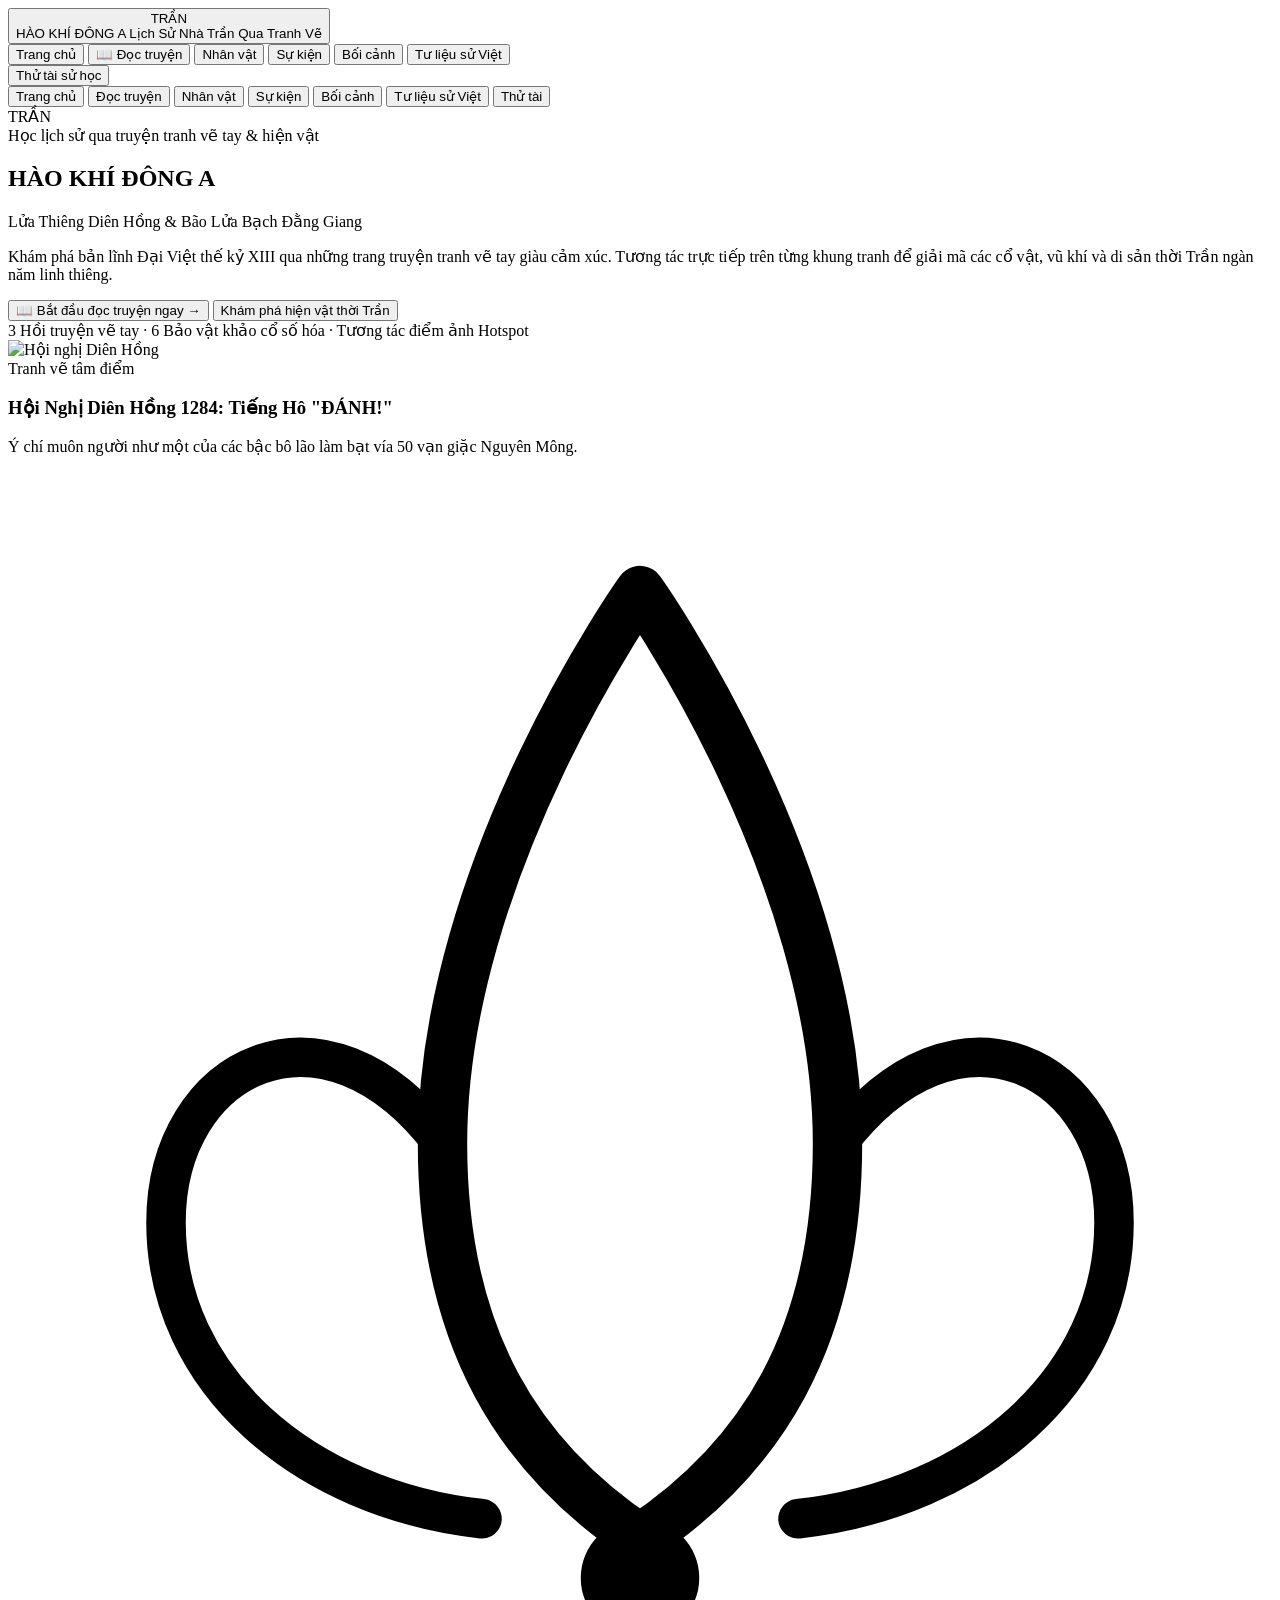
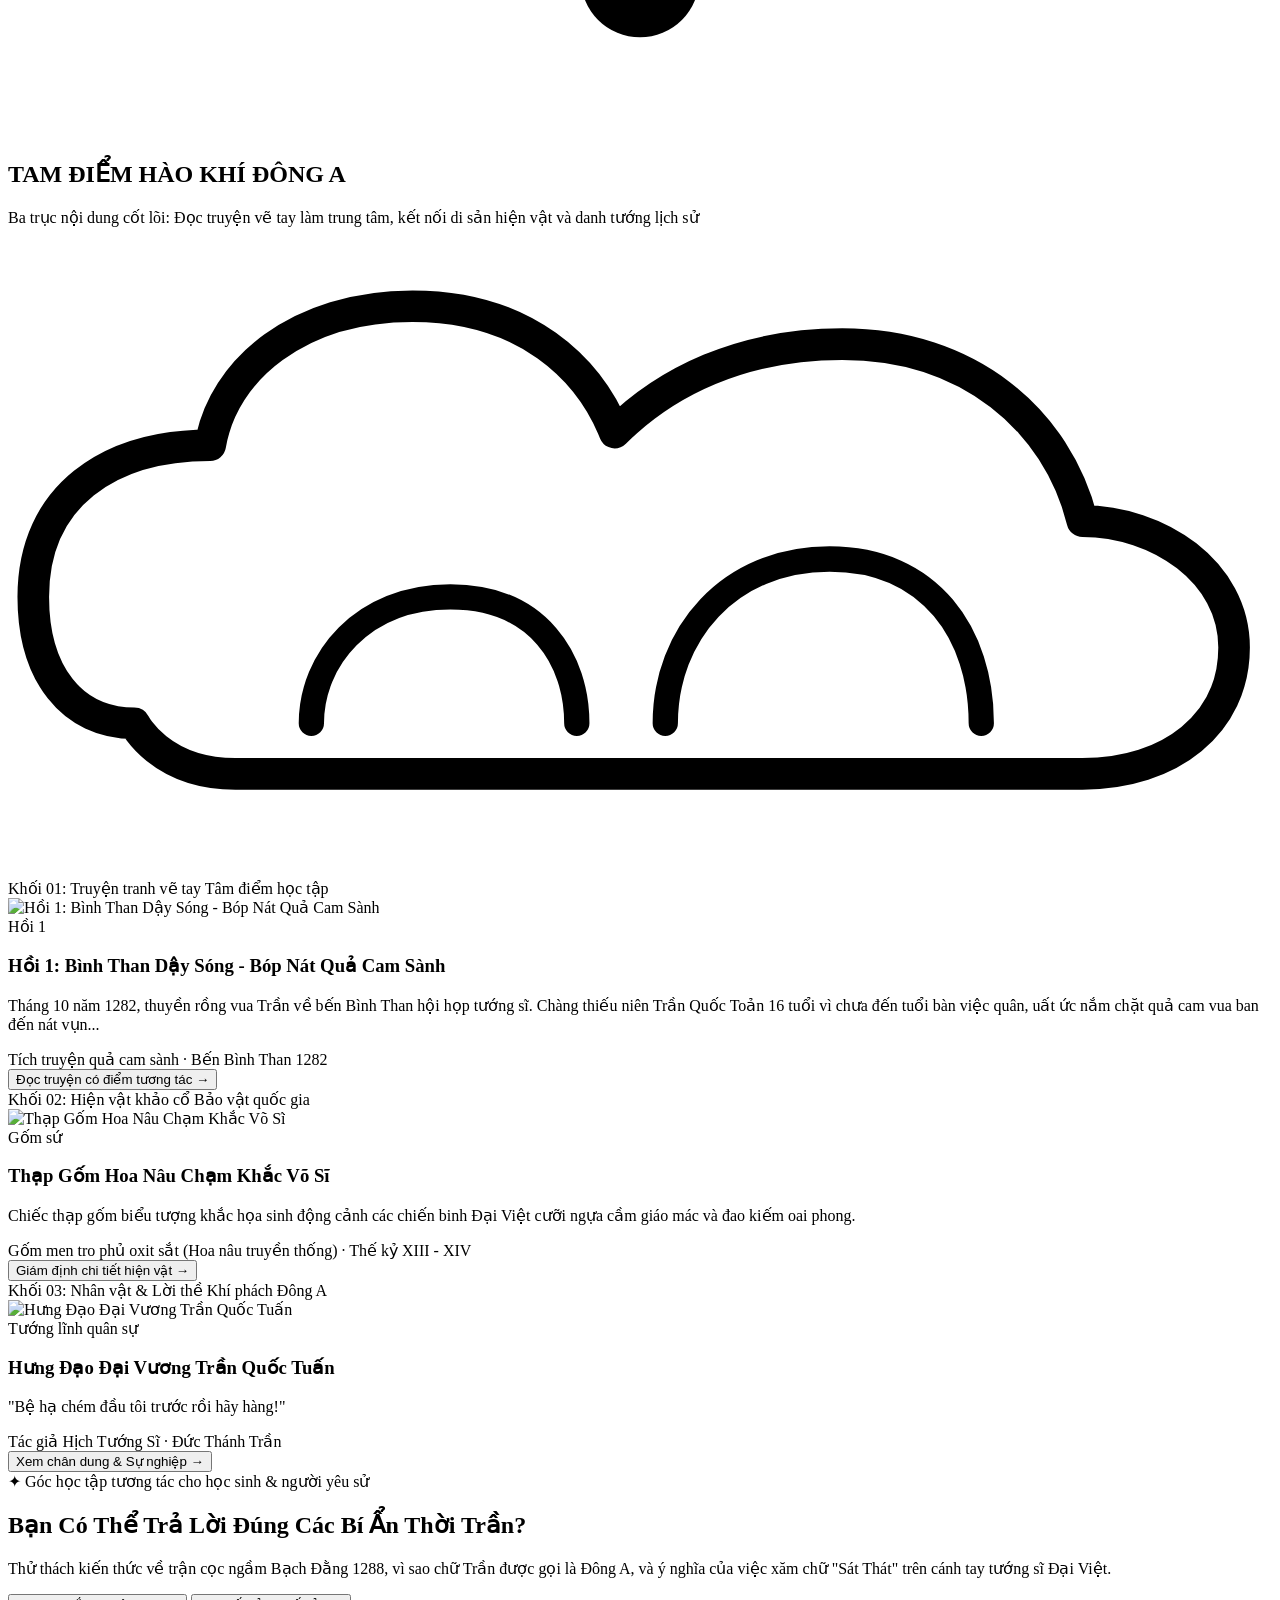
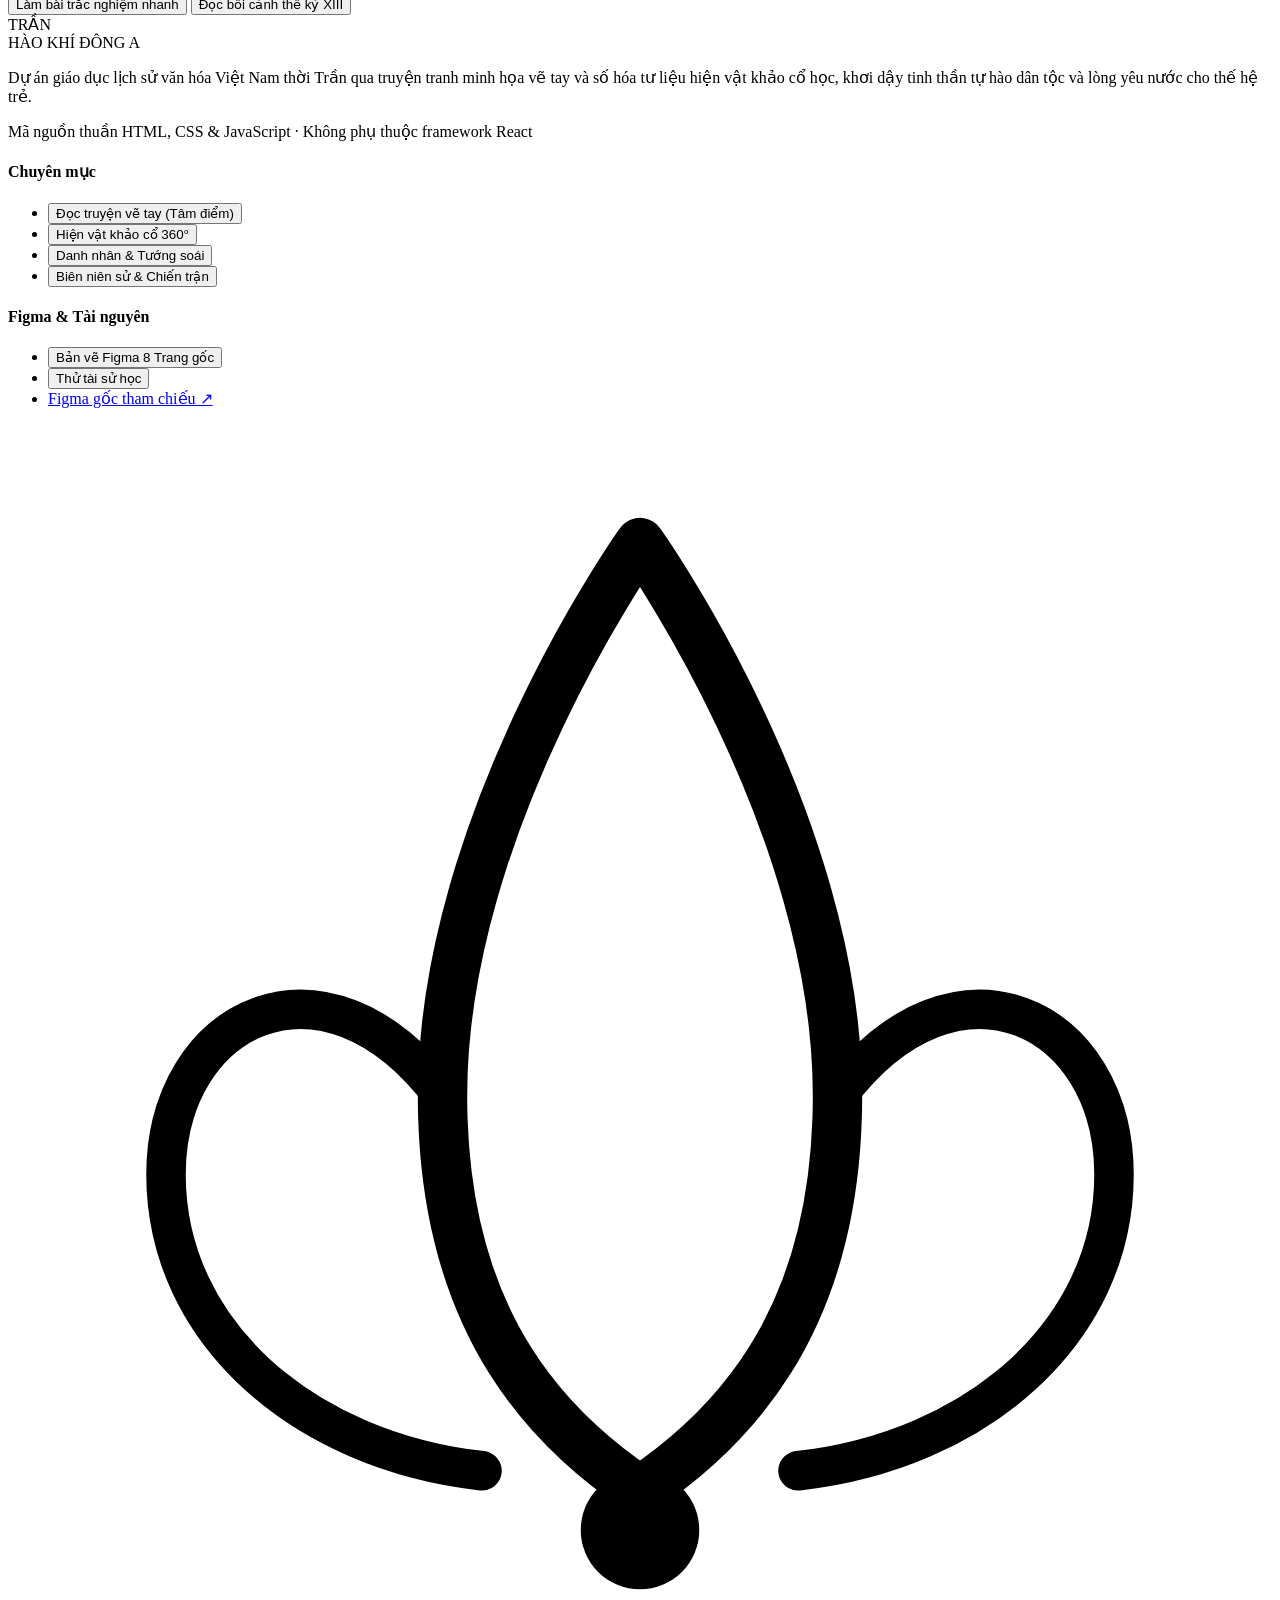
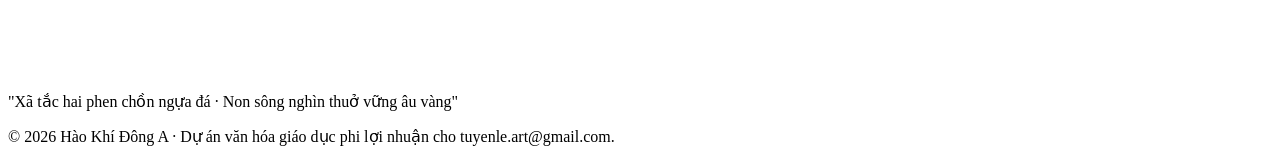
==== index.html @ c2d48709 "Add files via upload" ====
<!doctype html>
<html lang="vi">
<head>
  <meta charset="UTF-8" />
  <meta name="viewport" content="width=device-width, initial-scale=1.0" />
  <title>Trang Chủ (Master Home) - Hào Khí Đông A</title>
  <meta name="description" content="Trang gốc số 01: Trang Chủ (Master Home) - Dự án Hào Khí Đông A." />
  <link rel="preconnect" href="https://fonts.googleapis.com">
  <link rel="preconnect" href="https://fonts.gstatic.com" crossorigin>
  <link href="https://fonts.googleapis.com/css2?family=Be+Vietnam+Pro:ital,wght@0,300;0,400;0,500;0,600;0,700;0,800;0,900;1,400;1,600;1,700&family=Montserrat:ital,wght@0,600;0,700;0,800;0,900;1,700&display=swap" rel="stylesheet">
  <script src="https://cdn.jsdelivr.net/npm/@tailwindcss/browser@4"></script>
  <link rel="stylesheet" href="css/style.css">
  <script defer src="js/main.js"></script>
</head>
<body class="bg-[#FAF7F0] text-[#1C1917] antialiased">
  <div class="min-h-screen flex flex-col">
    
        <header class="sticky top-0 z-40 bg-[#FAF7F0]/95 backdrop-blur-md border-b border-[#D4A359]/30 transition-colors">
      <div class="max-w-7xl mx-auto px-4 sm:px-6 lg:px-8">
        <div class="flex items-center justify-between h-20 gap-4">
          
          <!-- Logo bên trái (không xuống hàng) -->
          <button onclick="window.navigateTo('trang-chu')" class="flex items-center gap-3 text-left group focus:outline-none cursor-pointer shrink-0">
            <div class="relative inline-flex items-center justify-center border-2 border-[#8B1E1E] bg-[#FAF7F0] text-[#8B1E1E] font-bold text-xs select-none w-8 h-8 rounded-xs shrink-0">
              <span class="font-heading font-black tracking-tighter">TRẦN</span>
              <div class="absolute inset-0.5 border border-[#8B1E1E]/40 pointer-events-none"></div>
            </div>
            <div class="flex flex-col shrink-0">
              <span class="font-heading font-black text-xl sm:text-2xl text-[#8B1E1E] tracking-tight leading-none whitespace-nowrap">
                HÀO KHÍ ĐÔNG A
              </span>
              <span class="text-[11px] font-medium text-[#785928] tracking-widest uppercase mt-1 whitespace-nowrap">
                Lịch Sử Nhà Trần Qua Tranh Vẽ
              </span>
            </div>
          </button>

          <!-- Menu điều hướng chính -->
          <nav class="hidden lg:flex items-center gap-1 xl:gap-2">
            <button
              onclick="window.navigateTo('trang-chu')"
              class="relative px-3.5 py-2 text-sm font-semibold whitespace-nowrap transition-all rounded-md cursor-pointer text-[#44403C] hover:text-[#8B1E1E]"
            >
              Trang chủ
            </button>
            <button
              onclick="window.navigateTo('doc-truyen')"
              class="relative px-3.5 py-2 text-sm font-semibold whitespace-nowrap transition-all rounded-md cursor-pointer text-[#44403C] hover:text-[#8B1E1E]"
            >
              📖 Đọc truyện
            </button>
            <button
              onclick="window.navigateTo('nhan-vat')"
              class="relative px-3.5 py-2 text-sm font-semibold whitespace-nowrap transition-all rounded-md cursor-pointer text-[#44403C] hover:text-[#8B1E1E]"
            >
              Nhân vật
            </button>
            <button
              onclick="window.navigateTo('su-kien')"
              class="relative px-3.5 py-2 text-sm font-semibold whitespace-nowrap transition-all rounded-md cursor-pointer text-[#44403C] hover:text-[#8B1E1E]"
            >
              Sự kiện
            </button>
            <button
              onclick="window.navigateTo('boi-canh')"
              class="relative px-3.5 py-2 text-sm font-semibold whitespace-nowrap transition-all rounded-md cursor-pointer text-[#44403C] hover:text-[#8B1E1E]"
            >
              Bối cảnh
            </button>
            <button
              onclick="window.navigateTo('tu-lieu')"
              class="relative px-3.5 py-2 text-sm font-semibold whitespace-nowrap transition-all rounded-md cursor-pointer text-[#44403C] hover:text-[#8B1E1E]"
            >
              Tư liệu sử Việt
            </button>
          </nav>

          <!-- Nút Đố Vui -->
          <div class="flex items-center gap-2 sm:gap-3 shrink-0">
            <button
              onclick="window.navigateTo('trac-nghiem')"
              class="inline-flex items-center px-3 py-1.5 text-xs font-semibold rounded-md border transition-colors cursor-pointer text-[#235347] border-[#235347]/40 hover:bg-[#235347]/10 whitespace-nowrap"
            >
              Thử tài sử học
            </button>
          </div>

        </div>

        <!-- Mobile Navigation bar -->
        <div class="lg:hidden flex items-center justify-between overflow-x-auto py-2.5 border-t border-[#D4A359]/20 gap-2 no-scrollbar">
          <button
            onclick="window.navigateTo('trang-chu')"
            class="text-xs font-medium px-2.5 py-1 whitespace-nowrap rounded text-[#44403C]"
          >
            Trang chủ
          </button>
          <button
            onclick="window.navigateTo('doc-truyen')"
            class="text-xs font-medium px-2.5 py-1 whitespace-nowrap rounded text-[#44403C]"
          >
            Đọc truyện
          </button>
          <button
            onclick="window.navigateTo('nhan-vat')"
            class="text-xs font-medium px-2.5 py-1 whitespace-nowrap rounded text-[#44403C]"
          >
            Nhân vật
          </button>
          <button
            onclick="window.navigateTo('su-kien')"
            class="text-xs font-medium px-2.5 py-1 whitespace-nowrap rounded text-[#44403C]"
          >
            Sự kiện
          </button>
          <button
            onclick="window.navigateTo('boi-canh')"
            class="text-xs font-medium px-2.5 py-1 whitespace-nowrap rounded text-[#44403C]"
          >
            Bối cảnh
          </button>
          <button
            onclick="window.navigateTo('tu-lieu')"
            class="text-xs font-medium px-2.5 py-1 whitespace-nowrap rounded text-[#44403C]"
          >
            Tư liệu sử Việt
          </button>
          <button
            onclick="window.navigateTo('trac-nghiem')"
            class="text-xs font-medium px-2.5 py-1 whitespace-nowrap rounded text-[#235347]"
          >
            Thử tài
          </button>
        </div>
      </div>
    </header>
  
    <main class="flex-1 max-w-7xl w-full mx-auto px-4 sm:px-6 lg:px-8 py-8">
      
    <div class="space-y-16">
      
      <!-- HERO BANNER - ĐỊNH HƯỚNG Z-PATTERN -->
      <section class="relative overflow-hidden rounded-2xl border border-[#D4A359]/40 bg-[#FAF7F0] shadow-sm">
        <div class="grid grid-cols-1 lg:grid-cols-12 items-stretch">
          
          <!-- Trái Hero: Z-pattern điểm 1 -->
          <div class="lg:col-span-7 p-6 sm:p-10 lg:p-12 flex flex-col justify-between z-10">
            <div>
              <div class="flex items-center gap-2 mb-3">
                <div class="relative inline-flex items-center justify-center border-2 border-[#8B1E1E] bg-[#FAF7F0] text-[#8B1E1E] font-bold text-xs select-none w-8 h-8 rounded-xs">
          <span class="font-heading font-black tracking-tighter">TRẦN</span>
          <div class="absolute inset-0.5 border border-[#8B1E1E]/40 pointer-events-none"></div>
        </div>
                <span class="text-xs font-bold uppercase tracking-widest text-[#8B1E1E]">
                  Học lịch sử qua truyện tranh vẽ tay & hiện vật
                </span>
              </div>

              <h1 class="font-heading font-black text-3xl sm:text-4xl lg:text-5xl text-[#1C1917] leading-tight text-balance">
                HÀO KHÍ ĐÔNG A
              </h1>
              
              <p class="mt-2 font-heading text-lg sm:text-xl text-[#785928] font-bold">
                Lửa Thiêng Diên Hồng & Bão Lửa Bạch Đằng Giang
              </p>

              <p class="mt-4 text-sm sm:text-base text-[#44403C] leading-relaxed max-w-xl">
                Khám phá bản lĩnh Đại Việt thế kỷ XIII qua những trang truyện tranh vẽ tay giàu cảm xúc. Tương tác trực tiếp trên từng khung tranh để giải mã các cổ vật, vũ khí và di sản thời Trần ngàn năm linh thiêng.
              </p>
            </div>

            <!-- Nút hành động chính -->
            <div class="mt-8 pt-6 border-t border-[#D4A359]/30 flex flex-wrap items-center gap-3">
              <button
                onclick="window.openChapter('chap-1')"
                class="inline-flex items-center gap-2 px-6 py-3 bg-[#8B1E1E] text-white font-bold text-sm rounded-lg hover:bg-[#701616] transition-all shadow-sm cursor-pointer"
              >
                <span>📖 Bắt đầu đọc truyện ngay</span> <span>→</span>
              </button>

              <button
                onclick="window.navigateTo('tu-lieu')"
                class="inline-flex items-center gap-2 px-5 py-3 bg-[#FAF7F0] border border-[#D4A359] text-[#785928] font-bold text-sm rounded-lg hover:bg-[#D4A359]/15 hover:text-[#8B1E1E] transition-all cursor-pointer"
              >
                <span>Khám phá hiện vật thời Trần</span>
              </button>
            </div>

            <div class="mt-6 flex items-center gap-3 text-xs text-[#78716C]">
              <span>3 Hồi truyện vẽ tay</span>
              <span>·</span>
              <span>6 Bảo vật khảo cổ số hóa</span>
              <span>·</span>
              <span>Tương tác điểm ảnh Hotspot</span>
            </div>
          </div>

          <!-- Phải Hero: Bức tranh minh họa vẽ tay lớn -->
          <div class="lg:col-span-5 relative bg-[#EFE3CA] min-h-[280px] lg:min-h-full flex items-center justify-center p-4 lg:p-6 overflow-hidden border-t lg:border-t-0 lg:border-l border-[#D4A359]/30">
            <div class="relative w-full h-full rounded-xl overflow-hidden shadow-md border border-[#D4A359]/40 group">
              <img 
                src="images/hero_comic_dienhong_1792135270793.jpg"
                alt="Hội nghị Diên Hồng"
                class="w-full h-full object-cover group-hover:scale-105 transition-transform duration-700"
              />
              <div class="absolute inset-0 bg-gradient-to-t from-black/80 via-black/20 to-transparent flex flex-col justify-end p-5 text-white">
                <span class="text-[11px] font-bold uppercase tracking-wider text-[#D4A359]">
                  Tranh vẽ tâm điểm
                </span>
                <h3 class="font-heading font-bold text-lg leading-tight mt-0.5">
                  Hội Nghị Diên Hồng 1284: Tiếng Hô "ĐÁNH!"
                </h3>
                <p class="text-xs text-white/90 mt-1 line-clamp-2">
                  Ý chí muôn người như một của các bậc bô lão làm bạt vía 50 vạn giặc Nguyên Mông.
                </p>
              </div>
            </div>
          </div>

        </div>
      </section>

      <!-- BỐ CỤC LƯỚI 12 CỘT PHÂN CHIA THÀNH 03 KHỐI (MỖI KHỐI 04 CỘT) -->
      <section>
        <div class="flex items-center justify-between mb-8">
          <div>
            <div class="flex items-center gap-2">
              <svg viewBox="0 0 64 64" fill="none" class="w-4 h-4 inline-block text-[#D4A359]" aria-hidden="true"><path d="M32 6C32 6 22 20 22 34C22 44 26 50 32 54C38 50 42 44 42 34C42 20 32 6 32 6Z" stroke="currentColor" stroke-width="2.5" stroke-linejoin="round"/><path d="M22 34C16 26 8 30 8 38C8 46 15 52 24 53" stroke="currentColor" stroke-width="2" stroke-linecap="round"/><path d="M42 34C48 26 56 30 56 38C56 46 49 52 40 53" stroke="currentColor" stroke-width="2" stroke-linecap="round"/><circle cx="32" cy="56" r="3" fill="currentColor"/></svg>
              <h2 class="font-heading font-black text-2xl text-[#1C1917]">
                TAM ĐIỂM HÀO KHÍ ĐÔNG A
              </h2>
            </div>
            <p class="text-xs sm:text-sm text-[#78716C] mt-1">
              Ba trục nội dung cốt lõi: Đọc truyện vẽ tay làm trung tâm, kết nối di sản hiện vật và danh tướng lịch sử
            </p>
          </div>
          <div class="hidden sm:block text-[#D4A359]">
            <svg viewBox="0 0 100 50" fill="none" class="w-16 h-8 text-[#D4A359] opacity-40 inline-block" aria-hidden="true"><path d="M10 38C5 38 2 34 2 28C2 20 8 16 16 16C17 10 23 5 32 5C41 5 46 10 48 15C52 11 58 8 66 8C76 8 83 14 85 22C91 22 97 26 97 32C97 38 92 42 85 42L18 42C12 42 10 38 10 38Z" stroke="currentColor" stroke-width="2.5" stroke-linecap="round" stroke-linejoin="round"/><path d="M24 38C24 33 28 28 35 28C42 28 45 33 45 38" stroke="currentColor" stroke-width="2" stroke-linecap="round"/><path d="M52 38C52 31 57 25 65 25C73 25 77 31 77 38" stroke="currentColor" stroke-width="2" stroke-linecap="round"/></svg>
          </div>
        </div>

        <div class="grid grid-cols-1 lg:grid-cols-12 gap-8">
          
          <!-- KHỐI 1 (04 CỘT): ĐỌC TRUYỆN TRỌNG TÂM -->
          <div class="lg:col-span-4 flex flex-col justify-between bg-[#FDFBF7] rounded-xl border border-[#D4A359]/40 p-6 shadow-xs hover:border-[#8B1E1E]/60 transition-all">
            <div>
              <div class="flex items-center justify-between pb-3 border-b border-[#D4A359]/20 mb-4">
                <span class="text-xs font-bold uppercase tracking-widest text-[#8B1E1E]">
                  Khối 01: Truyện tranh vẽ tay
                </span>
                <span class="text-[11px] text-[#785928] font-semibold">Tâm điểm học tập</span>
              </div>

              <div class="aspect-4/3 rounded-lg overflow-hidden border border-[#D4A359]/30 mb-4 relative group">
                <img src="images/hoi_1_tran_quoc_toan_goc.jpg" alt="Hồi 1: Bình Than Dậy Sóng - Bóp Nát Quả Cam Sành" class="w-full h-full object-cover group-hover:scale-105 transition-transform duration-500" />
                <div class="absolute top-2 left-2 bg-[#8B1E1E] text-white text-[10px] font-bold px-2 py-0.5 rounded">
                  Hồi 1
                </div>
              </div>

              <h3 class="font-heading font-bold text-lg text-[#1C1917] leading-snug">
                Hồi 1: Bình Than Dậy Sóng - Bóp Nát Quả Cam Sành
              </h3>
              
              <p class="text-xs sm:text-sm text-[#57534E] mt-2 line-clamp-3 leading-relaxed">
                Tháng 10 năm 1282, thuyền rồng vua Trần về bến Bình Than hội họp tướng sĩ. Chàng thiếu niên Trần Quốc Toản 16 tuổi vì chưa đến tuổi bàn việc quân, uất ức nắm chặt quả cam vua ban đến nát vụn...
              </p>

              <div class="mt-3 flex items-center gap-2 text-xs text-[#785928]">
                <span>Tích truyện quả cam sành</span>
                <span>·</span>
                <span>Bến Bình Than 1282</span>
              </div>
            </div>

            <button
              onclick="window.openChapter('chap-1')"
              class="mt-6 w-full inline-flex items-center justify-center gap-2 px-4 py-2.5 bg-[#8B1E1E] text-white text-xs font-bold rounded-md hover:bg-[#741818] transition-colors cursor-pointer"
            >
              <span>Đọc truyện có điểm tương tác</span> <span>→</span>
            </button>
          </div>

          <!-- KHỐI 2 (04 CỘT): KHO TÀNG HIỆN VẬT THỜI TRẦN -->
          <div class="lg:col-span-4 flex flex-col justify-between bg-[#FDFBF7] rounded-xl border border-[#D4A359]/40 p-6 shadow-xs hover:border-[#D4A359] transition-all">
            <div>
              <div class="flex items-center justify-between pb-3 border-b border-[#D4A359]/20 mb-4">
                <span class="text-xs font-bold uppercase tracking-widest text-[#785928]">
                  Khối 02: Hiện vật khảo cổ
                </span>
                <span class="text-[11px] text-[#235347] font-semibold">Bảo vật quốc gia</span>
              </div>

              <div class="aspect-4/3 rounded-lg overflow-hidden border border-[#D4A359]/30 mb-4 relative group">
                <img src="images/artifact_thap_gom_hoanau_1792135273950.jpg" alt="Thạp Gốm Hoa Nâu Chạm Khắc Võ Sĩ" class="w-full h-full object-cover group-hover:scale-105 transition-transform duration-500" />
                <div class="absolute top-2 left-2 bg-[#235347] text-white text-[10px] font-bold px-2 py-0.5 rounded">
                  Gốm sứ
                </div>
              </div>

              <h3 class="font-heading font-bold text-lg text-[#1C1917] leading-snug">
                Thạp Gốm Hoa Nâu Chạm Khắc Võ Sĩ
              </h3>
              
              <p class="text-xs sm:text-sm text-[#57534E] mt-2 line-clamp-3 leading-relaxed">
                Chiếc thạp gốm biểu tượng khắc họa sinh động cảnh các chiến binh Đại Việt cưỡi ngựa cầm giáo mác và đao kiếm oai phong.
              </p>

              <div class="mt-3 flex items-center gap-2 text-xs text-[#785928]">
                <span>Gốm men tro phủ oxit sắt (Hoa nâu truyền thống)</span>
                <span>·</span>
                <span>Thế kỷ XIII - XIV</span>
              </div>
            </div>

            <button
              onclick="window.openArtifact('thap-gom-hoa-nau')"
              class="mt-6 w-full inline-flex items-center justify-center gap-2 px-4 py-2.5 bg-[#D4A359] text-[#1C1917] text-xs font-bold rounded-md hover:bg-[#c29348] transition-colors cursor-pointer"
            >
              <span>Giám định chi tiết hiện vật</span> <span>→</span>
            </button>
          </div>

          <!-- KHỐI 3 (04 CỘT): DANH TƯỚNG & HÀO KHÍ SÁT THÁT -->
          <div class="lg:col-span-4 flex flex-col justify-between bg-[#FDFBF7] rounded-xl border border-[#D4A359]/40 p-6 shadow-xs hover:border-[#8B1E1E]/60 transition-all">
            <div>
              <div class="flex items-center justify-between pb-3 border-b border-[#D4A359]/20 mb-4">
                <span class="text-xs font-bold uppercase tracking-widest text-[#8B1E1E]">
                  Khối 03: Nhân vật & Lời thề
                </span>
                <span class="text-[11px] text-[#8B1E1E] font-semibold">Khí phách Đông A</span>
              </div>

              <div class="aspect-4/3 rounded-lg overflow-hidden border border-[#D4A359]/30 mb-4 relative group">
                <img src="images/hero_comic_dienhong_1792135270793.jpg" alt="Hưng Đạo Đại Vương Trần Quốc Tuấn" class="w-full h-full object-cover object-top group-hover:scale-105 transition-transform duration-500" />
                <div class="absolute top-2 left-2 bg-[#8B1E1E] text-white text-[10px] font-bold px-2 py-0.5 rounded">
                  Tướng lĩnh quân sự
                </div>
              </div>

              <h3 class="font-heading font-bold text-lg text-[#1C1917] leading-snug">
                Hưng Đạo Đại Vương Trần Quốc Tuấn
              </h3>
              
              <div class="mt-2 p-2.5 bg-[#F2EBD9] rounded border-l-2 border-[#8B1E1E]">
                <p class="text-xs font-heading italic font-bold text-[#8B1E1E]">
                  "Bệ hạ chém đầu tôi trước rồi hãy hàng!"
                </p>
              </div>

              <div class="mt-3 flex items-center gap-2 text-xs text-[#785928]">
                <span>Tác giả Hịch Tướng Sĩ</span>
                <span>·</span>
                <span>Đức Thánh Trần</span>
              </div>
            </div>

            <button
              onclick="window.openCharacter('tran-quoc-tuan')"
              class="mt-6 w-full inline-flex items-center justify-center gap-2 px-4 py-2.5 bg-[#FAF7F0] border border-[#8B1E1E] text-[#8B1E1E] text-xs font-bold rounded-md hover:bg-[#8B1E1E] hover:text-white transition-colors cursor-pointer"
            >
              <span>Xem chân dung & Sự nghiệp</span> <span>→</span>
            </button>
          </div>

        </div>
      </section>

      <!-- PHẦN HỌC TẬP TƯƠNG TÁC -->
      <section class="bg-[#EFE4D0] rounded-2xl p-6 sm:p-10 border border-[#D4A359]/50 relative overflow-hidden">
        <div class="grid grid-cols-1 lg:grid-cols-12 gap-8 items-center">
          <div class="lg:col-span-8 space-y-3">
            <span class="text-xs font-bold uppercase tracking-widest text-[#235347] flex items-center gap-2">
              ✦ Góc học tập tương tác cho học sinh & người yêu sử
            </span>
            <h2 class="font-heading font-black text-2xl sm:text-3xl text-[#1C1917]">
              Bạn Có Thể Trả Lời Đúng Các Bí Ẩn Thời Trần?
            </h2>
            <p class="text-xs sm:text-sm text-[#44403C] leading-relaxed max-w-2xl">
              Thử thách kiến thức về trận cọc ngầm Bạch Đằng 1288, vì sao chữ Trần được gọi là Đông A, và ý nghĩa của việc xăm chữ "Sát Thát" trên cánh tay tướng sĩ Đại Việt.
            </p>
          </div>

          <div class="lg:col-span-4 flex flex-col sm:flex-row lg:flex-col gap-3 justify-end">
            <button
              onclick="window.navigateTo('trac-nghiem')"
              class="px-6 py-3 bg-[#235347] text-white font-bold text-xs sm:text-sm rounded-lg hover:bg-[#1a4036] transition-colors shadow-xs flex items-center justify-center gap-2 cursor-pointer"
            >
              <span>Làm bài trắc nghiệm nhanh</span>
            </button>
            <button
              onclick="window.navigateTo('boi-canh')"
              class="px-6 py-3 bg-[#FAF7F0] text-[#1C1917] border border-[#D4A359] font-bold text-xs sm:text-sm rounded-lg hover:bg-white transition-colors flex items-center justify-center gap-2 cursor-pointer"
            >
              <span>Đọc bối cảnh thế kỷ XIII</span>
            </button>
          </div>
        </div>
      </section>

    </div>
  
    </main>
    
    <footer class="bg-[#FAF7F0] border-t border-[#D4A359]/30 pt-12 pb-8 mt-20 relative overflow-hidden">
      <div class="max-w-7xl mx-auto px-4 sm:px-6 lg:px-8">
        <div class="grid grid-cols-1 md:grid-cols-4 gap-8 pb-10 border-b border-[#D4A359]/20">
          
          <div class="md:col-span-2 space-y-3">
            <div class="flex items-center gap-2.5">
              <div class="relative inline-flex items-center justify-center border-2 border-[#8B1E1E] bg-[#FAF7F0] text-[#8B1E1E] font-bold text-xs select-none w-8 h-8 rounded-xs">
          <span class="font-heading font-black tracking-tighter">TRẦN</span>
          <div class="absolute inset-0.5 border border-[#8B1E1E]/40 pointer-events-none"></div>
        </div>
              <span class="font-heading font-black text-lg text-[#8B1E1E] whitespace-nowrap">
                HÀO KHÍ ĐÔNG A
              </span>
            </div>
            <p class="text-xs sm:text-sm text-[#57534E] leading-relaxed max-w-lg">
              Dự án giáo dục lịch sử văn hóa Việt Nam thời Trần qua truyện tranh minh họa vẽ tay và số hóa tư liệu hiện vật khảo cổ học, khơi dậy tinh thần tự hào dân tộc và lòng yêu nước cho thế hệ trẻ.
            </p>
            <div class="flex items-center gap-3 text-xs text-[#785928] pt-1">
              <span>Mã nguồn thuần HTML, CSS & JavaScript</span>
              <span>·</span>
              <span>Không phụ thuộc framework React</span>
            </div>
          </div>

          <div>
            <h4 class="text-xs font-bold uppercase tracking-wider text-[#8B1E1E] mb-3">
              Chuyên mục
            </h4>
            <ul class="space-y-2 text-xs sm:text-sm text-[#44403C]">
              <li><button onclick="window.navigateTo('doc-truyen')" class="hover:text-[#8B1E1E] cursor-pointer">Đọc truyện vẽ tay (Tâm điểm)</button></li>
              <li><button onclick="window.navigateTo('tu-lieu')" class="hover:text-[#8B1E1E] cursor-pointer">Hiện vật khảo cổ 360°</button></li>
              <li><button onclick="window.navigateTo('nhan-vat')" class="hover:text-[#8B1E1E] cursor-pointer">Danh nhân & Tướng soái</button></li>
              <li><button onclick="window.navigateTo('su-kien')" class="hover:text-[#8B1E1E] cursor-pointer">Biên niên sử & Chiến trận</button></li>
            </ul>
          </div>

          <div>
            <h4 class="text-xs font-bold uppercase tracking-wider text-[#8B1E1E] mb-3">
              Figma & Tài nguyên
            </h4>
            <ul class="space-y-2 text-xs sm:text-sm text-[#44403C]">
              <li><button onclick="window.navigateTo('figma-prototype')" class="hover:text-[#8B1E1E] font-medium cursor-pointer">Bản vẽ Figma 8 Trang gốc</button></li>
              <li><button onclick="window.navigateTo('trac-nghiem')" class="hover:text-[#235347] font-medium cursor-pointer">Thử tài sử học</button></li>
              <li><a href="https://www.figma.com/design/EHcXHoJWoi624KdRQ5grXI/H%C3%A0o-Kh%C3%AD-%C4%90%C3%B4ng-A?node-id=2082-5231" target="_blank" rel="noreferrer" class="text-xs text-[#785928] hover:underline">Figma gốc tham chiếu ↗</a></li>
            </ul>
          </div>

        </div>

        <div class="pt-6 flex flex-col sm:flex-row items-center justify-between text-xs text-[#78716C] gap-3">
          <div class="flex items-center gap-2">
            <svg viewBox="0 0 64 64" fill="none" class="w-4 h-4 inline-block text-[#D4A359]" aria-hidden="true"><path d="M32 6C32 6 22 20 22 34C22 44 26 50 32 54C38 50 42 44 42 34C42 20 32 6 32 6Z" stroke="currentColor" stroke-width="2.5" stroke-linejoin="round"/><path d="M22 34C16 26 8 30 8 38C8 46 15 52 24 53" stroke="currentColor" stroke-width="2" stroke-linecap="round"/><path d="M42 34C48 26 56 30 56 38C56 46 49 52 40 53" stroke="currentColor" stroke-width="2" stroke-linecap="round"/><circle cx="32" cy="56" r="3" fill="currentColor"/></svg>
            <span>"Xã tắc hai phen chồn ngựa đá · Non sông nghìn thuở vững âu vàng"</span>
          </div>
          <p>© 2026 Hào Khí Đông A · Dự án văn hóa giáo dục phi lợi nhuận cho tuyenle.art@gmail.com.</p>
        </div>
      </div>
    </footer>
  
  </div>
</body>
</html>
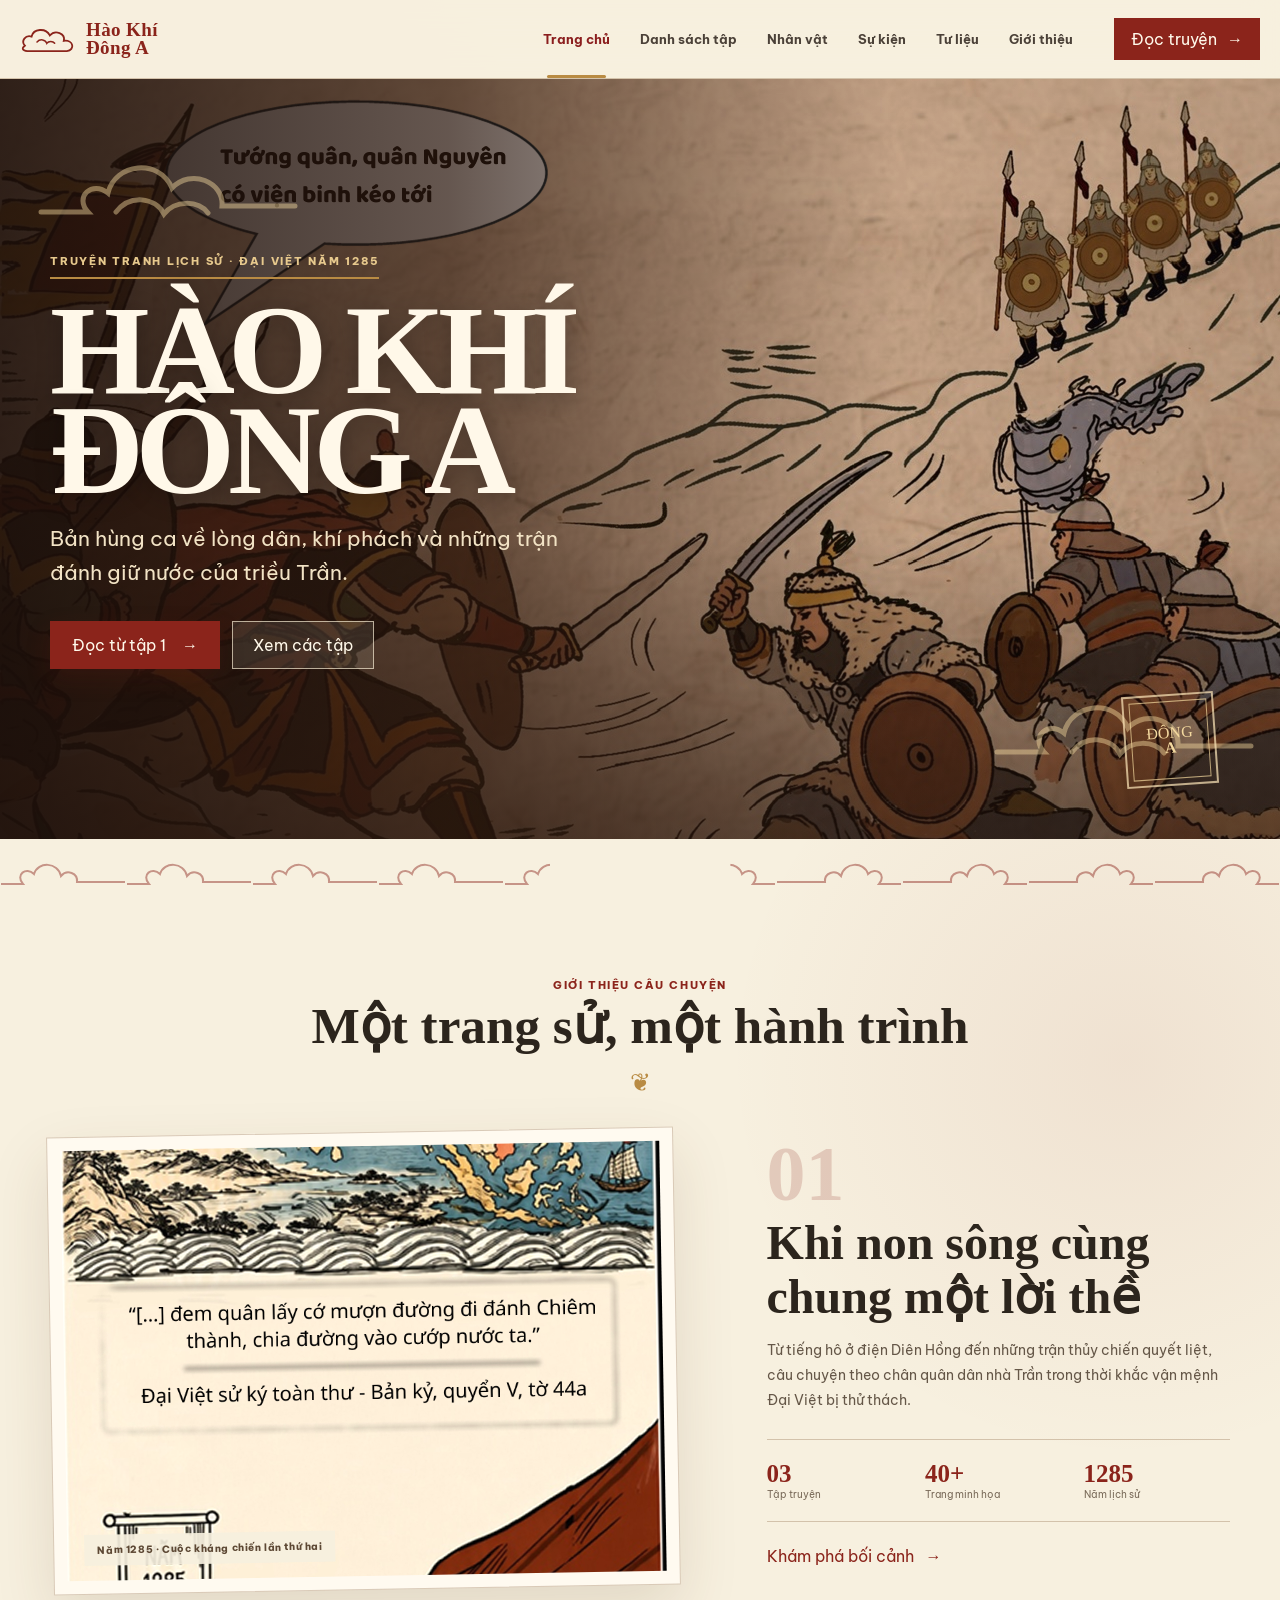
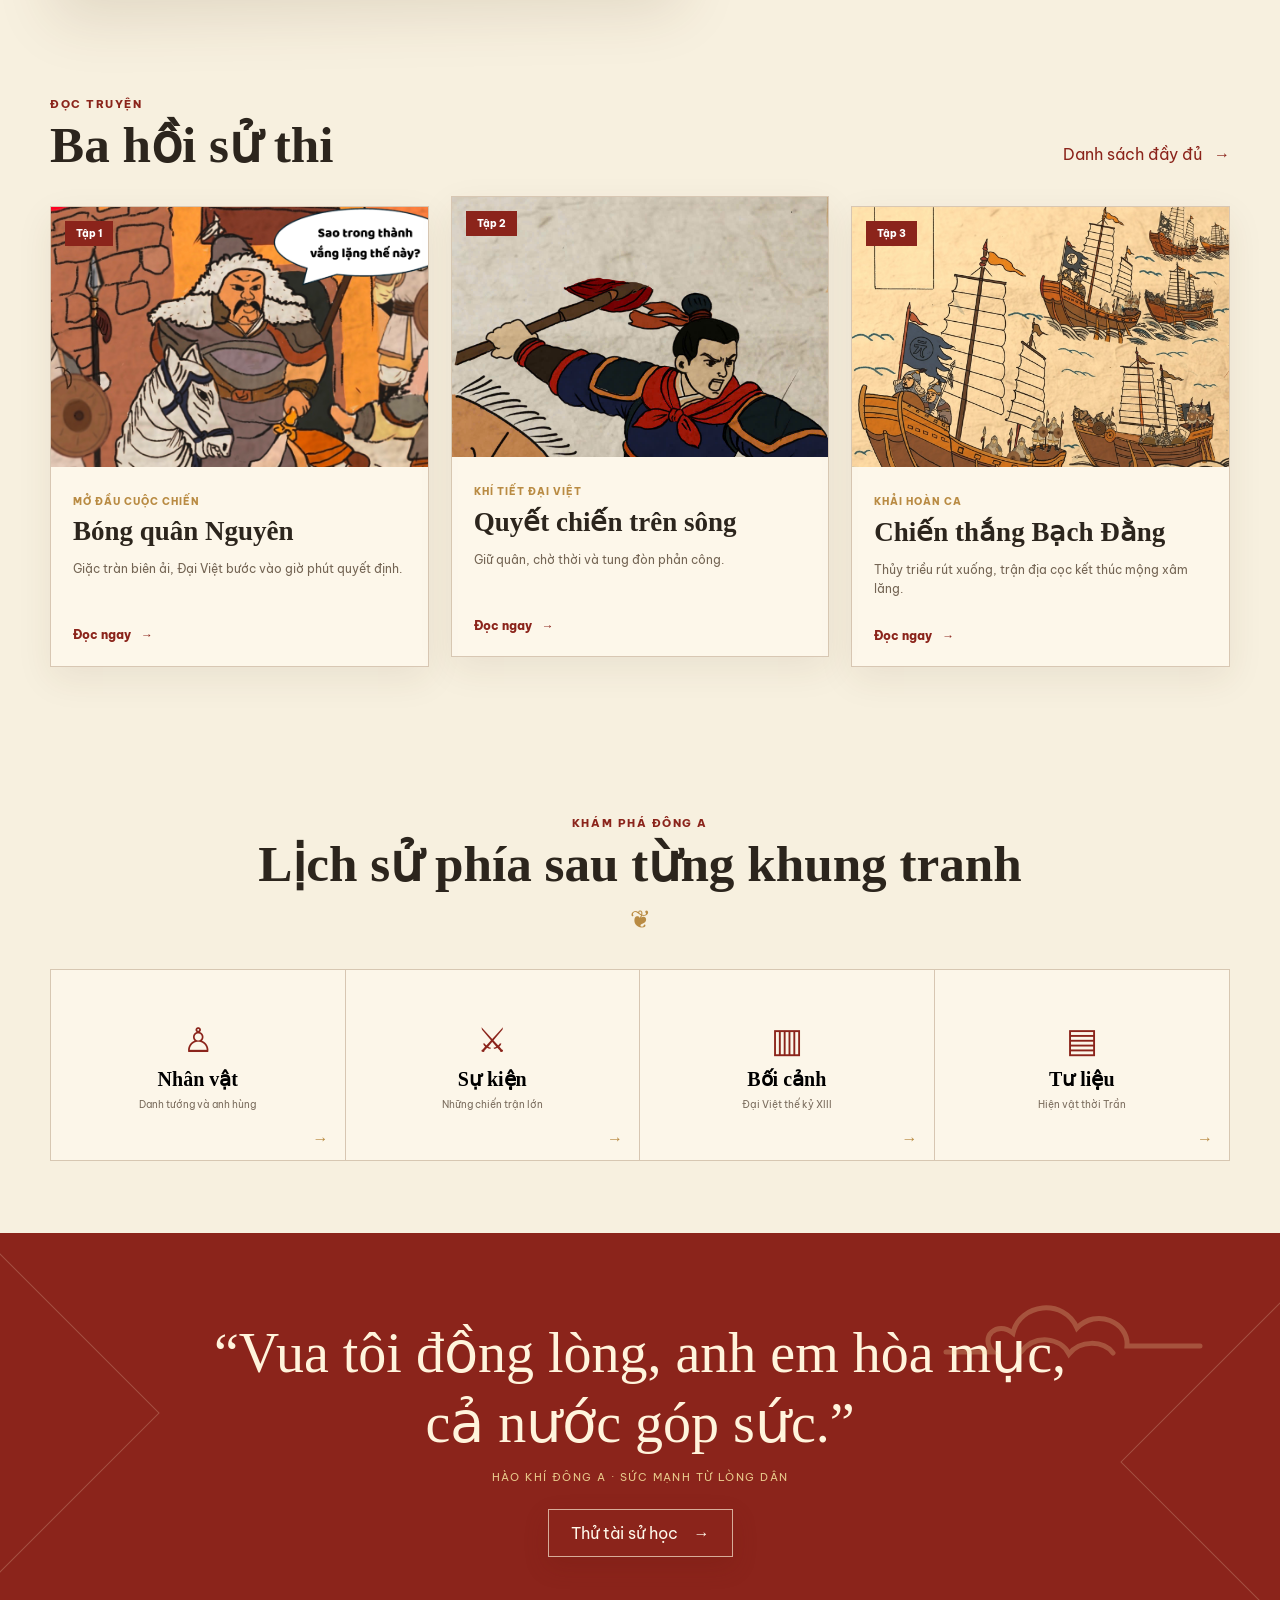
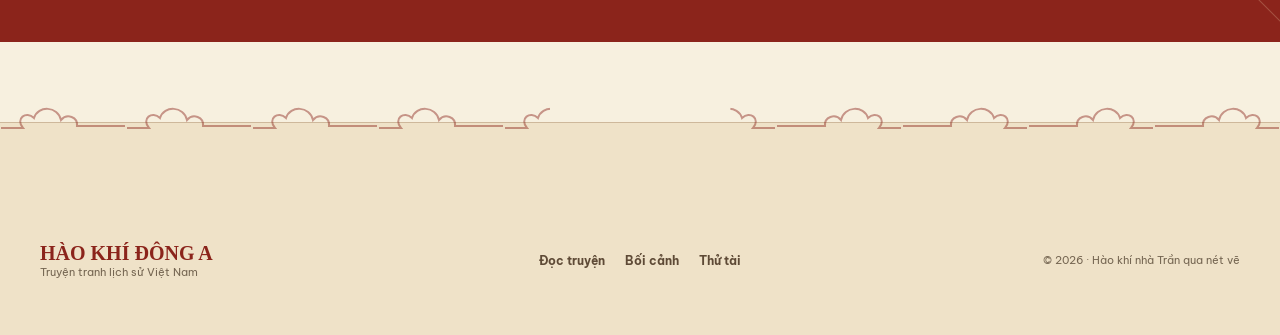
==== commit 9f99010b: "ok" ====
--- a/index.html
+++ b/index.html
@@ -1,466 +1,102 @@
 <!doctype html>
 <html lang="vi">
 <head>
-  <meta charset="UTF-8" />
-  <meta name="viewport" content="width=device-width, initial-scale=1.0" />
-  <title>Trang Chủ (Master Home) - Hào Khí Đông A</title>
-  <meta name="description" content="Trang gốc số 01: Trang Chủ (Master Home) - Dự án Hào Khí Đông A." />
+  <meta charset="UTF-8">
+  <meta name="viewport" content="width=device-width, initial-scale=1.0">
+  <title>Hào Khí Đông A · Truyện tranh lịch sử Việt Nam</title>
+  <meta name="description" content="Theo dấu quân dân nhà Trần trong cuộc kháng chiến chống Nguyên Mông qua truyện tranh lịch sử Hào Khí Đông A.">
   <link rel="preconnect" href="https://fonts.googleapis.com">
   <link rel="preconnect" href="https://fonts.gstatic.com" crossorigin>
-  <link href="https://fonts.googleapis.com/css2?family=Be+Vietnam+Pro:ital,wght@0,300;0,400;0,500;0,600;0,700;0,800;0,900;1,400;1,600;1,700&family=Montserrat:ital,wght@0,600;0,700;0,800;0,900;1,700&display=swap" rel="stylesheet">
-  <script src="https://cdn.jsdelivr.net/npm/@tailwindcss/browser@4"></script>
+  <link href="https://fonts.googleapis.com/css2?family=Be+Vietnam+Pro:wght@400;500;600;700;800;900&family=Montserrat:wght@600;700;800;900&display=swap" rel="stylesheet">
   <link rel="stylesheet" href="css/style.css">
   <script defer src="js/main.js"></script>
 </head>
-<body class="bg-[#FAF7F0] text-[#1C1917] antialiased">
+<body class="site-v2 home-v2">
   <div class="min-h-screen flex flex-col">
-    
-        <header class="sticky top-0 z-40 bg-[#FAF7F0]/95 backdrop-blur-md border-b border-[#D4A359]/30 transition-colors">
-      <div class="max-w-7xl mx-auto px-4 sm:px-6 lg:px-8">
-        <div class="flex items-center justify-between h-20 gap-4">
-          
-          <!-- Logo bên trái (không xuống hàng) -->
-          <button onclick="window.navigateTo('trang-chu')" class="flex items-center gap-3 text-left group focus:outline-none cursor-pointer shrink-0">
-            <div class="relative inline-flex items-center justify-center border-2 border-[#8B1E1E] bg-[#FAF7F0] text-[#8B1E1E] font-bold text-xs select-none w-8 h-8 rounded-xs shrink-0">
-              <span class="font-heading font-black tracking-tighter">TRẦN</span>
-              <div class="absolute inset-0.5 border border-[#8B1E1E]/40 pointer-events-none"></div>
-            </div>
-            <div class="flex flex-col shrink-0">
-              <span class="font-heading font-black text-xl sm:text-2xl text-[#8B1E1E] tracking-tight leading-none whitespace-nowrap">
-                HÀO KHÍ ĐÔNG A
-              </span>
-              <span class="text-[11px] font-medium text-[#785928] tracking-widest uppercase mt-1 whitespace-nowrap">
-                Lịch Sử Nhà Trần Qua Tranh Vẽ
-              </span>
-            </div>
-          </button>
-
-          <!-- Menu điều hướng chính -->
-          <nav class="hidden lg:flex items-center gap-1 xl:gap-2">
-            <button
-              onclick="window.navigateTo('trang-chu')"
-              class="relative px-3.5 py-2 text-sm font-semibold whitespace-nowrap transition-all rounded-md cursor-pointer text-[#44403C] hover:text-[#8B1E1E]"
-            >
-              Trang chủ
-            </button>
-            <button
-              onclick="window.navigateTo('doc-truyen')"
-              class="relative px-3.5 py-2 text-sm font-semibold whitespace-nowrap transition-all rounded-md cursor-pointer text-[#44403C] hover:text-[#8B1E1E]"
-            >
-              📖 Đọc truyện
-            </button>
-            <button
-              onclick="window.navigateTo('nhan-vat')"
-              class="relative px-3.5 py-2 text-sm font-semibold whitespace-nowrap transition-all rounded-md cursor-pointer text-[#44403C] hover:text-[#8B1E1E]"
-            >
-              Nhân vật
-            </button>
-            <button
-              onclick="window.navigateTo('su-kien')"
-              class="relative px-3.5 py-2 text-sm font-semibold whitespace-nowrap transition-all rounded-md cursor-pointer text-[#44403C] hover:text-[#8B1E1E]"
-            >
-              Sự kiện
-            </button>
-            <button
-              onclick="window.navigateTo('boi-canh')"
-              class="relative px-3.5 py-2 text-sm font-semibold whitespace-nowrap transition-all rounded-md cursor-pointer text-[#44403C] hover:text-[#8B1E1E]"
-            >
-              Bối cảnh
-            </button>
-            <button
-              onclick="window.navigateTo('tu-lieu')"
-              class="relative px-3.5 py-2 text-sm font-semibold whitespace-nowrap transition-all rounded-md cursor-pointer text-[#44403C] hover:text-[#8B1E1E]"
-            >
-              Tư liệu sử Việt
-            </button>
-          </nav>
-
-          <!-- Nút Đố Vui -->
-          <div class="flex items-center gap-2 sm:gap-3 shrink-0">
-            <button
-              onclick="window.navigateTo('trac-nghiem')"
-              class="inline-flex items-center px-3 py-1.5 text-xs font-semibold rounded-md border transition-colors cursor-pointer text-[#235347] border-[#235347]/40 hover:bg-[#235347]/10 whitespace-nowrap"
-            >
-              Thử tài sử học
-            </button>
+    <header></header>
+    <main class="home-main">
+      <section class="home-hero" aria-labelledby="home-title">
+        <img class="home-hero__art" src="images/tap-2/01.jpg" alt="Quân dân Đại Việt trong cuộc kháng chiến chống quân Nguyên">
+        <div class="home-hero__veil"></div>
+        <div class="history-cloud history-cloud--one" aria-hidden="true"></div>
+        <div class="history-cloud history-cloud--two" aria-hidden="true"></div>
+        <div class="home-hero__content">
+          <span class="home-kicker">Truyện tranh lịch sử · Đại Việt năm 1285</span>
+          <h1 id="home-title">HÀO KHÍ<br>ĐÔNG A</h1>
+          <p>Bản hùng ca về lòng dân, khí phách và những trận đánh giữ nước của triều Trần.</p>
+          <div class="home-hero__actions">
+            <button class="ink-button" onclick="window.location.href='HaoKhiDongA_Trang_02_page-reader.html?chap=chap-1'">Đọc từ tập 1 <span>→</span></button>
+            <button class="paper-button" onclick="window.navigateTo('danh-sach-tap')">Xem các tập</button>
           </div>
-
         </div>
-
-        <!-- Mobile Navigation bar -->
-        <div class="lg:hidden flex items-center justify-between overflow-x-auto py-2.5 border-t border-[#D4A359]/20 gap-2 no-scrollbar">
-          <button
-            onclick="window.navigateTo('trang-chu')"
-            class="text-xs font-medium px-2.5 py-1 whitespace-nowrap rounded text-[#44403C]"
-          >
-            Trang chủ
-          </button>
-          <button
-            onclick="window.navigateTo('doc-truyen')"
-            class="text-xs font-medium px-2.5 py-1 whitespace-nowrap rounded text-[#44403C]"
-          >
-            Đọc truyện
-          </button>
-          <button
-            onclick="window.navigateTo('nhan-vat')"
-            class="text-xs font-medium px-2.5 py-1 whitespace-nowrap rounded text-[#44403C]"
-          >
-            Nhân vật
-          </button>
-          <button
-            onclick="window.navigateTo('su-kien')"
-            class="text-xs font-medium px-2.5 py-1 whitespace-nowrap rounded text-[#44403C]"
-          >
-            Sự kiện
-          </button>
-          <button
-            onclick="window.navigateTo('boi-canh')"
-            class="text-xs font-medium px-2.5 py-1 whitespace-nowrap rounded text-[#44403C]"
-          >
-            Bối cảnh
-          </button>
-          <button
-            onclick="window.navigateTo('tu-lieu')"
-            class="text-xs font-medium px-2.5 py-1 whitespace-nowrap rounded text-[#44403C]"
-          >
-            Tư liệu sử Việt
-          </button>
-          <button
-            onclick="window.navigateTo('trac-nghiem')"
-            class="text-xs font-medium px-2.5 py-1 whitespace-nowrap rounded text-[#235347]"
-          >
-            Thử tài
-          </button>
-        </div>
-      </div>
-    </header>
-  
-    <main class="flex-1 max-w-7xl w-full mx-auto px-4 sm:px-6 lg:px-8 py-8">
-      
-    <div class="space-y-16">
-      
-      <!-- HERO BANNER - ĐỊNH HƯỚNG Z-PATTERN -->
-      <section class="relative overflow-hidden rounded-2xl border border-[#D4A359]/40 bg-[#FAF7F0] shadow-sm">
-        <div class="grid grid-cols-1 lg:grid-cols-12 items-stretch">
-          
-          <!-- Trái Hero: Z-pattern điểm 1 -->
-          <div class="lg:col-span-7 p-6 sm:p-10 lg:p-12 flex flex-col justify-between z-10">
-            <div>
-              <div class="flex items-center gap-2 mb-3">
-                <div class="relative inline-flex items-center justify-center border-2 border-[#8B1E1E] bg-[#FAF7F0] text-[#8B1E1E] font-bold text-xs select-none w-8 h-8 rounded-xs">
-          <span class="font-heading font-black tracking-tighter">TRẦN</span>
-          <div class="absolute inset-0.5 border border-[#8B1E1E]/40 pointer-events-none"></div>
-        </div>
-                <span class="text-xs font-bold uppercase tracking-widest text-[#8B1E1E]">
-                  Học lịch sử qua truyện tranh vẽ tay & hiện vật
-                </span>
-              </div>
-
-              <h1 class="font-heading font-black text-3xl sm:text-4xl lg:text-5xl text-[#1C1917] leading-tight text-balance">
-                HÀO KHÍ ĐÔNG A
-              </h1>
-              
-              <p class="mt-2 font-heading text-lg sm:text-xl text-[#785928] font-bold">
-                Lửa Thiêng Diên Hồng & Bão Lửa Bạch Đằng Giang
-              </p>
-
-              <p class="mt-4 text-sm sm:text-base text-[#44403C] leading-relaxed max-w-xl">
-                Khám phá bản lĩnh Đại Việt thế kỷ XIII qua những trang truyện tranh vẽ tay giàu cảm xúc. Tương tác trực tiếp trên từng khung tranh để giải mã các cổ vật, vũ khí và di sản thời Trần ngàn năm linh thiêng.
-              </p>
-            </div>
-
-            <!-- Nút hành động chính -->
-            <div class="mt-8 pt-6 border-t border-[#D4A359]/30 flex flex-wrap items-center gap-3">
-              <button
-                onclick="window.openChapter('chap-1')"
-                class="inline-flex items-center gap-2 px-6 py-3 bg-[#8B1E1E] text-white font-bold text-sm rounded-lg hover:bg-[#701616] transition-all shadow-sm cursor-pointer"
-              >
-                <span>📖 Bắt đầu đọc truyện ngay</span> <span>→</span>
-              </button>
-
-              <button
-                onclick="window.navigateTo('tu-lieu')"
-                class="inline-flex items-center gap-2 px-5 py-3 bg-[#FAF7F0] border border-[#D4A359] text-[#785928] font-bold text-sm rounded-lg hover:bg-[#D4A359]/15 hover:text-[#8B1E1E] transition-all cursor-pointer"
-              >
-                <span>Khám phá hiện vật thời Trần</span>
-              </button>
-            </div>
-
-            <div class="mt-6 flex items-center gap-3 text-xs text-[#78716C]">
-              <span>3 Hồi truyện vẽ tay</span>
-              <span>·</span>
-              <span>6 Bảo vật khảo cổ số hóa</span>
-              <span>·</span>
-              <span>Tương tác điểm ảnh Hotspot</span>
-            </div>
-          </div>
-
-          <!-- Phải Hero: Bức tranh minh họa vẽ tay lớn -->
-          <div class="lg:col-span-5 relative bg-[#EFE3CA] min-h-[280px] lg:min-h-full flex items-center justify-center p-4 lg:p-6 overflow-hidden border-t lg:border-t-0 lg:border-l border-[#D4A359]/30">
-            <div class="relative w-full h-full rounded-xl overflow-hidden shadow-md border border-[#D4A359]/40 group">
-              <img 
-                src="images/hero_comic_dienhong_1792135270793.jpg"
-                alt="Hội nghị Diên Hồng"
-                class="w-full h-full object-cover group-hover:scale-105 transition-transform duration-700"
-              />
-              <div class="absolute inset-0 bg-gradient-to-t from-black/80 via-black/20 to-transparent flex flex-col justify-end p-5 text-white">
-                <span class="text-[11px] font-bold uppercase tracking-wider text-[#D4A359]">
-                  Tranh vẽ tâm điểm
-                </span>
-                <h3 class="font-heading font-bold text-lg leading-tight mt-0.5">
-                  Hội Nghị Diên Hồng 1284: Tiếng Hô "ĐÁNH!"
-                </h3>
-                <p class="text-xs text-white/90 mt-1 line-clamp-2">
-                  Ý chí muôn người như một của các bậc bô lão làm bạt vía 50 vạn giặc Nguyên Mông.
-                </p>
-              </div>
-            </div>
-          </div>
-
-        </div>
+        <div class="home-hero__seal" aria-hidden="true"><span>ĐÔNG</span><b>A</b></div>
       </section>
 
-      <!-- BỐ CỤC LƯỚI 12 CỘT PHÂN CHIA THÀNH 03 KHỐI (MỖI KHỐI 04 CỘT) -->
-      <section>
-        <div class="flex items-center justify-between mb-8">
-          <div>
-            <div class="flex items-center gap-2">
-              <svg viewBox="0 0 64 64" fill="none" class="w-4 h-4 inline-block text-[#D4A359]" aria-hidden="true"><path d="M32 6C32 6 22 20 22 34C22 44 26 50 32 54C38 50 42 44 42 34C42 20 32 6 32 6Z" stroke="currentColor" stroke-width="2.5" stroke-linejoin="round"/><path d="M22 34C16 26 8 30 8 38C8 46 15 52 24 53" stroke="currentColor" stroke-width="2" stroke-linecap="round"/><path d="M42 34C48 26 56 30 56 38C56 46 49 52 40 53" stroke="currentColor" stroke-width="2" stroke-linecap="round"/><circle cx="32" cy="56" r="3" fill="currentColor"/></svg>
-              <h2 class="font-heading font-black text-2xl text-[#1C1917]">
-                TAM ĐIỂM HÀO KHÍ ĐÔNG A
-              </h2>
+      <div class="cloud-divider" aria-hidden="true"></div>
+
+      <section class="home-story site-section">
+        <div class="section-heading section-heading--ornament">
+          <span>Giới thiệu câu chuyện</span>
+          <h2>Một trang sử, một hành trình</h2>
+        </div>
+        <div class="home-story__grid">
+          <figure class="home-story__art">
+            <img src="images/tap-1/comic_page_tranquoctoan_1.jpg" alt="Bản đồ đường tiến quân Nguyên Mông và quân dân Đại Việt">
+            <figcaption>Năm 1285 · Cuộc kháng chiến lần thứ hai</figcaption>
+          </figure>
+          <div class="home-story__copy">
+            <span class="chapter-number">01</span>
+            <h3>Khi non sông cùng chung một lời thề</h3>
+            <p>Từ tiếng hô ở điện Diên Hồng đến những trận thủy chiến quyết liệt, câu chuyện theo chân quân dân nhà Trần trong thời khắc vận mệnh Đại Việt bị thử thách.</p>
+            <div class="story-facts">
+              <div><b>03</b><span>Tập truyện</span></div>
+              <div><b>40+</b><span>Trang minh họa</span></div>
+              <div><b>1285</b><span>Năm lịch sử</span></div>
             </div>
-            <p class="text-xs sm:text-sm text-[#78716C] mt-1">
-              Ba trục nội dung cốt lõi: Đọc truyện vẽ tay làm trung tâm, kết nối di sản hiện vật và danh tướng lịch sử
-            </p>
-          </div>
-          <div class="hidden sm:block text-[#D4A359]">
-            <svg viewBox="0 0 100 50" fill="none" class="w-16 h-8 text-[#D4A359] opacity-40 inline-block" aria-hidden="true"><path d="M10 38C5 38 2 34 2 28C2 20 8 16 16 16C17 10 23 5 32 5C41 5 46 10 48 15C52 11 58 8 66 8C76 8 83 14 85 22C91 22 97 26 97 32C97 38 92 42 85 42L18 42C12 42 10 38 10 38Z" stroke="currentColor" stroke-width="2.5" stroke-linecap="round" stroke-linejoin="round"/><path d="M24 38C24 33 28 28 35 28C42 28 45 33 45 38" stroke="currentColor" stroke-width="2" stroke-linecap="round"/><path d="M52 38C52 31 57 25 65 25C73 25 77 31 77 38" stroke="currentColor" stroke-width="2" stroke-linecap="round"/></svg>
-          </div>
-        </div>
-
-        <div class="grid grid-cols-1 lg:grid-cols-12 gap-8">
-          
-          <!-- KHỐI 1 (04 CỘT): ĐỌC TRUYỆN TRỌNG TÂM -->
-          <div class="lg:col-span-4 flex flex-col justify-between bg-[#FDFBF7] rounded-xl border border-[#D4A359]/40 p-6 shadow-xs hover:border-[#8B1E1E]/60 transition-all">
-            <div>
-              <div class="flex items-center justify-between pb-3 border-b border-[#D4A359]/20 mb-4">
-                <span class="text-xs font-bold uppercase tracking-widest text-[#8B1E1E]">
-                  Khối 01: Truyện tranh vẽ tay
-                </span>
-                <span class="text-[11px] text-[#785928] font-semibold">Tâm điểm học tập</span>
-              </div>
-
-              <div class="aspect-4/3 rounded-lg overflow-hidden border border-[#D4A359]/30 mb-4 relative group">
-                <img src="images/hoi_1_tran_quoc_toan_goc.jpg" alt="Hồi 1: Bình Than Dậy Sóng - Bóp Nát Quả Cam Sành" class="w-full h-full object-cover group-hover:scale-105 transition-transform duration-500" />
-                <div class="absolute top-2 left-2 bg-[#8B1E1E] text-white text-[10px] font-bold px-2 py-0.5 rounded">
-                  Hồi 1
-                </div>
-              </div>
-
-              <h3 class="font-heading font-bold text-lg text-[#1C1917] leading-snug">
-                Hồi 1: Bình Than Dậy Sóng - Bóp Nát Quả Cam Sành
-              </h3>
-              
-              <p class="text-xs sm:text-sm text-[#57534E] mt-2 line-clamp-3 leading-relaxed">
-                Tháng 10 năm 1282, thuyền rồng vua Trần về bến Bình Than hội họp tướng sĩ. Chàng thiếu niên Trần Quốc Toản 16 tuổi vì chưa đến tuổi bàn việc quân, uất ức nắm chặt quả cam vua ban đến nát vụn...
-              </p>
-
-              <div class="mt-3 flex items-center gap-2 text-xs text-[#785928]">
-                <span>Tích truyện quả cam sành</span>
-                <span>·</span>
-                <span>Bến Bình Than 1282</span>
-              </div>
-            </div>
-
-            <button
-              onclick="window.openChapter('chap-1')"
-              class="mt-6 w-full inline-flex items-center justify-center gap-2 px-4 py-2.5 bg-[#8B1E1E] text-white text-xs font-bold rounded-md hover:bg-[#741818] transition-colors cursor-pointer"
-            >
-              <span>Đọc truyện có điểm tương tác</span> <span>→</span>
-            </button>
-          </div>
-
-          <!-- KHỐI 2 (04 CỘT): KHO TÀNG HIỆN VẬT THỜI TRẦN -->
-          <div class="lg:col-span-4 flex flex-col justify-between bg-[#FDFBF7] rounded-xl border border-[#D4A359]/40 p-6 shadow-xs hover:border-[#D4A359] transition-all">
-            <div>
-              <div class="flex items-center justify-between pb-3 border-b border-[#D4A359]/20 mb-4">
-                <span class="text-xs font-bold uppercase tracking-widest text-[#785928]">
-                  Khối 02: Hiện vật khảo cổ
-                </span>
-                <span class="text-[11px] text-[#235347] font-semibold">Bảo vật quốc gia</span>
-              </div>
-
-              <div class="aspect-4/3 rounded-lg overflow-hidden border border-[#D4A359]/30 mb-4 relative group">
-                <img src="images/artifact_thap_gom_hoanau_1792135273950.jpg" alt="Thạp Gốm Hoa Nâu Chạm Khắc Võ Sĩ" class="w-full h-full object-cover group-hover:scale-105 transition-transform duration-500" />
-                <div class="absolute top-2 left-2 bg-[#235347] text-white text-[10px] font-bold px-2 py-0.5 rounded">
-                  Gốm sứ
-                </div>
-              </div>
-
-              <h3 class="font-heading font-bold text-lg text-[#1C1917] leading-snug">
-                Thạp Gốm Hoa Nâu Chạm Khắc Võ Sĩ
-              </h3>
-              
-              <p class="text-xs sm:text-sm text-[#57534E] mt-2 line-clamp-3 leading-relaxed">
-                Chiếc thạp gốm biểu tượng khắc họa sinh động cảnh các chiến binh Đại Việt cưỡi ngựa cầm giáo mác và đao kiếm oai phong.
-              </p>
-
-              <div class="mt-3 flex items-center gap-2 text-xs text-[#785928]">
-                <span>Gốm men tro phủ oxit sắt (Hoa nâu truyền thống)</span>
-                <span>·</span>
-                <span>Thế kỷ XIII - XIV</span>
-              </div>
-            </div>
-
-            <button
-              onclick="window.openArtifact('thap-gom-hoa-nau')"
-              class="mt-6 w-full inline-flex items-center justify-center gap-2 px-4 py-2.5 bg-[#D4A359] text-[#1C1917] text-xs font-bold rounded-md hover:bg-[#c29348] transition-colors cursor-pointer"
-            >
-              <span>Giám định chi tiết hiện vật</span> <span>→</span>
-            </button>
-          </div>
-
-          <!-- KHỐI 3 (04 CỘT): DANH TƯỚNG & HÀO KHÍ SÁT THÁT -->
-          <div class="lg:col-span-4 flex flex-col justify-between bg-[#FDFBF7] rounded-xl border border-[#D4A359]/40 p-6 shadow-xs hover:border-[#8B1E1E]/60 transition-all">
-            <div>
-              <div class="flex items-center justify-between pb-3 border-b border-[#D4A359]/20 mb-4">
-                <span class="text-xs font-bold uppercase tracking-widest text-[#8B1E1E]">
-                  Khối 03: Nhân vật & Lời thề
-                </span>
-                <span class="text-[11px] text-[#8B1E1E] font-semibold">Khí phách Đông A</span>
-              </div>
-
-              <div class="aspect-4/3 rounded-lg overflow-hidden border border-[#D4A359]/30 mb-4 relative group">
-                <img src="images/hero_comic_dienhong_1792135270793.jpg" alt="Hưng Đạo Đại Vương Trần Quốc Tuấn" class="w-full h-full object-cover object-top group-hover:scale-105 transition-transform duration-500" />
-                <div class="absolute top-2 left-2 bg-[#8B1E1E] text-white text-[10px] font-bold px-2 py-0.5 rounded">
-                  Tướng lĩnh quân sự
-                </div>
-              </div>
-
-              <h3 class="font-heading font-bold text-lg text-[#1C1917] leading-snug">
-                Hưng Đạo Đại Vương Trần Quốc Tuấn
-              </h3>
-              
-              <div class="mt-2 p-2.5 bg-[#F2EBD9] rounded border-l-2 border-[#8B1E1E]">
-                <p class="text-xs font-heading italic font-bold text-[#8B1E1E]">
-                  "Bệ hạ chém đầu tôi trước rồi hãy hàng!"
-                </p>
-              </div>
-
-              <div class="mt-3 flex items-center gap-2 text-xs text-[#785928]">
-                <span>Tác giả Hịch Tướng Sĩ</span>
-                <span>·</span>
-                <span>Đức Thánh Trần</span>
-              </div>
-            </div>
-
-            <button
-              onclick="window.openCharacter('tran-quoc-tuan')"
-              class="mt-6 w-full inline-flex items-center justify-center gap-2 px-4 py-2.5 bg-[#FAF7F0] border border-[#8B1E1E] text-[#8B1E1E] text-xs font-bold rounded-md hover:bg-[#8B1E1E] hover:text-white transition-colors cursor-pointer"
-            >
-              <span>Xem chân dung & Sự nghiệp</span> <span>→</span>
-            </button>
-          </div>
-
-        </div>
-      </section>
-
-      <!-- PHẦN HỌC TẬP TƯƠNG TÁC -->
-      <section class="bg-[#EFE4D0] rounded-2xl p-6 sm:p-10 border border-[#D4A359]/50 relative overflow-hidden">
-        <div class="grid grid-cols-1 lg:grid-cols-12 gap-8 items-center">
-          <div class="lg:col-span-8 space-y-3">
-            <span class="text-xs font-bold uppercase tracking-widest text-[#235347] flex items-center gap-2">
-              ✦ Góc học tập tương tác cho học sinh & người yêu sử
-            </span>
-            <h2 class="font-heading font-black text-2xl sm:text-3xl text-[#1C1917]">
-              Bạn Có Thể Trả Lời Đúng Các Bí Ẩn Thời Trần?
-            </h2>
-            <p class="text-xs sm:text-sm text-[#44403C] leading-relaxed max-w-2xl">
-              Thử thách kiến thức về trận cọc ngầm Bạch Đằng 1288, vì sao chữ Trần được gọi là Đông A, và ý nghĩa của việc xăm chữ "Sát Thát" trên cánh tay tướng sĩ Đại Việt.
-            </p>
-          </div>
-
-          <div class="lg:col-span-4 flex flex-col sm:flex-row lg:flex-col gap-3 justify-end">
-            <button
-              onclick="window.navigateTo('trac-nghiem')"
-              class="px-6 py-3 bg-[#235347] text-white font-bold text-xs sm:text-sm rounded-lg hover:bg-[#1a4036] transition-colors shadow-xs flex items-center justify-center gap-2 cursor-pointer"
-            >
-              <span>Làm bài trắc nghiệm nhanh</span>
-            </button>
-            <button
-              onclick="window.navigateTo('boi-canh')"
-              class="px-6 py-3 bg-[#FAF7F0] text-[#1C1917] border border-[#D4A359] font-bold text-xs sm:text-sm rounded-lg hover:bg-white transition-colors flex items-center justify-center gap-2 cursor-pointer"
-            >
-              <span>Đọc bối cảnh thế kỷ XIII</span>
-            </button>
+            <button class="text-link" onclick="window.navigateTo('gioi-thieu')">Khám phá bối cảnh <span>→</span></button>
           </div>
         </div>
       </section>
 
-    </div>
-  
+      <section class="home-episodes site-section" id="episodes">
+        <div class="section-heading section-heading--split">
+          <div><span>Đọc truyện</span><h2>Ba hồi sử thi</h2></div>
+          <button class="text-link" onclick="window.navigateTo('danh-sach-tap')">Danh sách đầy đủ <span>→</span></button>
+        </div>
+        <div class="episode-grid">
+          <article class="episode-card">
+            <div class="episode-card__image"><img src="images/tap-1/comic_page_tranquoctoan_17.jpg" alt="Bóng quân Nguyên trước thành"><span>Tập 1</span></div>
+            <div class="episode-card__body"><small>Mở đầu cuộc chiến</small><h3>Bóng quân Nguyên</h3><p>Giặc tràn biên ải, Đại Việt bước vào giờ phút quyết định.</p><a href="HaoKhiDongA_Trang_02_page-reader.html?chap=chap-1">Đọc ngay <span>→</span></a></div>
+          </article>
+          <article class="episode-card episode-card--featured">
+            <div class="episode-card__image"><img src="images/tap-2/12.jpg" alt="Quân Trần phản công"><span>Tập 2</span></div>
+            <div class="episode-card__body"><small>Khí tiết Đại Việt</small><h3>Quyết chiến trên sông</h3><p>Giữ quân, chờ thời và tung đòn phản công.</p><a href="HaoKhiDongA_Trang_02_page-reader.html?chap=chap-2">Đọc ngay <span>→</span></a></div>
+          </article>
+          <article class="episode-card">
+            <div class="episode-card__image"><img src="images/tap-3/01.jpg" alt="Thủy quân trên sông Bạch Đằng"><span>Tập 3</span></div>
+            <div class="episode-card__body"><small>Khải hoàn ca</small><h3>Chiến thắng Bạch Đằng</h3><p>Thủy triều rút xuống, trận địa cọc kết thúc mộng xâm lăng.</p><a href="HaoKhiDongA_Trang_02_page-reader.html?chap=chap-3">Đọc ngay <span>→</span></a></div>
+          </article>
+        </div>
+      </section>
+
+      <section class="home-explore site-section">
+        <div class="section-heading section-heading--ornament"><span>Khám phá Đông A</span><h2>Lịch sử phía sau từng khung tranh</h2></div>
+        <div class="explore-grid">
+          <button onclick="window.navigateTo('nhan-vat')"><span class="explore-icon">♙</span><b>Nhân vật</b><small>Danh tướng và anh hùng</small><i>→</i></button>
+          <button onclick="window.navigateTo('su-kien')"><span class="explore-icon">⚔</span><b>Sự kiện</b><small>Những chiến trận lớn</small><i>→</i></button>
+          <button onclick="window.navigateTo('boi-canh')"><span class="explore-icon">▥</span><b>Bối cảnh</b><small>Đại Việt thế kỷ XIII</small><i>→</i></button>
+          <button onclick="window.navigateTo('tu-lieu')"><span class="explore-icon">▤</span><b>Tư liệu</b><small>Hiện vật thời Trần</small><i>→</i></button>
+        </div>
+      </section>
+
+      <section class="home-quote">
+        <div class="history-cloud history-cloud--three" aria-hidden="true"></div>
+        <p>“Vua tôi đồng lòng, anh em hòa mục, cả nước góp sức.”</p>
+        <span>Hào khí Đông A · Sức mạnh từ lòng dân</span>
+        <button class="ink-button" onclick="window.navigateTo('trac-nghiem')">Thử tài sử học <b>→</b></button>
+      </section>
     </main>
-    
-    <footer class="bg-[#FAF7F0] border-t border-[#D4A359]/30 pt-12 pb-8 mt-20 relative overflow-hidden">
-      <div class="max-w-7xl mx-auto px-4 sm:px-6 lg:px-8">
-        <div class="grid grid-cols-1 md:grid-cols-4 gap-8 pb-10 border-b border-[#D4A359]/20">
-          
-          <div class="md:col-span-2 space-y-3">
-            <div class="flex items-center gap-2.5">
-              <div class="relative inline-flex items-center justify-center border-2 border-[#8B1E1E] bg-[#FAF7F0] text-[#8B1E1E] font-bold text-xs select-none w-8 h-8 rounded-xs">
-          <span class="font-heading font-black tracking-tighter">TRẦN</span>
-          <div class="absolute inset-0.5 border border-[#8B1E1E]/40 pointer-events-none"></div>
-        </div>
-              <span class="font-heading font-black text-lg text-[#8B1E1E] whitespace-nowrap">
-                HÀO KHÍ ĐÔNG A
-              </span>
-            </div>
-            <p class="text-xs sm:text-sm text-[#57534E] leading-relaxed max-w-lg">
-              Dự án giáo dục lịch sử văn hóa Việt Nam thời Trần qua truyện tranh minh họa vẽ tay và số hóa tư liệu hiện vật khảo cổ học, khơi dậy tinh thần tự hào dân tộc và lòng yêu nước cho thế hệ trẻ.
-            </p>
-            <div class="flex items-center gap-3 text-xs text-[#785928] pt-1">
-              <span>Mã nguồn thuần HTML, CSS & JavaScript</span>
-              <span>·</span>
-              <span>Không phụ thuộc framework React</span>
-            </div>
-          </div>
-
-          <div>
-            <h4 class="text-xs font-bold uppercase tracking-wider text-[#8B1E1E] mb-3">
-              Chuyên mục
-            </h4>
-            <ul class="space-y-2 text-xs sm:text-sm text-[#44403C]">
-              <li><button onclick="window.navigateTo('doc-truyen')" class="hover:text-[#8B1E1E] cursor-pointer">Đọc truyện vẽ tay (Tâm điểm)</button></li>
-              <li><button onclick="window.navigateTo('tu-lieu')" class="hover:text-[#8B1E1E] cursor-pointer">Hiện vật khảo cổ 360°</button></li>
-              <li><button onclick="window.navigateTo('nhan-vat')" class="hover:text-[#8B1E1E] cursor-pointer">Danh nhân & Tướng soái</button></li>
-              <li><button onclick="window.navigateTo('su-kien')" class="hover:text-[#8B1E1E] cursor-pointer">Biên niên sử & Chiến trận</button></li>
-            </ul>
-          </div>
-
-          <div>
-            <h4 class="text-xs font-bold uppercase tracking-wider text-[#8B1E1E] mb-3">
-              Figma & Tài nguyên
-            </h4>
-            <ul class="space-y-2 text-xs sm:text-sm text-[#44403C]">
-              <li><button onclick="window.navigateTo('figma-prototype')" class="hover:text-[#8B1E1E] font-medium cursor-pointer">Bản vẽ Figma 8 Trang gốc</button></li>
-              <li><button onclick="window.navigateTo('trac-nghiem')" class="hover:text-[#235347] font-medium cursor-pointer">Thử tài sử học</button></li>
-              <li><a href="https://www.figma.com/design/EHcXHoJWoi624KdRQ5grXI/H%C3%A0o-Kh%C3%AD-%C4%90%C3%B4ng-A?node-id=2082-5231" target="_blank" rel="noreferrer" class="text-xs text-[#785928] hover:underline">Figma gốc tham chiếu ↗</a></li>
-            </ul>
-          </div>
-
-        </div>
-
-        <div class="pt-6 flex flex-col sm:flex-row items-center justify-between text-xs text-[#78716C] gap-3">
-          <div class="flex items-center gap-2">
-            <svg viewBox="0 0 64 64" fill="none" class="w-4 h-4 inline-block text-[#D4A359]" aria-hidden="true"><path d="M32 6C32 6 22 20 22 34C22 44 26 50 32 54C38 50 42 44 42 34C42 20 32 6 32 6Z" stroke="currentColor" stroke-width="2.5" stroke-linejoin="round"/><path d="M22 34C16 26 8 30 8 38C8 46 15 52 24 53" stroke="currentColor" stroke-width="2" stroke-linecap="round"/><path d="M42 34C48 26 56 30 56 38C56 46 49 52 40 53" stroke="currentColor" stroke-width="2" stroke-linecap="round"/><circle cx="32" cy="56" r="3" fill="currentColor"/></svg>
-            <span>"Xã tắc hai phen chồn ngựa đá · Non sông nghìn thuở vững âu vàng"</span>
-          </div>
-          <p>© 2026 Hào Khí Đông A · Dự án văn hóa giáo dục phi lợi nhuận cho tuyenle.art@gmail.com.</p>
-        </div>
-      </div>
-    </footer>
-  
+    <footer></footer>
   </div>
 </body>
-</html>+</html>
--- a/css/style.css
+++ b/css/style.css
@@ -0,0 +1,1533 @@
+/* ==========================================================================
+   HÀO KHÍ ĐÔNG A - CSS DÙNG CHUNG (SHARED STYLESHEET)
+   Dự án giáo dục lịch sử văn hóa Việt Nam thời Trần qua truyện tranh & hiện vật
+   ========================================================================== */
+
+/* Google Fonts Import */
+@import url('https://fonts.googleapis.com/css2?family=Be+Vietnam+Pro:ital,wght@0,300;0,400;0,500;0,600;0,700;0,800;0,900;1,400;1,600;1,700&family=Montserrat:ital,wght@0,600;0,700;0,800;0,900;1,700&display=swap');
+
+:root {
+  --color-bg-paper: #FAF7F0;
+  --color-bg-paper-alt: #F2EBD9;
+  --color-bg-card: #FAF7F0;
+  --color-primary: #8B1E1E; /* Đỏ chu sa / huyết dụ triều đình */
+  --color-primary-dark: #701616;
+  --color-secondary: #D4A359; /* Vàng hoàng gia / đồng thau */
+  --color-secondary-dark: #785928;
+  --color-accent-green: #235347; /* Xanh ngọc men gốm / diên hồng */
+  --color-text-main: #1C1917;
+  --color-text-muted: #57534E;
+  --color-text-subtle: #78716C;
+}
+
+/* Base Body Styles */
+body {
+  font-family: 'Be Vietnam Pro', -apple-system, BlinkMacSystemFont, 'Segoe UI', Roboto, Helvetica, Arial, sans-serif;
+  background-color: var(--color-bg-paper);
+  color: var(--color-text-main);
+  margin: 0;
+  padding: 0;
+  min-height: 100vh;
+  text-rendering: optimizeLegibility;
+  -webkit-font-smoothing: antialiased;
+  -moz-osx-font-smoothing: grayscale;
+}
+
+/* Typography */
+.font-heading {
+  font-family: 'Montserrat', 'Be Vietnam Pro', sans-serif;
+  font-weight: 800;
+}
+
+/* Animations */
+@keyframes sonPing {
+  0% {
+    transform: scale(0.95);
+    opacity: 0.85;
+  }
+  70%, 100% {
+    transform: scale(2.2);
+    opacity: 0;
+  }
+}
+
+.animate-son-ping {
+  animation: sonPing 1.8s cubic-bezier(0, 0, 0.2, 1) infinite;
+}
+
+@keyframes fadeIn {
+  from {
+    opacity: 0;
+    transform: translateY(6px);
+  }
+  to {
+    opacity: 1;
+    transform: translateY(0);
+  }
+}
+
+.animate-fade-in {
+  animation: fadeIn 0.25s ease-out forwards;
+}
+
+/* Scrollbar Utility */
+.no-scrollbar::-webkit-scrollbar {
+  display: none;
+}
+.no-scrollbar {
+  -ms-overflow-style: none;
+  scrollbar-width: none;
+}
+
+/* Interactive Elements & Transitions */
+button, a {
+  transition: all 0.2s ease-in-out;
+}
+
+/* Image Presentation Styles */
+img {
+  max-width: 100%;
+  display: block;
+}
+
+/* Modal Backdrops */
+.modal-backdrop {
+  background-color: rgba(28, 25, 23, 0.75);
+  backdrop-filter: blur(4px);
+}
+
+/* Card Hover Enhancements */
+.card-hover-effect {
+  transition: transform 0.25s ease, box-shadow 0.25s ease, border-color 0.25s ease;
+}
+.card-hover-effect:hover {
+  transform: translateY(-2px);
+  box-shadow: 0 10px 25px -5px rgba(139, 30, 30, 0.1), 0 8px 10px -6px rgba(139, 30, 30, 0.1);
+}
+
+/* Active Navigation Indicator */
+.nav-active-link {
+  color: #8B1E1E !important;
+  font-weight: 700 !important;
+  position: relative;
+}
+.nav-active-link::after {
+  content: '';
+  position: absolute;
+  bottom: 0;
+  left: 15%;
+  right: 15%;
+  height: 2px;
+  background-color: #8B1E1E;
+  border-radius: 9999px;
+}
+
+/* ==========================================================================
+   MYSTERY BOX UNBOXING EFFECTS (HIỆU ỨNG HỘP QUÀ BÍ MẬT 3D)
+   ========================================================================== */
+
+/* 3D Scene Perspective */
+.unboxing-scene {
+  perspective: 1200px;
+}
+
+/* Mystery Chest / Box */
+.mystery-box-wrapper {
+  position: relative;
+  transition: transform 0.4s cubic-bezier(0.175, 0.885, 0.32, 1.275), box-shadow 0.4s ease;
+  cursor: pointer;
+}
+
+.mystery-box-wrapper:hover {
+  transform: translateY(-6px) scale(1.02);
+  box-shadow: 0 25px 50px -12px rgba(212, 163, 89, 0.4), 0 0 30px rgba(139, 30, 30, 0.3);
+}
+
+/* Shake Animation */
+@keyframes boxRumble {
+  0%, 100% { transform: translate(0, 0) rotate(0deg); }
+  10%, 30%, 50%, 70%, 90% { transform: translate(-6px, -2px) rotate(-3deg) scale(1.05); }
+  20%, 40%, 60%, 80% { transform: translate(6px, 2px) rotate(3deg) scale(1.05); }
+}
+
+.box-rumble {
+  animation: boxRumble 0.75s ease-in-out;
+}
+
+/* 3D Chest Lid */
+.chest-lid {
+  transform-origin: top center;
+  transition: transform 0.9s cubic-bezier(0.34, 1.56, 0.64, 1);
+  transform-style: preserve-3d;
+}
+
+.chest-lid.open {
+  transform: rotateX(-125deg) translateY(-25px);
+  filter: brightness(1.2);
+}
+
+/* Rotating Sunburst God-Rays */
+@keyframes spinRays {
+  from { transform: rotate(0deg); }
+  to { transform: rotate(360deg); }
+}
+
+.rotating-rays {
+  animation: spinRays 22s linear infinite;
+  background: repeating-conic-gradient(
+    from 0deg,
+    rgba(212, 163, 89, 0.3) 0deg 15deg,
+    transparent 15deg 30deg
+  );
+}
+
+/* Golden Halo Pulsing */
+@keyframes haloPulse {
+  0%, 100% { transform: scale(0.92); opacity: 0.6; }
+  50% { transform: scale(1.1); opacity: 0.95; }
+}
+
+.halo-pulse {
+  animation: haloPulse 3s ease-in-out infinite;
+}
+
+/* Floating Levitation */
+@keyframes relicLevitate {
+  0%, 100% { transform: translateY(0) scale(1); }
+  50% { transform: translateY(-12px) scale(1.02); }
+}
+
+.relic-levitate {
+  animation: relicLevitate 3.5s ease-in-out infinite;
+}
+
+/* Pop Out Emerge Animation */
+@keyframes popEmerge {
+  0% {
+    opacity: 0;
+    transform: translateY(90px) scale(0.35) rotate(-6deg);
+    filter: blur(12px);
+  }
+  65% {
+    opacity: 1;
+    transform: translateY(-20px) scale(1.06) rotate(2deg);
+    filter: blur(0);
+  }
+  100% {
+    opacity: 1;
+    transform: translateY(0) scale(1) rotate(0deg);
+  }
+}
+
+.pop-emerge {
+  animation: popEmerge 0.95s cubic-bezier(0.19, 1, 0.22, 1) forwards;
+}
+
+/* Glow Shadow for Artifact */
+.relic-glow {
+  box-shadow: 0 0 50px rgba(212, 163, 89, 0.65), 0 0 100px rgba(139, 30, 30, 0.35);
+}
+
+/* Sparkle & Confetti particles */
+.confetti-particle {
+  position: absolute;
+  pointer-events: none;
+  animation: confettiFall 1.8s cubic-bezier(0.25, 0.46, 0.45, 0.94) forwards;
+}
+
+@keyframes confettiFall {
+  0% {
+    opacity: 1;
+    transform: translate(0, 0) scale(1) rotate(0deg);
+  }
+  100% {
+    opacity: 0;
+    transform: translate(var(--tx), var(--ty)) scale(0.2) rotate(var(--rot));
+  }
+}
+
+/* Shimmer ribbon */
+@keyframes ribbonShimmer {
+  0% { background-position: -200% 0; }
+  100% { background-position: 200% 0; }
+}
+
+.ribbon-shimmer {
+  background: linear-gradient(90deg, #D4A359 0%, #FFF3D6 50%, #D4A359 100%);
+  background-size: 200% 100%;
+  animation: ribbonShimmer 2.5s infinite linear;
+}
+
+/* ==========================================================================
+   REALISTIC FLIPBOOK & CORNER PEEL STYLES (TRANG 02 - COMIC READER)
+   ========================================================================== */
+
+/* Book perspective container */
+.book-stage {
+  perspective: 2500px;
+  transform-style: preserve-3d;
+}
+
+/* Realistic Book Spine & Cover */
+.book-binder {
+  box-shadow: 
+    0 25px 50px -12px rgba(0, 0, 0, 0.45),
+    0 0 0 1px rgba(212, 163, 89, 0.5),
+    inset 0 0 40px rgba(0, 0, 0, 0.12);
+  background: #FAF7F0;
+  border-radius: 12px;
+  position: relative;
+}
+
+/* Book Central Spine Shadow */
+.book-spine-shadow {
+  background: linear-gradient(
+    90deg, 
+    rgba(0,0,0,0) 0%, 
+    rgba(0,0,0,0.08) 46%, 
+    rgba(0,0,0,0.22) 50%, 
+    rgba(0,0,0,0.08) 54%, 
+    rgba(0,0,0,0) 100%
+  );
+}
+
+/* Corner Turn Peels */
+.corner-curl {
+  position: absolute;
+  width: 56px;
+  height: 56px;
+  z-index: 35;
+  cursor: pointer;
+  overflow: hidden;
+  transition: all 0.25s ease-out;
+}
+
+/* Bottom Right Corner */
+.corner-curl-br {
+  bottom: 0;
+  right: 0;
+}
+.corner-curl-br::before {
+  content: '';
+  position: absolute;
+  bottom: 0;
+  right: 0;
+  width: 0;
+  height: 0;
+  border-style: solid;
+  border-width: 0 0 0 0;
+  border-color: transparent transparent #D4A359 transparent;
+  transition: all 0.25s cubic-bezier(0.25, 1, 0.5, 1);
+  box-shadow: -4px -4px 12px rgba(0, 0, 0, 0.35);
+}
+.corner-curl-br:hover::before {
+  border-width: 0 0 48px 48px;
+  border-color: transparent transparent #EFE3CA transparent;
+}
+.corner-curl-br:hover {
+  filter: drop-shadow(-3px -3px 6px rgba(139, 30, 30, 0.4));
+}
+
+/* Top Right Corner */
+.corner-curl-tr {
+  top: 0;
+  right: 0;
+}
+.corner-curl-tr::before {
+  content: '';
+  position: absolute;
+  top: 0;
+  right: 0;
+  width: 0;
+  height: 0;
+  border-style: solid;
+  border-width: 0 0 0 0;
+  border-color: transparent transparent transparent transparent;
+  transition: all 0.25s cubic-bezier(0.25, 1, 0.5, 1);
+  box-shadow: -4px 4px 12px rgba(0, 0, 0, 0.35);
+}
+.corner-curl-tr:hover::before {
+  border-width: 48px 0 0 48px;
+  border-color: transparent transparent transparent #EFE3CA;
+}
+.corner-curl-tr:hover {
+  filter: drop-shadow(-3px 3px 6px rgba(139, 30, 30, 0.4));
+}
+
+/* Bottom Left Corner */
+.corner-curl-bl {
+  bottom: 0;
+  left: 0;
+}
+.corner-curl-bl::before {
+  content: '';
+  position: absolute;
+  bottom: 0;
+  left: 0;
+  width: 0;
+  height: 0;
+  border-style: solid;
+  border-width: 0 0 0 0;
+  border-color: transparent transparent transparent transparent;
+  transition: all 0.25s cubic-bezier(0.25, 1, 0.5, 1);
+  box-shadow: 4px -4px 12px rgba(0, 0, 0, 0.35);
+}
+.corner-curl-bl:hover::before {
+  border-width: 0 48px 48px 0;
+  border-color: transparent #EFE3CA transparent transparent;
+}
+.corner-curl-bl:hover {
+  filter: drop-shadow(3px -3px 6px rgba(139, 30, 30, 0.4));
+}
+
+/* Top Left Corner */
+.corner-curl-tl {
+  top: 0;
+  left: 0;
+}
+.corner-curl-tl::before {
+  content: '';
+  position: absolute;
+  top: 0;
+  left: 0;
+  width: 0;
+  height: 0;
+  border-style: solid;
+  border-width: 0 0 0 0;
+  border-color: transparent transparent transparent transparent;
+  transition: all 0.25s cubic-bezier(0.25, 1, 0.5, 1);
+  box-shadow: 4px 4px 12px rgba(0, 0, 0, 0.35);
+}
+.corner-curl-tl:hover::before {
+  border-width: 48px 48px 0 0;
+  border-color: #EFE3CA transparent transparent transparent;
+}
+.corner-curl-tl:hover {
+  filter: drop-shadow(3px 3px 6px rgba(139, 30, 30, 0.4));
+}
+
+/* Flip animations */
+@keyframes pageFlipNext {
+  0% {
+    transform: perspective(1800px) rotateY(0deg);
+    box-shadow: 0 10px 25px rgba(0,0,0,0.1);
+  }
+  50% {
+    transform: perspective(1800px) rotateY(-35deg) scale(0.97);
+    box-shadow: -25px 15px 40px rgba(0,0,0,0.4);
+  }
+  100% {
+    transform: perspective(1800px) rotateY(0deg);
+    box-shadow: 0 10px 25px rgba(0,0,0,0.1);
+  }
+}
+
+@keyframes pageFlipPrev {
+  0% {
+    transform: perspective(1800px) rotateY(0deg);
+    box-shadow: 0 10px 25px rgba(0,0,0,0.1);
+  }
+  50% {
+    transform: perspective(1800px) rotateY(35deg) scale(0.97);
+    box-shadow: 25px 15px 40px rgba(0,0,0,0.4);
+  }
+  100% {
+    transform: perspective(1800px) rotateY(0deg);
+    box-shadow: 0 10px 25px rgba(0,0,0,0.1);
+  }
+}
+
+.anim-flip-next {
+  animation: pageFlipNext 0.65s cubic-bezier(0.25, 1, 0.5, 1);
+}
+
+.anim-flip-prev {
+  animation: pageFlipPrev 0.65s cubic-bezier(0.25, 1, 0.5, 1);
+}
+
+/* Fullscreen Mode Styling */
+.fullscreen-reader-active {
+  position: fixed !important;
+  inset: 0 !important;
+  width: 100vw !important;
+  height: 100vh !important;
+  max-width: none !important;
+  max-height: none !important;
+  z-index: 99999 !important;
+  background: radial-gradient(circle at center, #1E1A17 0%, #0A0908 100%) !important;
+  padding: 16px 24px !important;
+  display: flex !important;
+  flex-direction: column !important;
+  justify-content: space-between !important;
+  overflow-y: auto !important;
+}
+
+.fullscreen-reader-active #chapter-main-title {
+  color: #FAF7F0 !important;
+}
+
+.fullscreen-reader-active #chapter-sub-title {
+  color: #D4A359 !important;
+}
+
+.fullscreen-reader-active .grid {
+  display: flex !important;
+  flex-direction: column !important;
+  align-items: center !important;
+  justify-content: center !important;
+  flex: 1 !important;
+  width: 100% !important;
+  max-width: 1200px !important;
+  margin: 0 auto !important;
+}
+
+.fullscreen-reader-active .lg\:col-span-8 {
+  width: 100% !important;
+  max-width: 1080px !important;
+}
+
+.fullscreen-reader-active .lg\:col-span-4 {
+  display: none !important; /* Hide sidebar in fullscreen to dedicate 100% focus to book */
+}
+
+.fullscreen-reader-active .book-binder {
+  max-height: calc(100vh - 210px) !important;
+  display: flex !important;
+  align-items: center !important;
+  justify-content: center !important;
+  background-color: #181513 !important;
+  box-shadow: 0 0 60px rgba(0, 0, 0, 0.8), 0 0 30px rgba(212, 163, 89, 0.25) !important;
+}
+
+.fullscreen-reader-active #comic-page-img {
+  max-height: calc(100vh - 220px) !important;
+  object-fit: contain !important;
+}
+
+/* ==========================================================================
+   KOREAN WEBTOON / MANHWA CONTINUOUS SCROLL READER (TRANG 02)
+   ========================================================================== */
+
+/* Smooth scrolling for webtoon reading */
+html {
+  scroll-behavior: smooth;
+}
+
+/* Webtoon Dark Theme / Cinema Mode */
+.webtoon-dark-mode {
+  background-color: #12100E !important;
+  color: #FAF7F0 !important;
+}
+
+.webtoon-dark-mode header {
+  background-color: rgba(18, 16, 14, 0.95) !important;
+  border-color: rgba(212, 163, 89, 0.2) !important;
+}
+
+.webtoon-dark-mode footer {
+  background-color: #12100E !important;
+  border-color: rgba(212, 163, 89, 0.2) !important;
+}
+
+.webtoon-dark-mode .webtoon-page-card {
+  background-color: #1A1715 !important;
+  border-color: rgba(212, 163, 89, 0.3) !important;
+  box-shadow: 0 10px 30px rgba(0, 0, 0, 0.6) !important;
+}
+
+.webtoon-dark-mode .webtoon-dialogue-box {
+  background-color: #231E1B !important;
+  border-color: rgba(212, 163, 89, 0.4) !important;
+  color: #FAF7F0 !important;
+}
+
+.webtoon-dark-mode .webtoon-dialogue-quote {
+  color: #FFC069 !important;
+}
+
+.webtoon-dark-mode .webtoon-sidebar-card {
+  background-color: #1A1715 !important;
+  border-color: rgba(212, 163, 89, 0.3) !important;
+  color: #FAF7F0 !important;
+}
+
+.webtoon-dark-mode #chapter-main-title {
+  color: #FAF7F0 !important;
+}
+
+.webtoon-dark-mode #chapter-sub-title {
+  color: #A8A29E !important;
+}
+
+.webtoon-dark-mode .text-\[\#1C1917\] {
+  color: #FAF7F0 !important;
+}
+
+.webtoon-dark-mode .text-\[\#44403C\] {
+  color: #D6D3D1 !important;
+}
+
+.webtoon-dark-mode .text-\[\#57534E\] {
+  color: #A8A29E !important;
+}
+
+.webtoon-dark-mode .bg-\[\#FAF7F0\] {
+  background-color: #1A1715 !important;
+}
+
+.webtoon-dark-mode .bg-white {
+  background-color: #24201D !important;
+}
+
+.webtoon-dark-mode .bg-white\/60 {
+  background-color: rgba(36, 32, 29, 0.7) !important;
+}
+
+.webtoon-dark-mode .bg-\[\#EFE3CA\] {
+  background-color: #2D2723 !important;
+}
+
+/* Webtoon Page Art Frame */
+.webtoon-page-frame {
+  position: relative;
+  overflow: hidden;
+  box-shadow: 0 12px 35px -8px rgba(0, 0, 0, 0.35);
+  transition: transform 0.3s ease, box-shadow 0.3s ease;
+}
+
+.webtoon-page-frame img {
+  width: 100%;
+  height: auto;
+  display: block;
+}
+
+/* Webtoon Speech Bubble with Tail */
+.webtoon-bubble {
+  position: relative;
+  background: #FFFFFF;
+  border: 2px solid rgba(212, 163, 89, 0.6);
+  border-radius: 16px;
+  box-shadow: 0 4px 14px rgba(0, 0, 0, 0.08);
+}
+
+/* Scroll progress indicator */
+.webtoon-progress-track {
+  height: 4px;
+  background: rgba(212, 163, 89, 0.25);
+  width: 100%;
+  position: fixed;
+  top: 0;
+  left: 0;
+  z-index: 100;
+}
+
+.webtoon-progress-fill {
+  height: 100%;
+  background: linear-gradient(90deg, #8B1E1E 0%, #D4A359 100%);
+  transition: width 0.15s ease-out;
+}
+
+/* Sticky Header HUD when scrolling */
+.webtoon-sticky-hud {
+  position: sticky;
+  top: 80px;
+  z-index: 30;
+  backdrop-filter: blur(10px);
+  -webkit-backdrop-filter: blur(10px);
+  transition: all 0.25s ease-in-out;
+}
+
+/* Comic-first reader layout */
+.reader-intro {
+  padding-top: 8px;
+}
+
+.reader-chapter-grid {
+  display: grid;
+  grid-template-columns: repeat(3, minmax(0, 1fr));
+  gap: 14px;
+  max-width: 1000px;
+  margin: 0 auto;
+}
+
+.reader-chapter-card {
+  position: relative;
+  display: grid;
+  grid-template-columns: 92px minmax(0, 1fr);
+  min-height: 118px;
+  overflow: hidden;
+  border: 1px solid rgba(212, 163, 89, 0.55);
+  border-radius: 14px;
+  background: #fff;
+  color: #1C1917;
+  text-align: left;
+  cursor: pointer;
+  box-shadow: 0 7px 20px rgba(39, 28, 18, 0.08);
+  transition: transform 0.2s ease, border-color 0.2s ease, box-shadow 0.2s ease;
+}
+
+.reader-chapter-card:hover {
+  transform: translateY(-2px);
+  border-color: #8B1E1E;
+  box-shadow: 0 12px 28px rgba(39, 28, 18, 0.14);
+}
+
+.reader-chapter-card > img {
+  width: 92px;
+  height: 100%;
+  min-height: 118px;
+  object-fit: cover;
+  object-position: top;
+}
+
+.reader-chapter-card__body {
+  display: flex;
+  min-width: 0;
+  flex-direction: column;
+  justify-content: center;
+  gap: 3px;
+  padding: 14px;
+}
+
+.reader-chapter-card__eyebrow {
+  color: #8B1E1E;
+  font-size: 10px;
+  font-weight: 800;
+  letter-spacing: 0.08em;
+  text-transform: uppercase;
+}
+
+.reader-chapter-card__body strong {
+  font-family: 'Montserrat', sans-serif;
+  font-size: 14px;
+  line-height: 1.25;
+}
+
+.reader-chapter-card__body > span:last-child {
+  color: #78716C;
+  font-size: 11px;
+  line-height: 1.35;
+}
+
+.reader-chapter-card.chapter-card-active {
+  border-color: #8B1E1E;
+  box-shadow: 0 0 0 2px #8B1E1E, 0 12px 30px rgba(139, 30, 30, 0.16);
+}
+
+.reader-chapter-card.chapter-card-active::after {
+  content: 'ĐANG ĐỌC';
+  position: absolute;
+  top: 8px;
+  right: 8px;
+  padding: 3px 6px;
+  border-radius: 999px;
+  background: #8B1E1E;
+  color: #fff;
+  font-size: 8px;
+  font-weight: 800;
+  letter-spacing: 0.06em;
+}
+
+.reader-toolbar {
+  max-width: 800px;
+  min-height: 58px;
+  margin: 0 auto;
+  padding: 8px 10px;
+  display: flex;
+  align-items: center;
+  justify-content: space-between;
+  gap: 10px;
+  border: 1px solid rgba(212, 163, 89, 0.6);
+  border-radius: 14px;
+  background: rgba(250, 247, 240, 0.96);
+  box-shadow: 0 10px 30px rgba(39, 28, 18, 0.13);
+}
+
+.reader-toolbar button {
+  white-space: nowrap;
+}
+
+.reader-toolbar__status {
+  display: flex;
+  min-width: 120px;
+  flex-direction: column;
+  align-items: center;
+  color: #8B1E1E;
+  font-size: 12px;
+}
+
+.reader-toolbar__status span {
+  color: #78716C;
+  font-size: 10px;
+}
+
+.reader-toolbar__actions {
+  display: flex;
+  align-items: center;
+  gap: 6px;
+}
+
+.reader-toolbar__nav,
+.reader-toolbar__icon {
+  display: inline-flex;
+  min-height: 38px;
+  align-items: center;
+  justify-content: center;
+  gap: 6px;
+  padding: 8px 12px;
+  border: 1px solid rgba(212, 163, 89, 0.75);
+  border-radius: 9px;
+  background: #fff;
+  color: #785928;
+  font-size: 11px;
+  font-weight: 700;
+  cursor: pointer;
+}
+
+.reader-toolbar__nav--next {
+  border-color: #8B1E1E;
+  background: #8B1E1E;
+  color: #fff;
+}
+
+.reader-stage {
+  width: 100%;
+  max-width: 800px;
+  margin: 0 auto;
+}
+
+.reader-stage__hint {
+  display: flex;
+  align-items: center;
+  justify-content: center;
+  gap: 8px;
+  padding: 2px 0 14px;
+  color: #785928;
+  font-size: 11px;
+  font-weight: 700;
+  letter-spacing: 0.08em;
+  text-transform: uppercase;
+}
+
+.reader-stage__hint span {
+  display: inline-flex;
+  width: 24px;
+  height: 24px;
+  align-items: center;
+  justify-content: center;
+  border: 1px solid rgba(212, 163, 89, 0.7);
+  border-radius: 999px;
+}
+
+.reader-chapter-end {
+  display: flex;
+  align-items: center;
+  gap: 14px;
+  margin-top: 36px;
+  padding: 20px;
+  border: 1px solid rgba(212, 163, 89, 0.65);
+  border-radius: 14px;
+  background: #EFE3CA;
+}
+
+.reader-chapter-end__mark {
+  display: inline-flex;
+  width: 38px;
+  height: 38px;
+  flex: 0 0 auto;
+  align-items: center;
+  justify-content: center;
+  border-radius: 50%;
+  background: #8B1E1E;
+  color: #fff;
+  font-weight: 900;
+}
+
+.reader-chapter-end__eyebrow {
+  color: #8B1E1E;
+  font-size: 10px;
+  font-weight: 800;
+  letter-spacing: 0.1em;
+  text-transform: uppercase;
+}
+
+.reader-chapter-end h3 {
+  margin-top: 2px;
+  font-family: 'Montserrat', sans-serif;
+  font-size: 14px;
+  font-weight: 800;
+}
+
+.reader-chapter-end__actions {
+  display: flex;
+  align-items: center;
+  gap: 8px;
+  margin-left: auto;
+}
+
+.reader-chapter-end__next,
+.reader-chapter-end__top {
+  padding: 9px 12px;
+  border-radius: 8px;
+  font-size: 11px;
+  font-weight: 800;
+  cursor: pointer;
+}
+
+.reader-chapter-end__next {
+  display: inline-flex;
+  align-items: center;
+  gap: 8px;
+  border: 1px solid #8B1E1E;
+  background: #8B1E1E;
+  color: #fff;
+}
+
+.reader-chapter-end__top {
+  color: #785928;
+}
+
+/* Floating Action Pill */
+.webtoon-floating-actions {
+  position: fixed;
+  bottom: 24px;
+  right: 24px;
+  z-index: 40;
+  display: flex;
+  flex-direction: column;
+  gap: 8px;
+}
+
+/* Reading width transitions */
+.webtoon-width-standard {
+  max-width: 800px;
+  margin-left: auto;
+  margin-right: auto;
+}
+
+.webtoon-width-wide {
+  max-width: 800px;
+  margin-left: auto;
+  margin-right: auto;
+}
+
+/* Keep the artwork edge-to-edge in a continuous vertical strip. */
+.webtoon-chapter-strip {
+  width: 100%;
+  margin-inline: auto;
+  background: #fff;
+  box-shadow: 0 18px 55px rgba(39, 28, 18, 0.14);
+}
+
+.webtoon-strip-section {
+  position: relative;
+  width: 100%;
+  margin: 0;
+  overflow: visible;
+  border: 0;
+  border-radius: 0;
+  background: #fff;
+  box-shadow: none;
+}
+
+.webtoon-page-frame {
+  overflow: visible;
+  background: #fff;
+  box-shadow: none;
+  line-height: 0;
+}
+
+.webtoon-page-frame .webtoon-strip-image {
+  display: block;
+  width: 100%;
+  height: auto;
+  margin: 0;
+  object-fit: contain;
+  transform: none !important;
+}
+
+.webtoon-strip-section .webtoon-dialogue-box {
+  margin: 0;
+  padding: clamp(28px, 5vw, 52px) clamp(18px, 5vw, 42px);
+  border: 0;
+  background: #fff;
+}
+
+.webtoon-strip-section + .webtoon-strip-section {
+  margin-top: 300px !important;
+}
+
+.webtoon-dark-mode .webtoon-chapter-strip,
+.webtoon-dark-mode .webtoon-strip-section,
+.webtoon-dark-mode .webtoon-page-frame {
+  background: #181513 !important;
+}
+
+.webtoon-dark-mode .webtoon-strip-section {
+  border: 0 !important;
+  border-radius: 0 !important;
+  box-shadow: none !important;
+}
+
+.webtoon-dark-mode .reader-chapter-card,
+.webtoon-dark-mode .reader-toolbar {
+  background: #1A1715;
+  border-color: rgba(212, 163, 89, 0.45);
+  color: #FAF7F0;
+}
+
+.webtoon-dark-mode .reader-toolbar__nav,
+.webtoon-dark-mode .reader-toolbar__icon {
+  background: #24201D;
+  color: #D4A359;
+}
+
+.webtoon-dark-mode .reader-toolbar__nav--next {
+  background: #8B1E1E;
+  color: #fff;
+}
+
+.webtoon-dark-mode .reader-chapter-end {
+  background: #231E1B;
+  color: #FAF7F0;
+}
+
+@media (max-width: 640px) {
+  .reader-intro {
+    padding-inline: 8px;
+  }
+
+  .reader-chapter-grid {
+    grid-template-columns: 1fr;
+    gap: 9px;
+  }
+
+  .reader-chapter-card {
+    grid-template-columns: 76px minmax(0, 1fr);
+    min-height: 86px;
+  }
+
+  .reader-chapter-card > img {
+    width: 76px;
+    min-height: 86px;
+  }
+
+  .reader-chapter-card__body {
+    padding: 10px 12px;
+  }
+
+  .reader-toolbar {
+    top: 72px;
+    display: grid;
+    grid-template-columns: auto 1fr auto;
+    padding: 7px;
+  }
+
+  .reader-toolbar__actions {
+    gap: 4px;
+  }
+
+  .reader-toolbar__nav,
+  .reader-toolbar__icon {
+    min-height: 36px;
+    padding: 7px 9px;
+  }
+
+  .reader-toolbar__nav > span {
+    display: none;
+  }
+
+  .reader-toolbar__icon {
+    width: 36px;
+    padding-inline: 0;
+  }
+
+  .reader-chapter-end {
+    align-items: flex-start;
+    flex-wrap: wrap;
+    padding: 16px;
+  }
+
+  .reader-chapter-end__actions {
+    width: 100%;
+    margin-left: 0;
+  }
+
+  .webtoon-width-standard,
+  .webtoon-width-wide {
+    width: calc(100% + 2rem);
+    max-width: none;
+    margin-left: -1rem;
+    margin-right: -1rem;
+  }
+
+  .webtoon-chapter-strip {
+    box-shadow: none;
+  }
+
+  .webtoon-strip-section .webtoon-dialogue-box {
+    padding: 28px 20px 34px;
+  }
+}
+
+/* Active page indicator in directory */
+.page-dir-active {
+  border-left: 3px solid #8B1E1E !important;
+  background-color: rgba(139, 30, 30, 0.08) !important;
+  font-weight: 700 !important;
+}
+
+.webtoon-dark-mode .page-dir-active {
+  background-color: rgba(212, 163, 89, 0.15) !important;
+  border-left-color: #D4A359 !important;
+}
+
+@charset "UTF-8";
+
+/* ========================================================================== 
+   SITE V2 · HISTORICAL COMIC EXPERIENCE
+   ========================================================================== */
+*, *::before, *::after { box-sizing: border-box; }
+
+.site-v2 {
+  --paper: #f7f0df;
+  --paper-deep: #eadbbf;
+  --ink: #2c251d;
+  --vermillion: #8b241b;
+  --vermillion-dark: #671711;
+  --gold: #b98b43;
+  --line: rgba(119, 76, 37, 0.28);
+  background:
+    radial-gradient(circle at 15% 8%, rgba(196, 144, 70, .13), transparent 24rem),
+    radial-gradient(circle at 88% 30%, rgba(139, 36, 27, .07), transparent 25rem),
+    var(--paper);
+  color: var(--ink);
+  overflow-x: hidden;
+}
+
+.site-v2 button, .site-v2 a { font: inherit; }
+.site-v2 button { border: 0; }
+.site-v2 a { color: inherit; text-decoration: none; }
+
+.site-header {
+  position: sticky;
+  top: 0;
+  z-index: 80;
+  border-bottom: 1px solid var(--line);
+  background: rgba(247, 240, 223, .94);
+  backdrop-filter: blur(16px);
+}
+
+.site-header__inner {
+  width: min(1240px, calc(100% - 40px));
+  height: 78px;
+  margin: 0 auto;
+  display: flex;
+  align-items: center;
+  gap: 28px;
+}
+
+.site-brand {
+  display: inline-flex;
+  align-items: center;
+  gap: 10px;
+  padding: 0;
+  background: transparent;
+  color: var(--vermillion);
+  cursor: pointer;
+}
+
+.site-brand__cloud { width: 56px; height: 34px; }
+.site-brand > span { display: flex; flex-direction: column; align-items: flex-start; line-height: .95; }
+.site-brand b, .site-brand strong { font-family: Georgia, 'Times New Roman', serif; font-size: 19px; letter-spacing: .02em; }
+
+.site-nav { display: flex; align-items: stretch; gap: 4px; margin-left: auto; height: 100%; }
+.site-nav button {
+  position: relative;
+  padding: 0 13px;
+  background: transparent;
+  color: #4b4138;
+  font-size: 13px;
+  font-weight: 650;
+  cursor: pointer;
+}
+.site-nav button::after {
+  content: '';
+  position: absolute;
+  left: 18%; right: 18%; bottom: 0;
+  height: 3px;
+  background: var(--gold);
+  transform: scaleX(0);
+  transition: transform .2s ease;
+}
+.site-nav button:hover, .site-nav button.is-active { color: var(--vermillion); }
+.site-nav button.is-active::after, .site-nav button:hover::after { transform: scaleX(1); }
+
+.site-read-cta {
+  display: inline-flex;
+  align-items: center;
+  gap: 10px;
+  padding: 10px 16px;
+  border: 1px solid var(--vermillion) !important;
+  background: var(--vermillion);
+  color: #fff9eb;
+  font-size: 12px;
+  font-weight: 800;
+  cursor: pointer;
+}
+.site-read-cta:hover { background: var(--vermillion-dark); transform: translateY(-1px); }
+.site-menu-toggle { display: none; width: 38px; padding: 7px; background: transparent; cursor: pointer; }
+.site-menu-toggle span { display: block; height: 2px; margin: 5px 0; background: var(--ink); }
+
+.site-footer {
+  position: relative;
+  margin-top: 80px;
+  border-top: 1px solid var(--line);
+  background: #efe2c8;
+}
+.site-footer__clouds { position: absolute; top: -40px; left: 0; right: 0; }
+.site-footer__inner {
+  width: min(1200px, calc(100% - 40px));
+  min-height: 150px;
+  margin: 0 auto;
+  display: grid;
+  grid-template-columns: 1fr auto 1fr;
+  align-items: center;
+  gap: 30px;
+}
+.site-footer__inner > div { display: flex; flex-direction: column; }
+.site-footer__inner strong { font-family: Georgia, serif; color: var(--vermillion); font-size: 20px; }
+.site-footer__inner span, .site-footer__inner p { color: #756652; font-size: 11px; }
+.site-footer nav { display: flex; gap: 8px; }
+.site-footer nav button { background: transparent; color: #5e4a36; font-size: 12px; font-weight: 700; cursor: pointer; }
+.site-footer__inner p { text-align: right; }
+
+.site-mobile-nav { display: none; }
+
+.cloud-divider {
+  position: relative;
+  height: 62px;
+  overflow: hidden;
+  color: rgba(139, 36, 27, .58);
+}
+.cloud-divider::before, .cloud-divider::after {
+  content: '';
+  position: absolute;
+  top: 24px;
+  width: 43%;
+  height: 28px;
+  background-repeat: repeat-x;
+  background-size: 126px 28px;
+  background-image: url("data:image/svg+xml,%3Csvg width='126' height='28' viewBox='0 0 126 28' xmlns='http://www.w3.org/2000/svg'%3E%3Cpath d='M1 21h22c-8-9 3-18 11-10 4-13 24-12 27 2 6-7 17-3 16 6h48' fill='none' stroke='%238b241b' stroke-width='2'/%3E%3C/svg%3E");
+  opacity: .45;
+}
+.cloud-divider::before { left: 0; }
+.cloud-divider::after { right: 0; transform: scaleX(-1); }
+
+.history-cloud {
+  position: absolute;
+  width: 260px;
+  height: 76px;
+  opacity: .45;
+  pointer-events: none;
+  background: center / contain no-repeat url("data:image/svg+xml,%3Csvg width='260' height='76' viewBox='0 0 260 76' xmlns='http://www.w3.org/2000/svg'%3E%3Cpath d='M3 57h47C36 42 54 25 70 38 77 8 121 3 134 33c19-20 52-6 50 18h73M78 57c14-18 39-15 48 2 11-14 34-14 44-1' fill='none' stroke='%23f4d99f' stroke-width='5' stroke-linecap='round'/%3E%3C/svg%3E");
+  animation: cloudDrift 9s ease-in-out infinite alternate;
+}
+@keyframes cloudDrift { from { transform: translateX(-8px); } to { transform: translateX(14px); } }
+.history-cloud--one { top: 10%; left: 3%; }
+.history-cloud--two { right: 2%; bottom: 9%; animation-delay: -4s; }
+.history-cloud--three { top: 15%; right: 6%; opacity: .26; }
+
+.site-section { width: min(1180px, calc(100% - 40px)); margin: 0 auto; padding: 72px 0; }
+.section-heading { margin-bottom: 34px; }
+.section-heading > span, .section-heading > div > span {
+  color: var(--vermillion);
+  font-size: 11px;
+  font-weight: 800;
+  letter-spacing: .14em;
+  text-transform: uppercase;
+}
+.section-heading h2 {
+  margin: 6px 0 0;
+  font-family: Georgia, 'Times New Roman', serif;
+  font-size: clamp(31px, 4vw, 52px);
+  font-weight: 700;
+  line-height: 1.05;
+}
+.section-heading--ornament { text-align: center; }
+.section-heading--ornament::after { content: '❦'; display: block; margin-top: 13px; color: var(--gold); font-size: 25px; }
+.section-heading--split { display: flex; align-items: flex-end; justify-content: space-between; gap: 20px; }
+
+.ink-button, .paper-button, .text-link { cursor: pointer; }
+.ink-button {
+  display: inline-flex; align-items: center; justify-content: center; gap: 16px;
+  min-height: 48px; padding: 0 22px;
+  background: var(--vermillion); color: #fff9eb;
+  font-size: 13px; font-weight: 800;
+  box-shadow: 0 9px 24px rgba(103, 23, 17, .2);
+}
+.ink-button:hover { background: var(--vermillion-dark); transform: translateY(-2px); }
+.paper-button { min-height: 48px; padding: 0 20px; border: 1px solid rgba(255, 244, 219, .65) !important; background: rgba(255, 250, 236, .1); color: #fff8e9; font-size: 13px; font-weight: 800; }
+.text-link { padding: 8px 0; background: transparent; color: var(--vermillion); font-size: 12px; font-weight: 800; }
+.text-link span, .text-link b { margin-left: 8px; }
+
+.home-main { overflow: hidden; }
+.home-hero {
+  position: relative;
+  min-height: min(760px, calc(100vh - 78px));
+  display: flex;
+  align-items: center;
+  isolation: isolate;
+  background: #362217;
+}
+.home-hero__art { position: absolute; inset: 0; z-index: -3; width: 100%; height: 100%; object-fit: cover; object-position: center 48%; filter: saturate(.9) contrast(1.03); }
+.home-hero__veil { position: absolute; inset: 0; z-index: -2; background: linear-gradient(90deg, rgba(28, 15, 10, .91) 0%, rgba(44, 24, 14, .73) 35%, rgba(32, 18, 12, .18) 70%, rgba(25, 14, 10, .2) 100%), linear-gradient(0deg, rgba(36, 21, 13, .58), transparent 40%); }
+.home-hero__content { width: min(1180px, calc(100% - 40px)); margin: 0 auto; color: #fff8e9; }
+.home-kicker { display: inline-flex; padding-bottom: 9px; border-bottom: 2px solid var(--gold); color: #e7c98d; font-size: 11px; font-weight: 800; letter-spacing: .16em; text-transform: uppercase; }
+.home-hero h1 { max-width: 680px; margin: 22px 0 18px; font-family: Georgia, 'Times New Roman', serif; font-size: clamp(68px, 10vw, 142px); line-height: .78; letter-spacing: -.055em; text-shadow: 0 5px 25px rgba(0,0,0,.28); }
+.home-hero__content > p { max-width: 530px; color: #f2e3c5; font-size: clamp(16px, 2vw, 21px); line-height: 1.65; }
+.home-hero__actions { display: flex; gap: 12px; margin-top: 30px; }
+.home-hero__seal { position: absolute; right: 5%; bottom: 7%; width: 92px; height: 92px; display: grid; place-content: center; border: 2px solid rgba(255, 232, 187, .7); color: #f4d99f; transform: rotate(-4deg); }
+.home-hero__seal::after { content: ''; position: absolute; inset: 5px; border: 1px solid currentColor; opacity: .7; }
+.home-hero__seal span, .home-hero__seal b { display: block; text-align: center; font-family: Georgia, serif; line-height: .95; }
+
+.home-story__grid { display: grid; grid-template-columns: minmax(0, 1.15fr) minmax(360px, .85fr); gap: clamp(34px, 7vw, 90px); align-items: center; }
+.home-story__art { position: relative; margin: 0; padding: 13px; border: 1px solid var(--line); background: #fffaf0; box-shadow: 0 24px 60px rgba(83, 52, 25, .13); transform: rotate(-1deg); }
+.home-story__art img { width: 100%; height: 430px; object-fit: cover; object-position: center 18%; filter: sepia(.08); }
+.home-story__art figcaption { position: absolute; left: 30px; bottom: 28px; padding: 9px 13px; background: rgba(247,240,223,.92); color: #5d4834; font-size: 10px; font-weight: 800; letter-spacing: .06em; }
+.chapter-number { display: block; color: rgba(139,36,27,.18); font-family: Georgia, serif; font-size: 78px; font-weight: 700; line-height: .7; }
+.home-story__copy h3 { margin: 14px 0; font-family: Georgia, serif; font-size: clamp(30px, 4vw, 48px); line-height: 1.12; }
+.home-story__copy > p { color: #655748; font-size: 14px; line-height: 1.8; }
+.story-facts { display: grid; grid-template-columns: repeat(3, 1fr); gap: 12px; margin: 26px 0 16px; padding: 20px 0; border-block: 1px solid var(--line); }
+.story-facts div { display: flex; flex-direction: column; }
+.story-facts b { color: var(--vermillion); font-family: Georgia, serif; font-size: 25px; }
+.story-facts span { color: #7a6b5a; font-size: 10px; }
+
+.home-episodes { padding-top: 30px; }
+.episode-grid { display: grid; grid-template-columns: repeat(3, minmax(0,1fr)); gap: 22px; }
+.episode-card { border: 1px solid var(--line); background: rgba(255,250,239,.72); box-shadow: 0 12px 34px rgba(77,49,25,.08); }
+.episode-card:hover { transform: translateY(-6px); box-shadow: 0 22px 42px rgba(77,49,25,.16); }
+.episode-card--featured { transform: translateY(-10px); }
+.episode-card--featured:hover { transform: translateY(-16px); }
+.episode-card__image { position: relative; height: 260px; overflow: hidden; }
+.episode-card__image img { width: 100%; height: 100%; object-fit: cover; }
+.episode-card__image span { position: absolute; top: 14px; left: 14px; padding: 6px 11px; background: var(--vermillion); color: #fff; font-size: 10px; font-weight: 800; }
+.episode-card__body { padding: 22px; }
+.episode-card__body small { color: var(--gold); font-size: 10px; font-weight: 800; letter-spacing: .1em; text-transform: uppercase; }
+.episode-card__body h3 { margin: 7px 0; font-family: Georgia, serif; font-size: 27px; }
+.episode-card__body p { min-height: 44px; color: #746554; font-size: 12px; line-height: 1.6; }
+.episode-card__body a { display: inline-flex; gap: 10px; margin-top: 12px; color: var(--vermillion); font-size: 12px; font-weight: 800; }
+
+.explore-grid { display: grid; grid-template-columns: repeat(4, 1fr); border: 1px solid var(--line); background: rgba(255,250,239,.65); }
+.explore-grid button { position: relative; display: flex; min-height: 190px; flex-direction: column; align-items: center; justify-content: center; gap: 7px; border-right: 1px solid var(--line); background: transparent; cursor: pointer; }
+.explore-grid button:last-child { border-right: 0; }
+.explore-grid button:hover { background: #efe0c2; }
+.explore-icon { color: var(--vermillion); font-family: Georgia, serif; font-size: 34px; }
+.explore-grid b { font-family: Georgia, serif; font-size: 20px; }
+.explore-grid small { color: #7b6d5e; font-size: 10px; }
+.explore-grid i { position: absolute; right: 16px; bottom: 12px; color: var(--gold); font-style: normal; }
+
+.home-quote { position: relative; min-height: 360px; padding: 85px 20px; display: flex; flex-direction: column; align-items: center; justify-content: center; overflow: hidden; background: var(--vermillion); color: #fff4dc; text-align: center; }
+.home-quote::before, .home-quote::after { content: ''; position: absolute; width: 240px; height: 240px; border: 1px solid rgba(255,237,202,.22); transform: rotate(45deg); }
+.home-quote::before { left: -130px; top: 60px; }.home-quote::after { right: -130px; bottom: 60px; }
+.home-quote p { max-width: 900px; margin: 0 0 12px; font-family: Georgia, serif; font-size: clamp(30px, 5vw, 56px); line-height: 1.25; }
+.home-quote > span { margin-bottom: 25px; color: #e8c98b; font-size: 11px; letter-spacing: .13em; text-transform: uppercase; }
+.home-quote .ink-button { border: 1px solid rgba(255,245,221,.65); background: transparent; }
+
+.story-main, .episodes-main { min-height: 70vh; }
+.story-cover { width: min(1180px, calc(100% - 40px)); min-height: 600px; margin: 44px auto 0; display: grid; grid-template-columns: 1.15fr .85fr; border: 1px solid var(--line); background: rgba(255,250,239,.72); }
+.story-cover > img { width: 100%; height: 100%; min-height: 600px; object-fit: cover; }
+.story-cover__panel { position: relative; display: flex; flex-direction: column; align-items: flex-start; justify-content: center; padding: clamp(35px, 6vw, 80px); }
+.story-cover__panel > span { color: var(--vermillion); font-size: 11px; font-weight: 800; letter-spacing: .15em; text-transform: uppercase; }
+.story-cover__panel h1 { margin: 12px 0; font-family: Georgia, serif; font-size: clamp(53px, 7vw, 92px); line-height: .84; }
+.story-cover__panel p { color: #6f604f; font-size: 15px; line-height: 1.7; }
+.story-intro__grid { display: grid; grid-template-columns: repeat(3,1fr); gap: 22px; }
+.story-intro__grid > div { padding: 30px; border-top: 3px solid var(--vermillion); background: rgba(255,250,239,.62); }
+.story-dropcap { color: rgba(139,36,27,.2); font-family: Georgia, serif; font-size: 54px; font-weight: 700; }
+.story-intro__grid h3 { margin: 5px 0; font-family: Georgia, serif; font-size: 25px; }
+.story-intro__grid p { color: #6f604f; font-size: 13px; line-height: 1.75; }
+.story-feature { display: grid; grid-template-columns: 1.15fr .85fr; gap: 45px; align-items: center; }
+.story-feature img { width: 100%; height: 390px; object-fit: cover; border: 10px solid #fff7e8; box-shadow: 0 20px 48px rgba(78,49,25,.14); }
+.story-feature > div > span { color: var(--vermillion); font-size: 11px; font-weight: 800; text-transform: uppercase; }
+.story-feature h2 { margin: 8px 0; font-family: Georgia, serif; font-size: 42px; }
+.story-feature p { color: #6c5d4e; line-height: 1.75; }
+
+.episodes-hero { position: relative; min-height: 310px; display: flex; flex-direction: column; align-items: center; justify-content: center; overflow: hidden; background: #efe1c6; text-align: center; }
+.episodes-hero::before { content: ''; position: absolute; inset: 0; opacity: .1; background: center/cover url('../images/tap-3/01.jpg'); }
+.episodes-hero > span { z-index: 1; color: var(--vermillion); font-size: 11px; font-weight: 800; letter-spacing: .15em; text-transform: uppercase; }
+.episodes-hero h1 { z-index: 1; margin: 8px 0; font-family: Georgia, serif; font-size: clamp(48px, 7vw, 88px); }
+.episodes-hero p { z-index: 1; margin: 0; color: #6c5d4e; }
+.episodes-list { display: grid; gap: 22px; }
+.episode-row { position: relative; display: grid; grid-template-columns: 70px 240px 1fr 46px; align-items: center; gap: 24px; padding: 16px; border: 1px solid var(--line); background: rgba(255,250,239,.78); box-shadow: 0 9px 25px rgba(83,52,25,.06); }
+.episode-row:hover { border-color: var(--vermillion); transform: translateX(5px); box-shadow: 0 16px 34px rgba(83,52,25,.12); }
+.episode-row__number { color: rgba(139,36,27,.28); font-family: Georgia, serif; font-size: 45px; text-align: center; }
+.episode-row img { width: 240px; height: 150px; object-fit: cover; }
+.episode-row span { color: var(--vermillion); font-size: 10px; font-weight: 800; letter-spacing: .1em; text-transform: uppercase; }
+.episode-row h2 { margin: 4px 0; font-family: Georgia, serif; font-size: 31px; }
+.episode-row p { margin: 0; color: #6c5d4e; font-size: 12px; line-height: 1.6; }
+.episode-row small { display: inline-block; margin-top: 10px; color: #97836b; font-size: 10px; }
+.episode-row > b { color: var(--vermillion); font-size: 28px; }
+
+/* Chapter library: các bìa chương lớn theo ngôn ngữ truyện tranh. */
+.episodes-page-v2 .episodes-hero {
+  min-height: 460px;
+  padding: 70px max(7vw, 30px);
+  align-items: flex-start;
+  background: #321712;
+  color: #fff4dc;
+  text-align: left;
+}
+.episodes-page-v2 .episodes-hero::before {
+  z-index: 0;
+  opacity: .55;
+  background-image: linear-gradient(90deg, rgba(42,18,13,.98) 4%, rgba(42,18,13,.76) 46%, rgba(42,18,13,.14) 82%), url('../images/tap-2/01.jpg');
+  background-position: center 44%;
+}
+.episodes-page-v2 .episodes-hero > span { color: #f0ca85; }
+.episodes-page-v2 .episodes-hero h1 {
+  max-width: 760px;
+  margin: 16px 0 18px;
+  color: #fff4dc;
+  font-size: clamp(64px, 9vw, 120px);
+  line-height: .88;
+  letter-spacing: -.045em;
+}
+.episodes-page-v2 .episodes-hero p { max-width: 560px; color: #eadbc4; font-size: 16px; line-height: 1.75; }
+.episodes-hero__count {
+  position: absolute;
+  z-index: 2;
+  right: 6vw;
+  bottom: 40px;
+  width: 118px;
+  height: 118px;
+  display: grid;
+  place-content: center;
+  border: 1px solid rgba(244,215,158,.66);
+  color: #f4d79e;
+  text-align: center;
+  transform: rotate(3deg);
+}
+.episodes-hero__count::after { content: ''; position: absolute; inset: 6px; border: 1px solid currentColor; opacity: .55; }
+.episodes-hero__count b { display: block; font-size: 42px; line-height: .95; }
+.episodes-hero__count small { font-size: 9px; letter-spacing: .08em; text-transform: uppercase; }
+
+.chapter-library { display: grid; gap: 78px; }
+.chapter-showcase {
+  position: relative;
+  display: grid;
+  grid-template-columns: minmax(0, 1.55fr) minmax(300px, .75fr);
+  min-height: 620px;
+  overflow: hidden;
+  border: 1px solid var(--line);
+  background: rgba(255,250,239,.9);
+  box-shadow: 0 26px 65px rgba(66,38,19,.14);
+}
+.chapter-showcase::after {
+  content: '';
+  position: absolute;
+  right: -38px;
+  bottom: -44px;
+  width: 180px;
+  height: 90px;
+  opacity: .11;
+  pointer-events: none;
+  background: center / contain no-repeat url("data:image/svg+xml,%3Csvg xmlns='http://www.w3.org/2000/svg' viewBox='0 0 240 100'%3E%3Cpath d='M8 76c16-26 44-26 60-8 6-30 46-39 67-12 18-22 56-11 57 16 28-8 43 7 41 22H22C8 94 2 85 8 76Z' fill='none' stroke='%238b241b' stroke-width='5'/%3E%3C/svg%3E");
+}
+.chapter-showcase__visual { position: relative; min-height: 620px; overflow: hidden; background: #382019; }
+.chapter-showcase__visual::after { content: ''; position: absolute; inset: 0; background: linear-gradient(180deg, transparent 48%, rgba(27,14,9,.82)); }
+.chapter-showcase__cover { width: 100%; height: 100%; min-height: 620px; object-fit: cover; transition: transform .65s ease; }
+.chapter-showcase:hover .chapter-showcase__cover { transform: scale(1.035); }
+.chapter-showcase__stamp {
+  position: absolute;
+  z-index: 2;
+  top: 28px;
+  left: 28px;
+  padding: 10px 18px;
+  background: var(--vermillion);
+  color: #fff8e9;
+  font-size: 12px;
+  font-weight: 900;
+  letter-spacing: .08em;
+  text-transform: uppercase;
+  box-shadow: 5px 5px 0 rgba(244,211,148,.72);
+}
+.chapter-showcase__previews { position: absolute; z-index: 2; left: 26px; bottom: 24px; display: flex; gap: 10px; }
+.chapter-showcase__previews img { width: 104px; height: 76px; object-fit: cover; border: 3px solid rgba(255,244,220,.92); box-shadow: 0 7px 18px rgba(0,0,0,.28); }
+.chapter-showcase__copy { position: relative; display: flex; flex-direction: column; align-items: flex-start; justify-content: center; padding: clamp(38px, 5vw, 72px); }
+.chapter-showcase__number { position: absolute; top: 26px; right: 34px; color: rgba(139,36,27,.13); font-size: 112px; font-weight: 900; line-height: 1; }
+.chapter-showcase__eyebrow { position: relative; color: var(--vermillion); font-size: 10px; font-weight: 900; letter-spacing: .12em; text-transform: uppercase; }
+.chapter-showcase__copy h2 { position: relative; margin: 14px 0 18px; font-size: clamp(45px, 5vw, 68px); line-height: .98; letter-spacing: -.04em; }
+.chapter-showcase__copy p { position: relative; margin: 0; color: #665747; font-size: 13px; line-height: 1.8; }
+.chapter-showcase__tags { display: flex; flex-wrap: wrap; gap: 7px; margin-top: 23px; }
+.chapter-showcase__tags span { padding: 6px 9px; border: 1px solid #d7c2a0; color: #806b50; font-size: 9px; font-weight: 700; }
+.chapter-read-button { display: inline-flex; min-height: 48px; align-items: center; gap: 28px; margin-top: 28px; padding: 0 19px; background: var(--vermillion); color: #fff8e9 !important; font-size: 12px; font-weight: 900; }
+.chapter-read-button:hover { background: var(--vermillion-dark); transform: translateY(-2px); }
+.chapter-showcase--reverse { grid-template-columns: minmax(300px, .75fr) minmax(0, 1.55fr); }
+.chapter-showcase--reverse .chapter-showcase__visual { order: 2; }
+.chapter-showcase--reverse .chapter-showcase__copy { order: 1; }
+.chapter-showcase--reverse .chapter-showcase__stamp { right: 28px; left: auto; }
+.chapter-showcase--reverse .chapter-showcase__previews { right: 26px; left: auto; }
+.chapter-showcase--reverse .chapter-showcase__number { right: 34px; }
+
+/* Vân mây nền xuyên suốt các trang nội dung, giữ độ tương phản để đọc lâu. */
+.site-v2:not(.home-v2) main { position: relative; isolation: isolate; overflow: hidden; }
+.site-v2:not(.home-v2) main::before,
+.site-v2:not(.home-v2) main::after {
+  content: '';
+  position: absolute;
+  z-index: -1;
+  width: 290px;
+  height: 110px;
+  opacity: .075;
+  pointer-events: none;
+  background: center / contain no-repeat url("data:image/svg+xml,%3Csvg xmlns='http://www.w3.org/2000/svg' viewBox='0 0 300 110'%3E%3Cg fill='none' stroke='%238b241b' stroke-width='5' stroke-linecap='round'%3E%3Cpath d='M8 83c11-22 31-27 48-17 5-25 41-36 61-14 17-31 67-23 73 10 31-12 55 5 54 27H34c-18 0-28-2-26-6Z'/%3E%3Cpath d='M77 81c13-19 38-18 49 2 13-20 43-19 54 1'/%3E%3C/g%3E%3C/svg%3E");
+  animation: cloudDrift 13s ease-in-out infinite alternate;
+}
+.site-v2:not(.home-v2) main::before { top: 120px; right: -70px; }
+.site-v2:not(.home-v2) main::after { bottom: 140px; left: -85px; animation-delay: -6s; transform: scaleX(-1); }
+
+@media (max-width: 980px) {
+  .site-header__inner { position: relative; }
+  .site-nav { position: fixed; top: 68px; left: 14px; right: 14px; height: auto; padding: 10px; display: none; flex-direction: column; border: 1px solid var(--line); background: #f7f0df; box-shadow: 0 18px 50px rgba(66,40,20,.18); }
+  .site-menu-open .site-nav { display: flex; }
+  .site-nav button { min-height: 42px; text-align: left; }
+  .site-read-cta { position: fixed; top: 15px; right: 60px; z-index: 91; margin-left: 0; }
+  .site-menu-toggle { position: fixed; top: 15px; right: 14px; z-index: 91; display: block; }
+  .home-story__grid, .story-cover, .story-feature { grid-template-columns: 1fr; }
+  .story-cover > img { min-height: 440px; }
+  .episode-grid { grid-template-columns: 1fr 1fr; }
+  .episode-card--featured { transform: none; }
+  .episode-card--featured:hover { transform: translateY(-6px); }
+  .explore-grid { grid-template-columns: 1fr 1fr; }
+  .explore-grid button:nth-child(2) { border-right: 0; }
+  .explore-grid button:nth-child(-n+2) { border-bottom: 1px solid var(--line); }
+  .episode-row { grid-template-columns: 54px 190px 1fr 32px; gap: 16px; }
+  .episode-row img { width: 190px; }
+}
+
+@media (max-width: 680px) {
+  .site-v2 { padding-bottom: 68px; }
+  .site-header__inner { width: calc(100% - 24px); height: 68px; gap: 8px; }
+  .site-brand__cloud { width: 46px; }.site-brand b, .site-brand strong { font-size: 16px; }
+  .site-read-cta span { display: none; }.site-read-cta { width: 38px; height: 38px; justify-content: center; padding: 0; }
+  .site-footer__inner { grid-template-columns: 1fr; padding: 55px 0 28px; text-align: center; }
+  .site-footer nav { justify-content: center; }.site-footer__inner p { text-align: center; }
+  .site-mobile-nav { position: fixed; left: 0; right: 0; bottom: 0; z-index: 100; height: 66px; padding: 6px 8px; display: grid; grid-template-columns: repeat(5,minmax(0,1fr)); border-top: 1px solid var(--line); background: rgba(247,240,223,.97); backdrop-filter: blur(14px); }
+  .site-mobile-nav button { min-width: 0; padding-inline: 2px; display: flex; flex-direction: column; align-items: center; justify-content: center; gap: 2px; background: transparent; color: #71614f; font-size: 9px; font-weight: 700; cursor: pointer; }
+  .site-mobile-nav button span { color: var(--vermillion); font-size: 17px; }.site-mobile-nav__read { border-radius: 30px; background: var(--vermillion) !important; color: #fff4dc !important; transform: translateY(-13px); box-shadow: 0 7px 18px rgba(103,23,17,.25); }.site-mobile-nav__read span { color: #fff4dc !important; }
+  .site-section { width: calc(100% - 28px); padding: 50px 0; }
+  .section-heading h2 { font-size: 34px; }.section-heading--split { align-items: flex-start; }
+  .home-hero { min-height: 650px; align-items: flex-end; padding-bottom: 70px; }
+  .home-hero__art { object-position: 63% center; }.home-hero__veil { background: linear-gradient(0deg, rgba(28,15,10,.94), rgba(28,15,10,.32) 80%); }
+  .home-hero h1 { font-size: 69px; }.home-hero__content > p { max-width: 340px; font-size: 14px; }.home-hero__seal { display: none; }
+  .home-hero__actions { flex-wrap: wrap; }.ink-button, .paper-button { min-height: 44px; }
+  .home-story__grid { grid-template-columns: 1fr; }.home-story__art img { height: 330px; }.home-story__copy h3 { font-size: 34px; }
+  .story-facts { gap: 5px; }.story-facts b { font-size: 21px; }
+  .episode-grid { grid-template-columns: 1fr; }.episode-card__image { height: 230px; }
+  .explore-grid button { min-height: 150px; }.home-quote { min-height: 340px; }.home-quote p { font-size: 34px; }
+  .story-cover { width: calc(100% - 28px); margin-top: 18px; }.story-cover > img { min-height: 340px; }.story-cover__panel h1 { font-size: 58px; }
+  .story-intro__grid { grid-template-columns: 1fr; }.story-feature img { height: 300px; }.story-feature h2 { font-size: 34px; }
+  .episodes-hero { min-height: 250px; }.episodes-list { padding-top: 28px; }
+  .episode-row { grid-template-columns: 1fr 34px; padding: 12px; }.episode-row__number { position: absolute; top: 18px; right: 18px; z-index: 1; color: rgba(255,255,255,.7); text-shadow: 0 1px 4px #000; }.episode-row img { grid-column: 1 / -1; width: 100%; height: 190px; }.episode-row > div:nth-of-type(2) { grid-column: 1; }.episode-row > b { grid-column: 2; grid-row: 2; }
+}
+
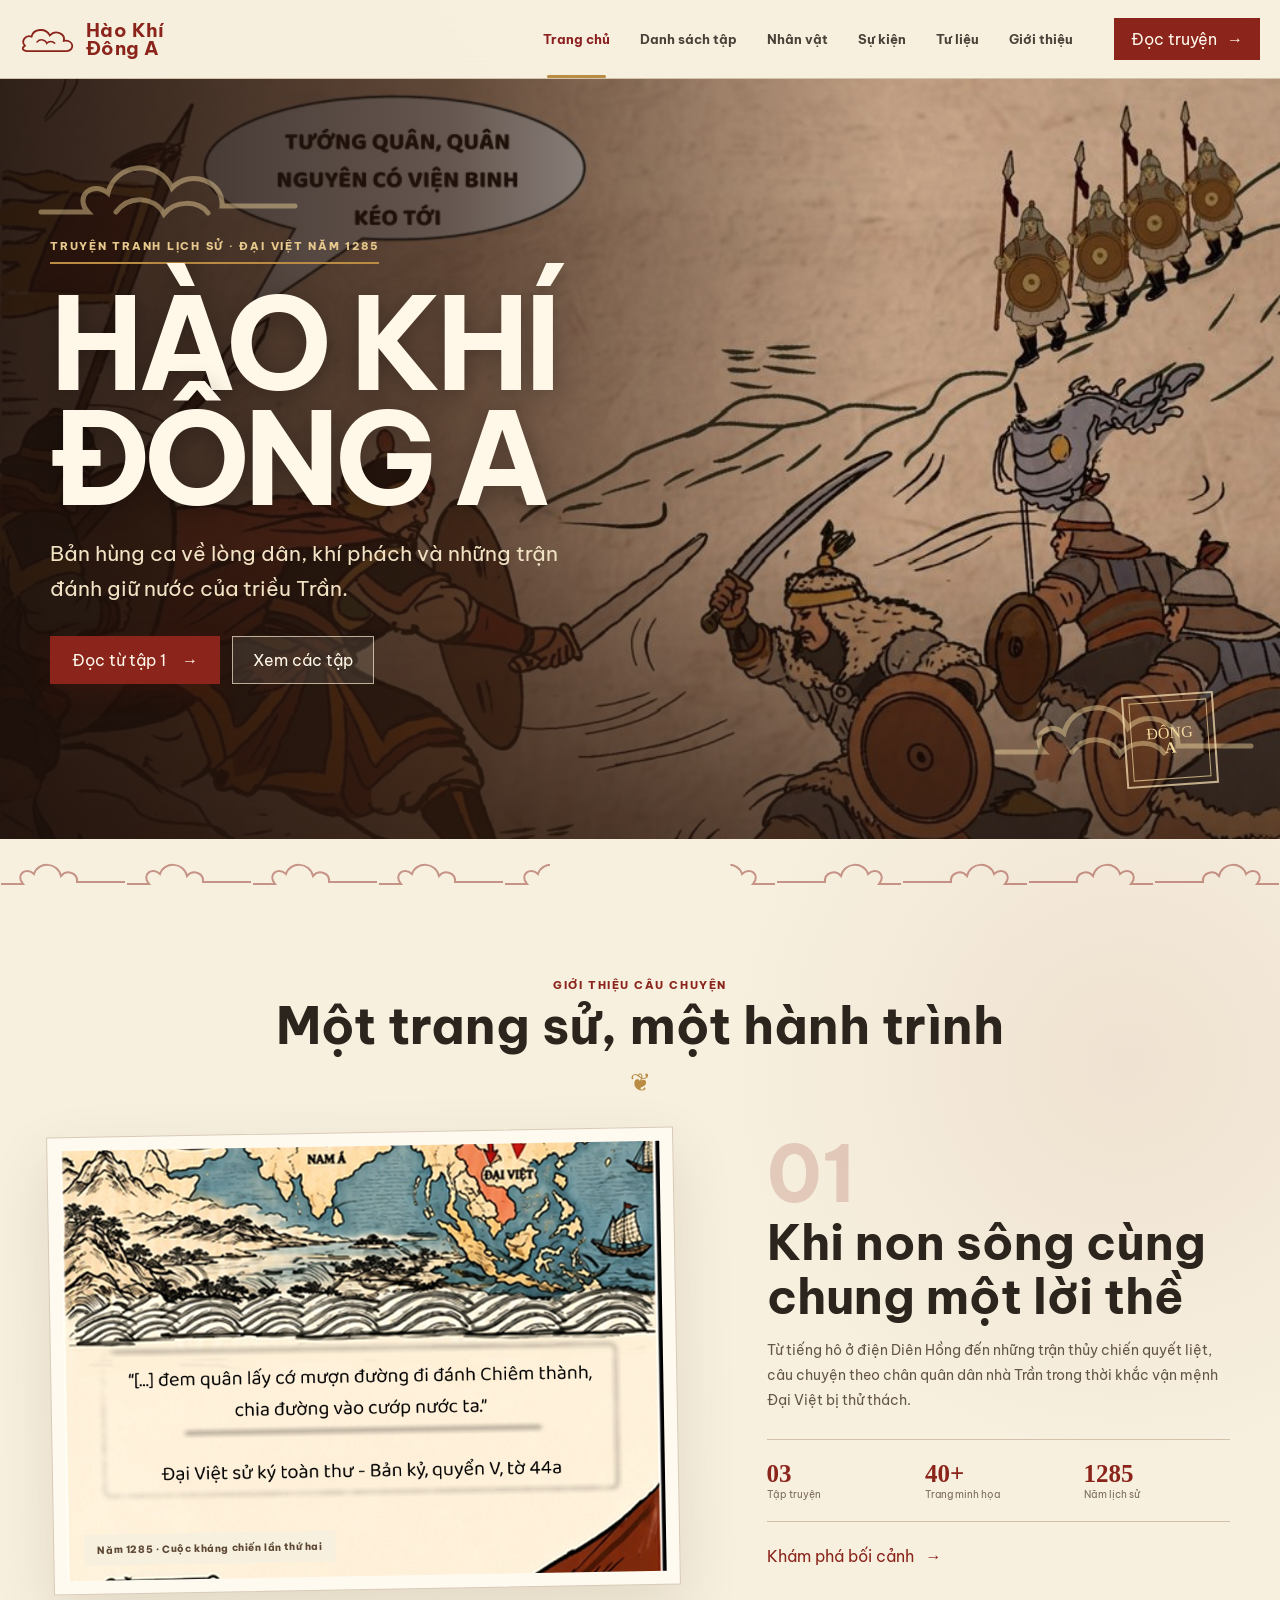
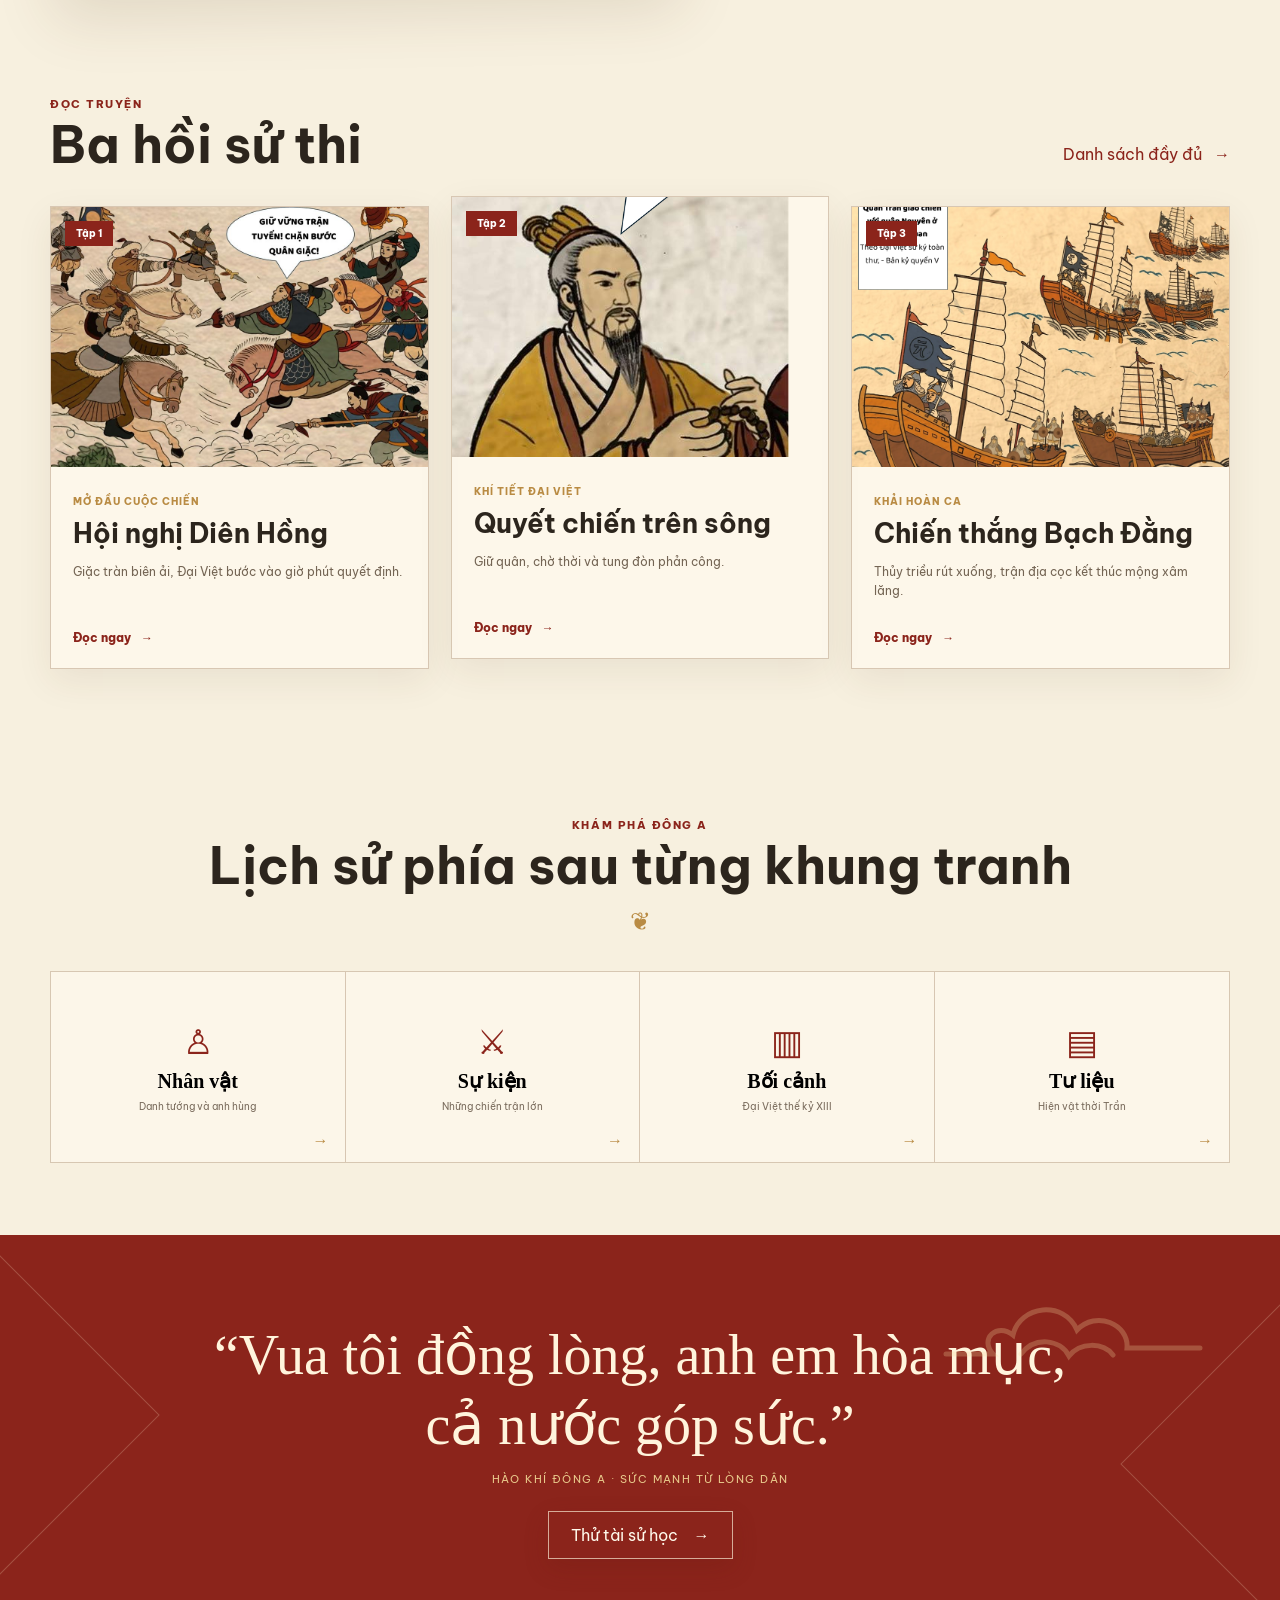
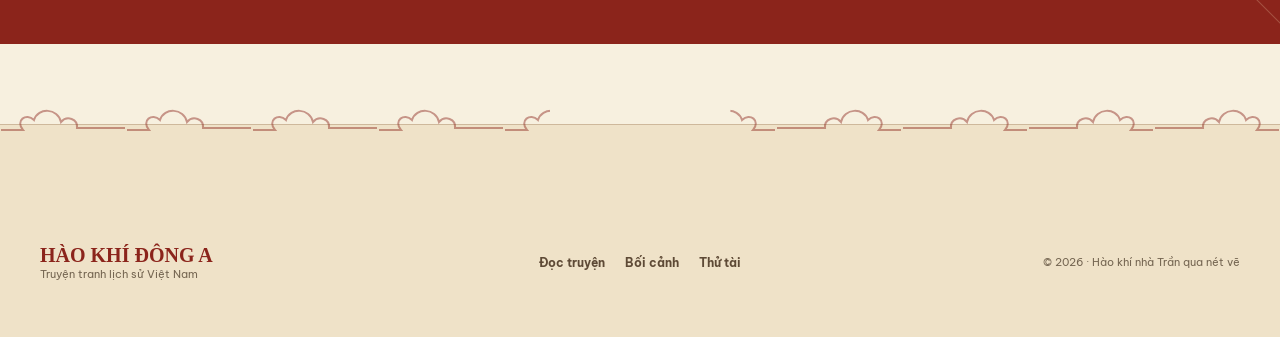
==== commit 4c10fba0: "big fix" ====
--- a/index.html
+++ b/index.html
@@ -65,15 +65,15 @@
         </div>
         <div class="episode-grid">
           <article class="episode-card">
-            <div class="episode-card__image"><img src="images/tap-1/comic_page_tranquoctoan_17.jpg" alt="Bóng quân Nguyên trước thành"><span>Tập 1</span></div>
-            <div class="episode-card__body"><small>Mở đầu cuộc chiến</small><h3>Bóng quân Nguyên</h3><p>Giặc tràn biên ải, Đại Việt bước vào giờ phút quyết định.</p><a href="HaoKhiDongA_Trang_02_page-reader.html?chap=chap-1">Đọc ngay <span>→</span></a></div>
+            <div class="episode-card__image"><img src="images/tap-1/comic_page_tranquoctoan_15.jpg" alt="Quân dân Đại Việt giữ vững trận tuyến"><span>Tập 1</span></div>
+            <div class="episode-card__body"><small>Mở đầu cuộc chiến</small><h3>Hội nghị Diên Hồng</h3><p>Giặc tràn biên ải, Đại Việt bước vào giờ phút quyết định.</p><a href="HaoKhiDongA_Trang_02_page-reader.html?chap=chap-1">Đọc ngay <span>→</span></a></div>
           </article>
           <article class="episode-card episode-card--featured">
-            <div class="episode-card__image"><img src="images/tap-2/12.jpg" alt="Quân Trần phản công"><span>Tập 2</span></div>
+            <div class="episode-card__image"><img src="images/tap-2/12.png" alt="Quân Trần phản công"><span>Tập 2</span></div>
             <div class="episode-card__body"><small>Khí tiết Đại Việt</small><h3>Quyết chiến trên sông</h3><p>Giữ quân, chờ thời và tung đòn phản công.</p><a href="HaoKhiDongA_Trang_02_page-reader.html?chap=chap-2">Đọc ngay <span>→</span></a></div>
           </article>
           <article class="episode-card">
-            <div class="episode-card__image"><img src="images/tap-3/01.jpg" alt="Thủy quân trên sông Bạch Đằng"><span>Tập 3</span></div>
+            <div class="episode-card__image"><img src="images/tap-3/01.png" alt="Thủy quân trên sông Bạch Đằng"><span>Tập 3</span></div>
             <div class="episode-card__body"><small>Khải hoàn ca</small><h3>Chiến thắng Bạch Đằng</h3><p>Thủy triều rút xuống, trận địa cọc kết thúc mộng xâm lăng.</p><a href="HaoKhiDongA_Trang_02_page-reader.html?chap=chap-3">Đọc ngay <span>→</span></a></div>
           </article>
         </div>
--- a/css/style.css
+++ b/css/style.css
@@ -1,4 +1,6 @@
-/* ==========================================================================
+@charset "UTF-8";
+
+/* ========================================================================== 
    HÀO KHÍ ĐÔNG A - CSS DÙNG CHUNG (SHARED STYLESHEET)
    Dự án giáo dục lịch sử văn hóa Việt Nam thời Trần qua truyện tranh & hiện vật
    ========================================================================== */
@@ -954,7 +956,7 @@
 }
 
 .webtoon-strip-section + .webtoon-strip-section {
-  margin-top: 300px !important;
+  margin-top: 100px !important;
 }
 
 .webtoon-dark-mode .webtoon-chapter-strip,
@@ -1081,8 +1083,6 @@
   background-color: rgba(212, 163, 89, 0.15) !important;
   border-left-color: #D4A359 !important;
 }
-
-@charset "UTF-8";
 
 /* ========================================================================== 
    SITE V2 · HISTORICAL COMIC EXPERIENCE
@@ -1353,7 +1353,7 @@
 .story-feature p { color: #6c5d4e; line-height: 1.75; }
 
 .episodes-hero { position: relative; min-height: 310px; display: flex; flex-direction: column; align-items: center; justify-content: center; overflow: hidden; background: #efe1c6; text-align: center; }
-.episodes-hero::before { content: ''; position: absolute; inset: 0; opacity: .1; background: center/cover url('../images/tap-3/01.jpg'); }
+.episodes-hero::before { content: ''; position: absolute; inset: 0; opacity: .1; background: center/cover url('../images/tap-3/01.png'); }
 .episodes-hero > span { z-index: 1; color: var(--vermillion); font-size: 11px; font-weight: 800; letter-spacing: .15em; text-transform: uppercase; }
 .episodes-hero h1 { z-index: 1; margin: 8px 0; font-family: Georgia, serif; font-size: clamp(48px, 7vw, 88px); }
 .episodes-hero p { z-index: 1; margin: 0; color: #6c5d4e; }
@@ -1503,6 +1503,13 @@
   .explore-grid button:nth-child(-n+2) { border-bottom: 1px solid var(--line); }
   .episode-row { grid-template-columns: 54px 190px 1fr 32px; gap: 16px; }
   .episode-row img { width: 190px; }
+  .chapter-showcase,
+  .chapter-showcase--reverse { grid-template-columns: 1fr; }
+  .chapter-showcase__visual,
+  .chapter-showcase__cover { min-height: 520px; }
+  .chapter-showcase--reverse .chapter-showcase__visual,
+  .chapter-showcase--reverse .chapter-showcase__copy { order: initial; }
+  .chapter-showcase__copy { min-height: 420px; }
 }
 
 @media (max-width: 680px) {
@@ -1529,5 +1536,45 @@
   .story-intro__grid { grid-template-columns: 1fr; }.story-feature img { height: 300px; }.story-feature h2 { font-size: 34px; }
   .episodes-hero { min-height: 250px; }.episodes-list { padding-top: 28px; }
   .episode-row { grid-template-columns: 1fr 34px; padding: 12px; }.episode-row__number { position: absolute; top: 18px; right: 18px; z-index: 1; color: rgba(255,255,255,.7); text-shadow: 0 1px 4px #000; }.episode-row img { grid-column: 1 / -1; width: 100%; height: 190px; }.episode-row > div:nth-of-type(2) { grid-column: 1; }.episode-row > b { grid-column: 2; grid-row: 2; }
-}
-
+  .episodes-page-v2 .episodes-hero { min-height: 520px; padding: 70px 24px 105px; justify-content: flex-end; }
+  .episodes-page-v2 .episodes-hero::before { background-image: linear-gradient(0deg, rgba(42,18,13,.97) 5%, rgba(42,18,13,.5) 68%, rgba(42,18,13,.1)), url('../images/tap-2/01.jpg'); background-position: 57% center; }
+  .episodes-page-v2 .episodes-hero h1 { font-size: 62px; line-height: .96; }
+  .episodes-page-v2 .episodes-hero p { max-width: 330px; font-size: 13px; }
+  .episodes-hero__count { right: 22px; bottom: 26px; width: 72px; height: 72px; }
+  .episodes-hero__count b { font-size: 28px; }.episodes-hero__count small { display: none; }
+  .chapter-library { gap: 42px; padding-top: 38px; }
+  .chapter-showcase__visual,
+  .chapter-showcase__cover { min-height: 390px; }
+  .chapter-showcase__copy { min-height: 0; padding: 38px 26px 42px; }
+  .chapter-showcase__number { top: 20px; right: 22px; font-size: 76px; }
+  .chapter-showcase__copy h2 { font-size: 43px; line-height: 1.03; }
+  .chapter-showcase__previews { right: 16px; bottom: 16px; left: 16px; gap: 7px; }
+  .chapter-showcase__previews img { width: 78px; height: 58px; border-width: 2px; }
+  .chapter-showcase__stamp,
+  .chapter-showcase--reverse .chapter-showcase__stamp { top: 18px; right: auto; left: 18px; }
+  .chapter-showcase--reverse .chapter-showcase__previews { right: 16px; left: 16px; }
+}
+
+/* Font tiếng Việt: tránh lỗi dấu và chồng dấu ở các tiêu đề lớn. */
+.site-v2,
+.site-v2 button,
+.site-v2 input,
+.site-v2 textarea,
+.site-v2 select { font-family: 'Be Vietnam Pro', 'Segoe UI', Arial, sans-serif; }
+.site-v2 h1,
+.site-v2 h2,
+.site-v2 h3,
+.site-v2 h4,
+.site-brand b,
+.site-brand strong,
+.chapter-number,
+.chapter-showcase__number,
+.episodes-hero__count b {
+  font-family: 'Be Vietnam Pro', 'Segoe UI', Arial, sans-serif;
+  font-synthesis: none;
+}
+.home-hero h1 { line-height: .9; letter-spacing: -.045em; }
+@media (max-width: 680px) {
+  .home-hero h1 { font-size: 60px; line-height: .98; letter-spacing: -.035em; }
+}
+
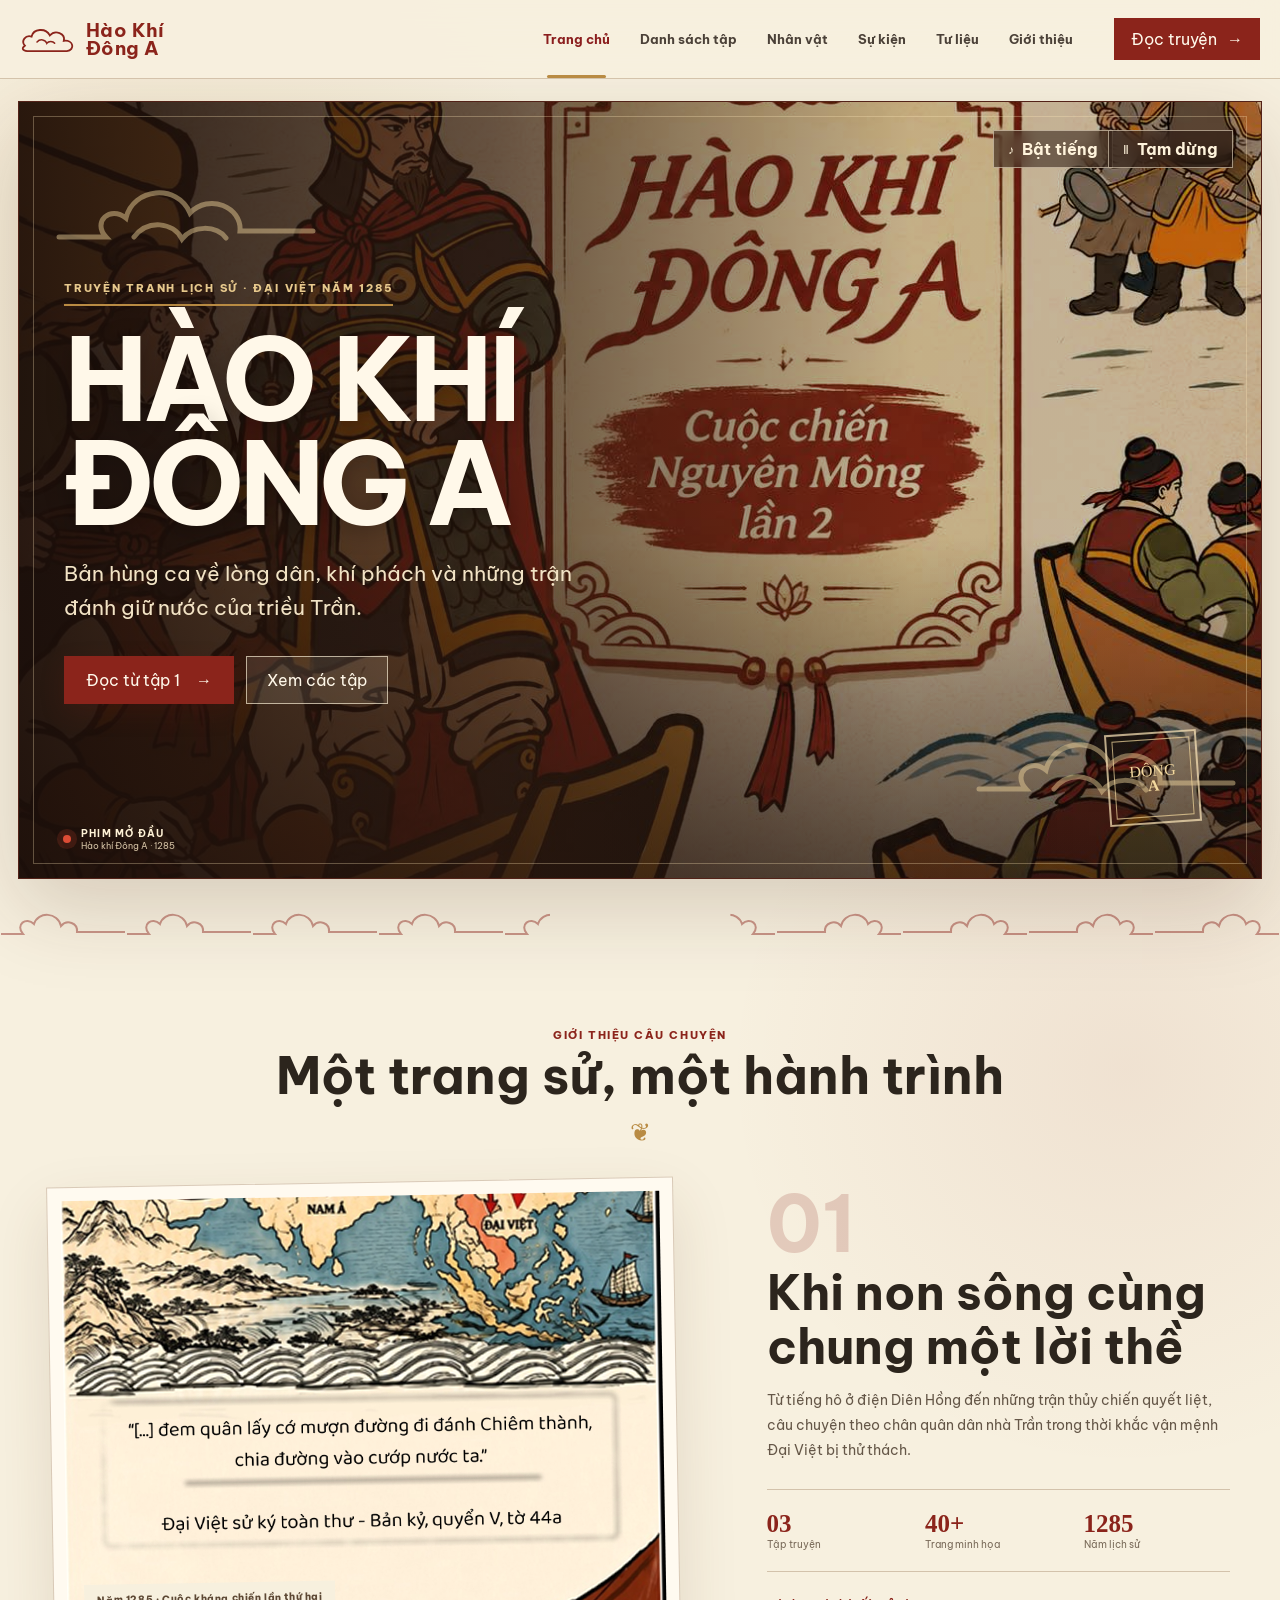
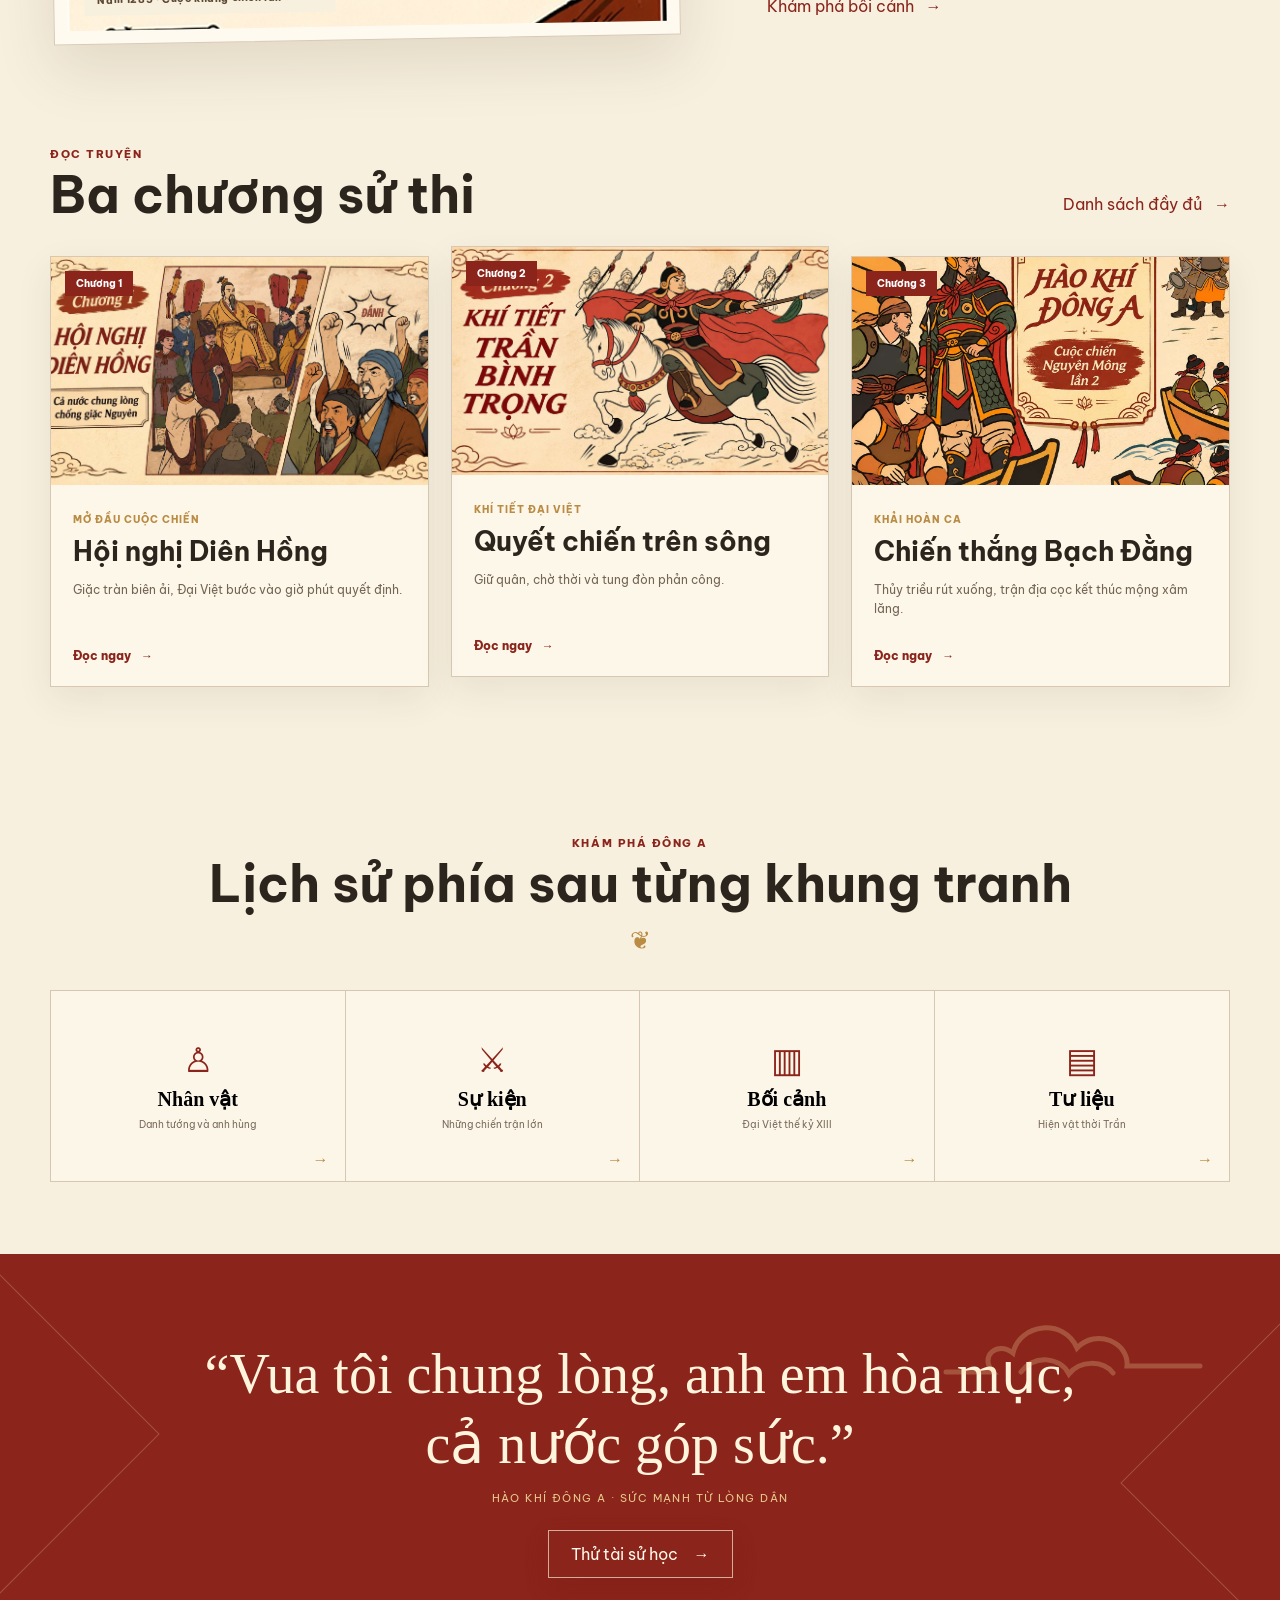
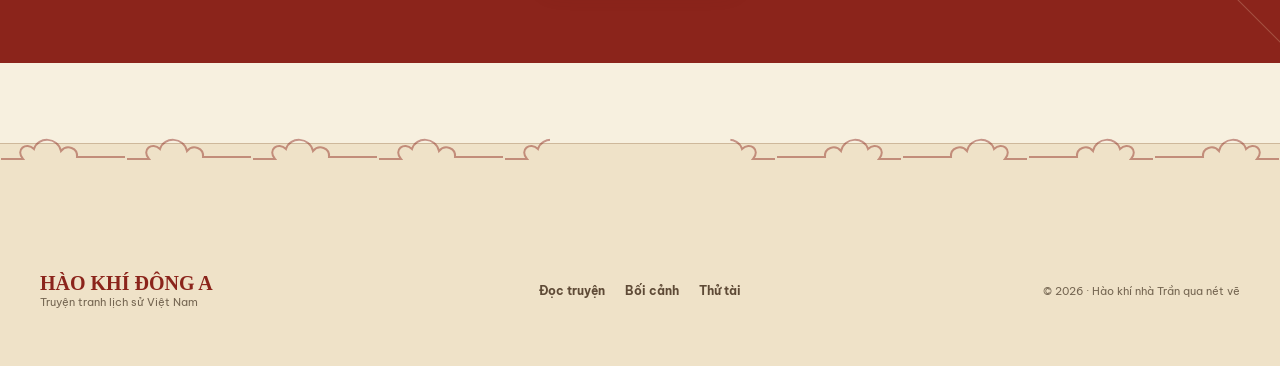
==== commit e352aa8a: "refactor" ====
--- a/index.html
+++ b/index.html
@@ -15,8 +15,11 @@
   <div class="min-h-screen flex flex-col">
     <header></header>
     <main class="home-main">
-      <section class="home-hero" aria-labelledby="home-title">
-        <img class="home-hero__art" src="images/tap-2/01.jpg" alt="Quân dân Đại Việt trong cuộc kháng chiến chống quân Nguyên">
+      <section class="home-hero home-hero--video" aria-labelledby="home-title">
+        <video id="home-hero-video" class="home-hero__art home-hero__video" autoplay muted loop playsinline preload="metadata" poster="images/bia3.jpg">
+          <source src="images/clip.mp4" type="video/mp4">
+          Trình duyệt của bạn chưa hỗ trợ phát video.
+        </video>
         <div class="home-hero__veil"></div>
         <div class="history-cloud history-cloud--one" aria-hidden="true"></div>
         <div class="history-cloud history-cloud--two" aria-hidden="true"></div>
@@ -30,6 +33,9 @@
           </div>
         </div>
         <div class="home-hero__seal" aria-hidden="true"><span>ĐÔNG</span><b>A</b></div>
+        <div class="home-hero__media-note"><span></span><div><b>Phim mở đầu</b><small>Hào khí Đông A · 1285</small></div></div>
+        <button id="home-audio-toggle" class="home-video-toggle home-audio-toggle" type="button" onclick="window.toggleHomeAudio(this)" aria-label="Bật tiếng phim mở đầu"><span>♪</span><b>Bật tiếng</b></button>
+        <button id="home-video-toggle" class="home-video-toggle" type="button" onclick="window.toggleHomeVideo(this)" aria-label="Tạm dừng phim mở đầu"><span>Ⅱ</span><b>Tạm dừng</b></button>
       </section>
 
       <div class="cloud-divider" aria-hidden="true"></div>
@@ -60,20 +66,20 @@
 
       <section class="home-episodes site-section" id="episodes">
         <div class="section-heading section-heading--split">
-          <div><span>Đọc truyện</span><h2>Ba hồi sử thi</h2></div>
+          <div><span>Đọc truyện</span><h2>Ba chương sử thi</h2></div>
           <button class="text-link" onclick="window.navigateTo('danh-sach-tap')">Danh sách đầy đủ <span>→</span></button>
         </div>
         <div class="episode-grid">
           <article class="episode-card">
-            <div class="episode-card__image"><img src="images/tap-1/comic_page_tranquoctoan_15.jpg" alt="Quân dân Đại Việt giữ vững trận tuyến"><span>Tập 1</span></div>
+            <div class="episode-card__image"><img src="images/bia1.jpg" alt="Bìa chương 1: Hội nghị Diên Hồng"><span>Chương 1</span></div>
             <div class="episode-card__body"><small>Mở đầu cuộc chiến</small><h3>Hội nghị Diên Hồng</h3><p>Giặc tràn biên ải, Đại Việt bước vào giờ phút quyết định.</p><a href="HaoKhiDongA_Trang_02_page-reader.html?chap=chap-1">Đọc ngay <span>→</span></a></div>
           </article>
           <article class="episode-card episode-card--featured">
-            <div class="episode-card__image"><img src="images/tap-2/12.png" alt="Quân Trần phản công"><span>Tập 2</span></div>
+            <div class="episode-card__image"><img src="images/bia2.jpg" alt="Bìa chương 2: Khí tiết Trần Bình Trọng"><span>Chương 2</span></div>
             <div class="episode-card__body"><small>Khí tiết Đại Việt</small><h3>Quyết chiến trên sông</h3><p>Giữ quân, chờ thời và tung đòn phản công.</p><a href="HaoKhiDongA_Trang_02_page-reader.html?chap=chap-2">Đọc ngay <span>→</span></a></div>
           </article>
           <article class="episode-card">
-            <div class="episode-card__image"><img src="images/tap-3/01.png" alt="Thủy quân trên sông Bạch Đằng"><span>Tập 3</span></div>
+            <div class="episode-card__image"><img src="images/bia3.jpg" alt="Bìa chương 3: Cuộc chiến Nguyên Mông lần hai"><span>Chương 3</span></div>
             <div class="episode-card__body"><small>Khải hoàn ca</small><h3>Chiến thắng Bạch Đằng</h3><p>Thủy triều rút xuống, trận địa cọc kết thúc mộng xâm lăng.</p><a href="HaoKhiDongA_Trang_02_page-reader.html?chap=chap-3">Đọc ngay <span>→</span></a></div>
           </article>
         </div>
@@ -91,7 +97,7 @@
 
       <section class="home-quote">
         <div class="history-cloud history-cloud--three" aria-hidden="true"></div>
-        <p>“Vua tôi đồng lòng, anh em hòa mục, cả nước góp sức.”</p>
+        <p>“Vua tôi chung lòng, anh em hòa mục, cả nước góp sức.”</p>
         <span>Hào khí Đông A · Sức mạnh từ lòng dân</span>
         <button class="ink-button" onclick="window.navigateTo('trac-nghiem')">Thử tài sử học <b>→</b></button>
       </section>
--- a/css/style.css
+++ b/css/style.css
@@ -1578,3 +1578,96 @@
   .home-hero h1 { font-size: 60px; line-height: .98; letter-spacing: -.035em; }
 }
 
+/* Trang chủ điện ảnh: clip là điểm nhìn chính, bám sát bố cục mẫu truyện tranh. */
+.home-v2 .home-main { padding-top: 22px; }
+.home-hero--video {
+  width: min(1400px, calc(100% - 36px));
+  min-height: min(780px, calc(100vh - 122px));
+  margin: 0 auto;
+  overflow: hidden;
+  border: 1px solid rgba(139,36,27,.34);
+  box-shadow: 0 28px 80px rgba(64,36,18,.18);
+}
+.home-hero--video::after {
+  content: '';
+  position: absolute;
+  z-index: 4;
+  inset: 14px;
+  border: 1px solid rgba(255,232,187,.3);
+  pointer-events: none;
+}
+.home-hero--video .home-hero__video {
+  object-position: center center;
+  filter: saturate(.9) contrast(1.05) brightness(.86);
+}
+.home-hero--video .home-hero__veil {
+  background: linear-gradient(90deg, rgba(28,15,10,.93) 0%, rgba(44,24,14,.67) 38%, rgba(31,17,11,.12) 72%), linear-gradient(0deg, rgba(25,13,9,.66), transparent 44%);
+}
+.home-hero--video .home-hero__content { width: min(1200px, calc(100% - 90px)); }
+.home-hero--video h1 { font-size: clamp(76px, 9vw, 132px); }
+.home-hero__media-note {
+  position: absolute;
+  z-index: 6;
+  left: 44px;
+  bottom: 27px;
+  display: flex;
+  align-items: center;
+  gap: 10px;
+  color: #fff3d7;
+}
+.home-hero__media-note > span { width: 8px; height: 8px; border-radius: 50%; background: #dc4c35; box-shadow: 0 0 0 6px rgba(220,76,53,.16); animation: sonPing 1.8s ease-out infinite; }
+.home-hero__media-note div { display: flex; flex-direction: column; }
+.home-hero__media-note b { font-size: 10px; letter-spacing: .12em; text-transform: uppercase; }
+.home-hero__media-note small { color: #d6c4a6; font-size: 9px; }
+.home-video-toggle {
+  position: absolute;
+  z-index: 7;
+  top: 28px;
+  right: 28px;
+  min-height: 38px;
+  padding: 0 14px;
+  display: inline-flex;
+  align-items: center;
+  gap: 8px;
+  border: 1px solid rgba(255,243,216,.55) !important;
+  background: rgba(38,20,13,.52);
+  color: #fff4dc;
+  font-size: 10px;
+  font-weight: 800;
+  cursor: pointer;
+  backdrop-filter: blur(8px);
+}
+.home-video-toggle:hover { background: rgba(139,36,27,.88); }
+.home-video-toggle span { font-size: 12px; }
+.home-audio-toggle { right: 148px; }
+.home-v2 .cloud-divider { margin-top: 10px; }
+.home-v2 .episode-card { overflow: hidden; }
+.home-v2 .episode-card__image { height: auto; aspect-ratio: 1.65 / 1; background: #eadcc0; }
+.home-v2 .episode-card__image img { object-position: center; transition: transform .45s ease; }
+.home-v2 .episode-card:hover .episode-card__image img { transform: scale(1.035); }
+
+@media (max-width: 980px) {
+  .home-hero--video { width: calc(100% - 24px); min-height: 700px; }
+  .home-hero--video .home-hero__content { width: calc(100% - 56px); }
+  .home-hero__media-note { left: 28px; }
+}
+
+@media (max-width: 680px) {
+  .home-v2 .home-main { padding-top: 0; }
+  .home-hero--video { width: 100%; min-height: 700px; margin: 0; border-inline: 0; }
+  .home-hero--video::after { inset: 10px; }
+  .home-hero--video .home-hero__video { object-position: 58% center; }
+  .home-hero--video .home-hero__veil { background: linear-gradient(0deg, rgba(28,15,10,.96) 0%, rgba(28,15,10,.68) 48%, rgba(28,15,10,.12) 90%); }
+  .home-hero--video .home-hero__content { width: calc(100% - 40px); margin-bottom: 36px; }
+  .home-hero--video h1 { font-size: 59px; }
+  .home-video-toggle { top: 16px; right: 16px; width: 39px; padding: 0; justify-content: center; }
+  .home-audio-toggle { right: 63px; }
+  .home-video-toggle b { display: none; }
+  .home-hero__media-note { display: none; }
+  .home-v2 .episode-card__image { aspect-ratio: 1.76 / 1; }
+}
+
+@media (prefers-reduced-motion: reduce) {
+  .home-hero__media-note > span { animation: none; }
+}
+
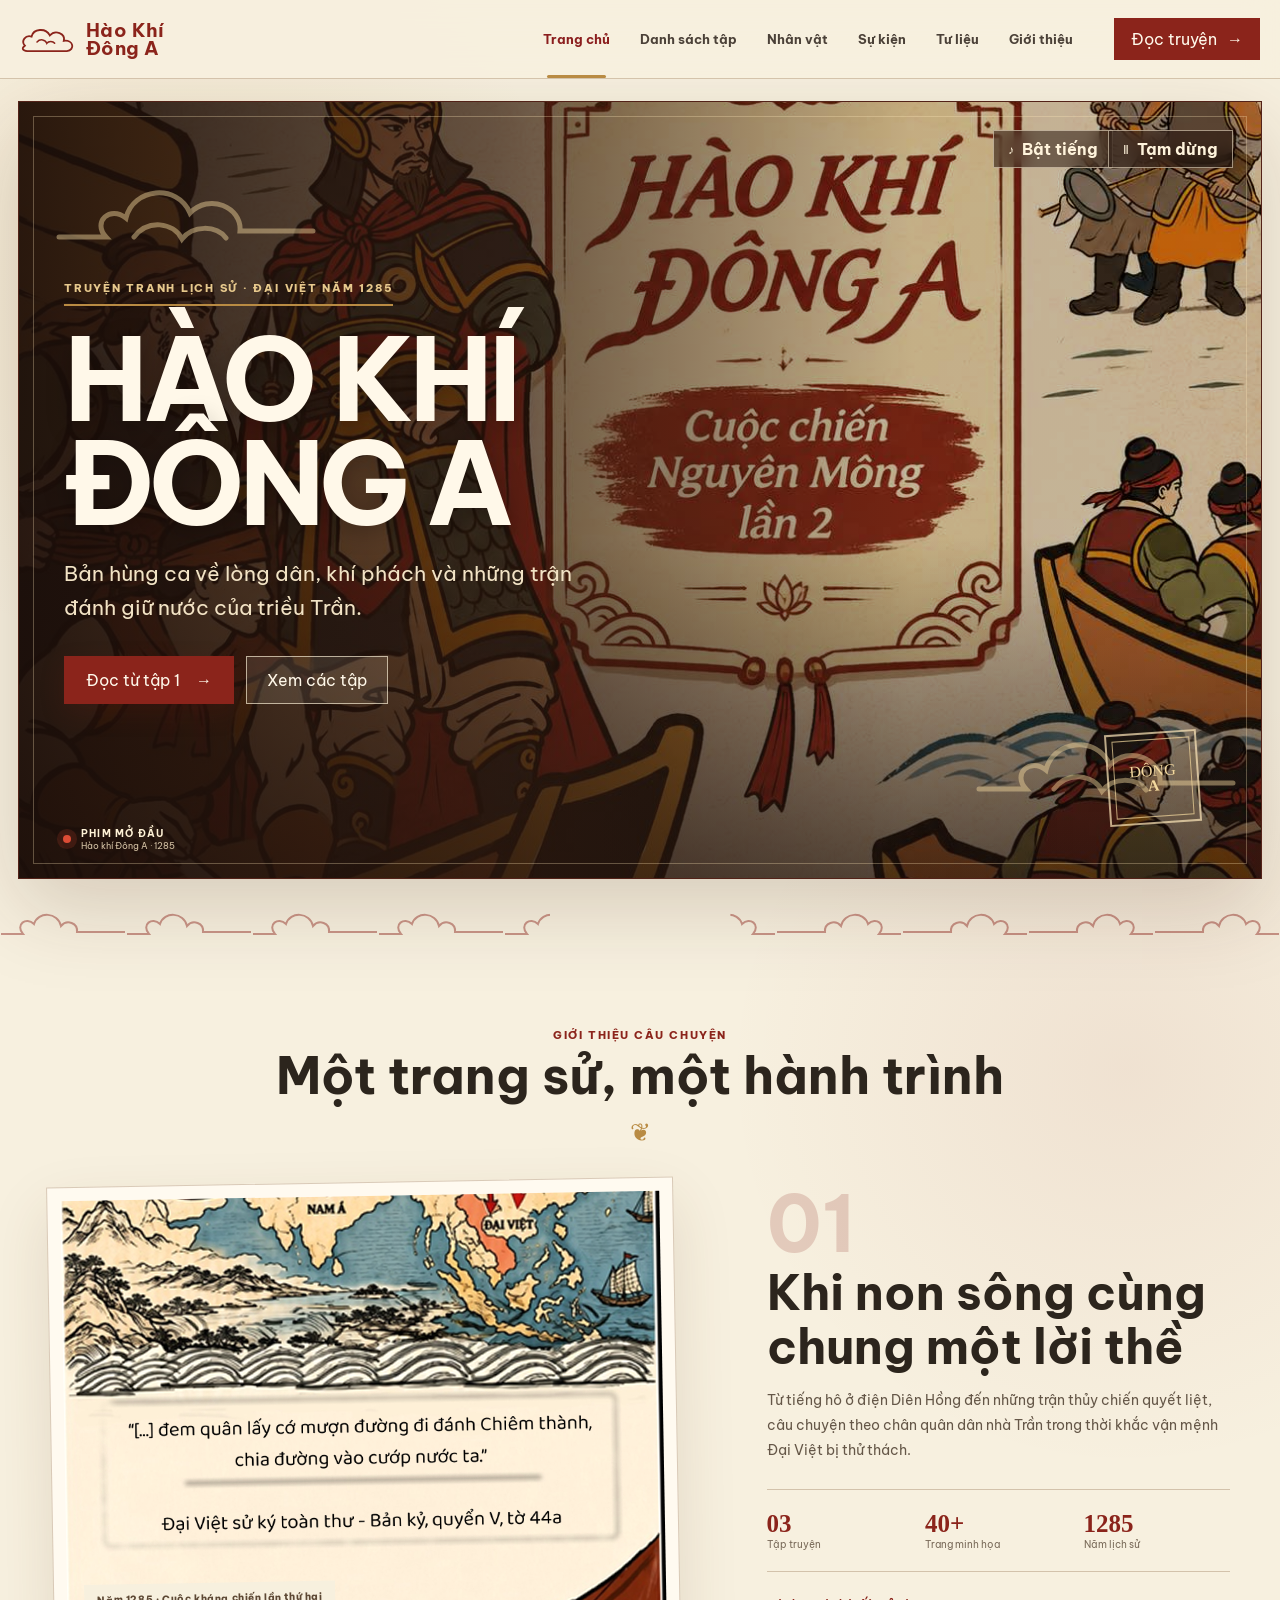
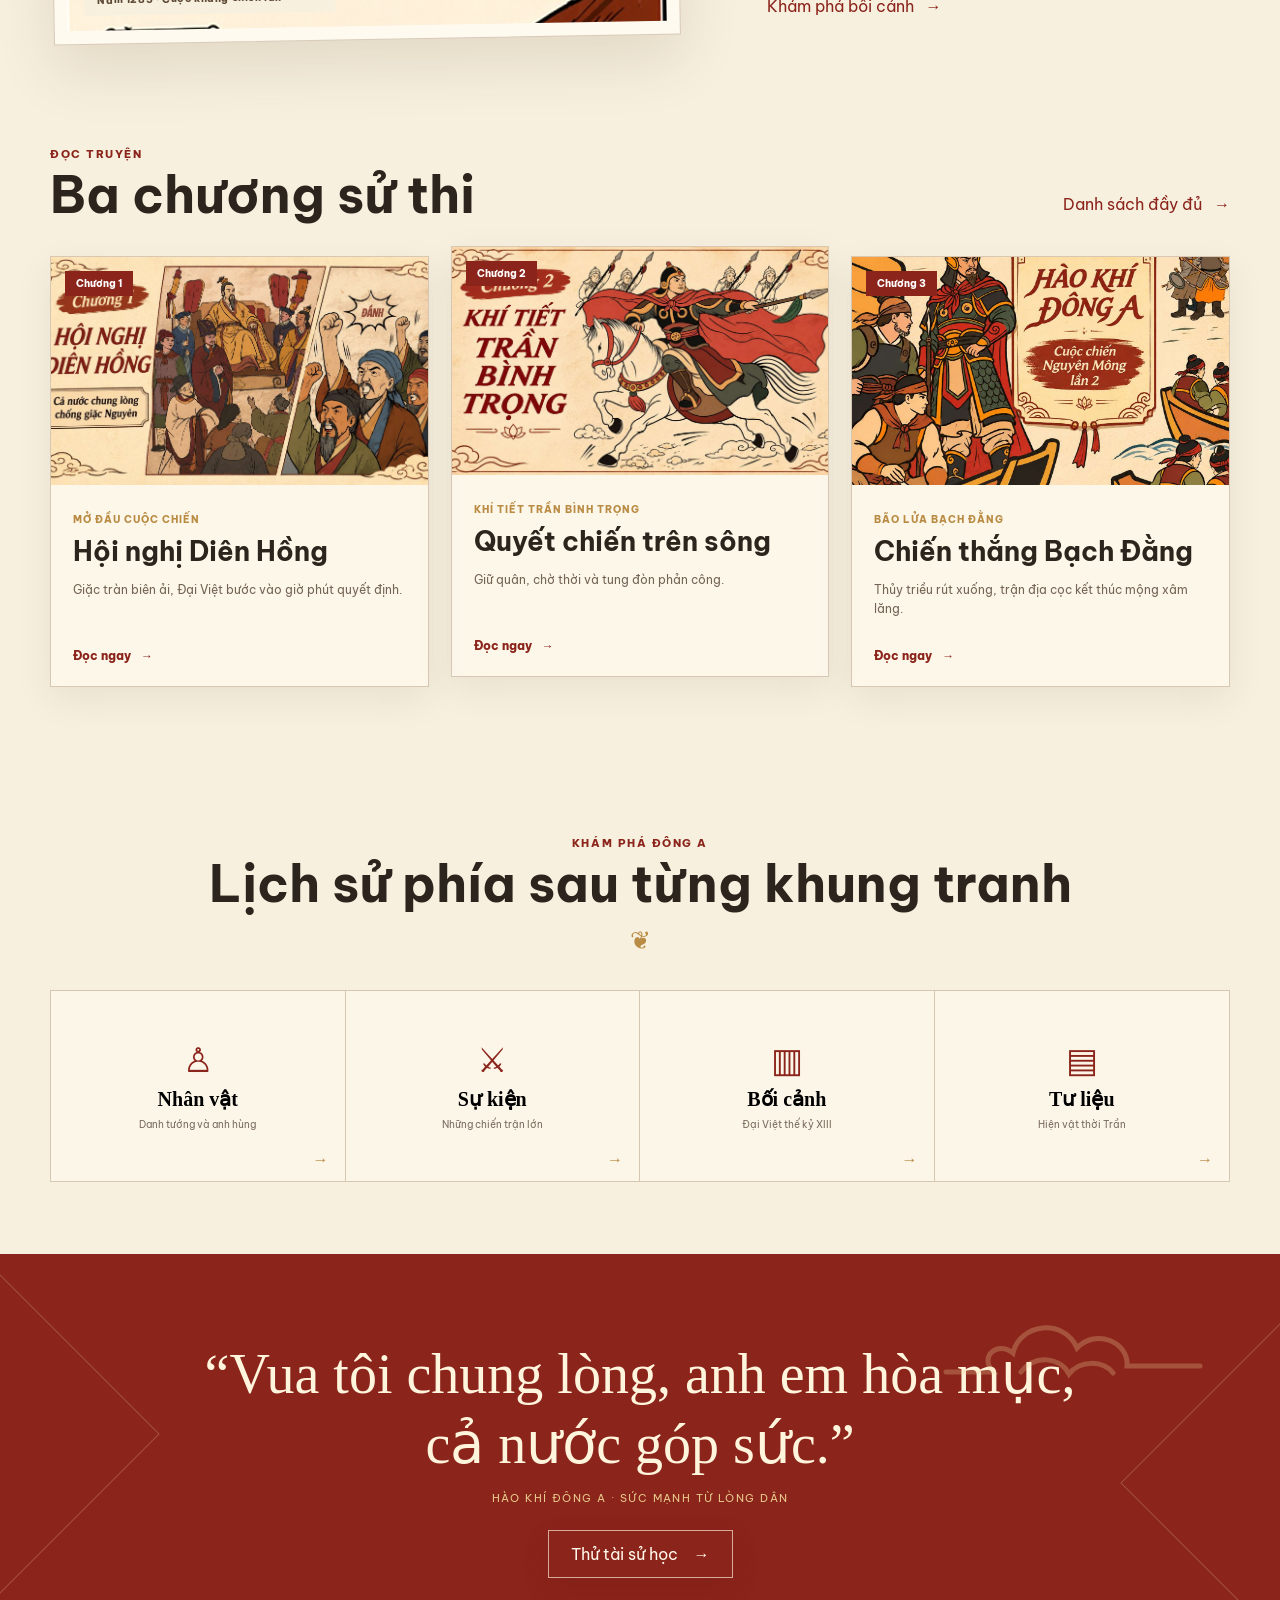
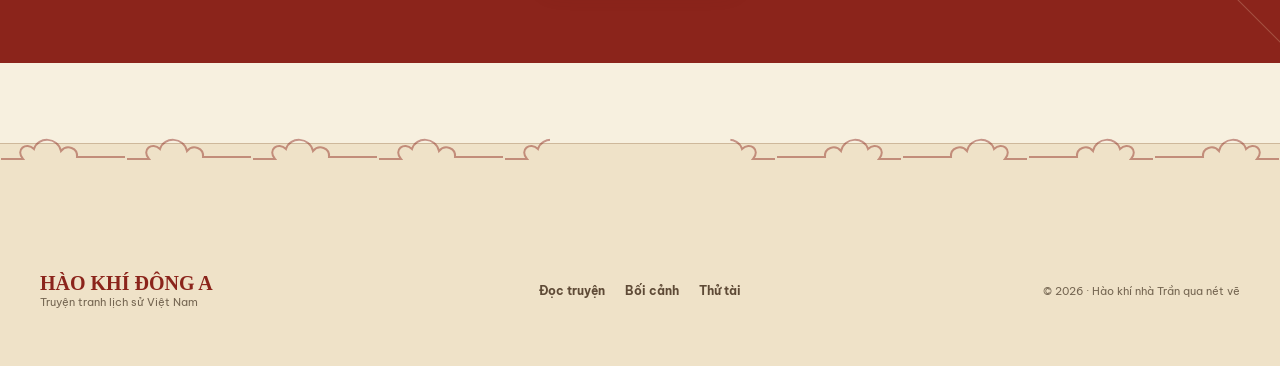
==== commit ecde0e0e: "ok" ====
--- a/index.html
+++ b/index.html
@@ -76,11 +76,11 @@
           </article>
           <article class="episode-card episode-card--featured">
             <div class="episode-card__image"><img src="images/bia2.jpg" alt="Bìa chương 2: Khí tiết Trần Bình Trọng"><span>Chương 2</span></div>
-            <div class="episode-card__body"><small>Khí tiết Đại Việt</small><h3>Quyết chiến trên sông</h3><p>Giữ quân, chờ thời và tung đòn phản công.</p><a href="HaoKhiDongA_Trang_02_page-reader.html?chap=chap-2">Đọc ngay <span>→</span></a></div>
+            <div class="episode-card__body"><small>Khí tiết Trần Bình Trọng</small><h3>Quyết chiến trên sông</h3><p>Giữ quân, chờ thời và tung đòn phản công.</p><a href="HaoKhiDongA_Trang_02_page-reader.html?chap=chap-2">Đọc ngay <span>→</span></a></div>
           </article>
           <article class="episode-card">
             <div class="episode-card__image"><img src="images/bia3.jpg" alt="Bìa chương 3: Cuộc chiến Nguyên Mông lần hai"><span>Chương 3</span></div>
-            <div class="episode-card__body"><small>Khải hoàn ca</small><h3>Chiến thắng Bạch Đằng</h3><p>Thủy triều rút xuống, trận địa cọc kết thúc mộng xâm lăng.</p><a href="HaoKhiDongA_Trang_02_page-reader.html?chap=chap-3">Đọc ngay <span>→</span></a></div>
+            <div class="episode-card__body"><small>Bão lửa Bạch Đằng</small><h3>Chiến thắng Bạch Đằng</h3><p>Thủy triều rút xuống, trận địa cọc kết thúc mộng xâm lăng.</p><a href="HaoKhiDongA_Trang_02_page-reader.html?chap=chap-3">Đọc ngay <span>→</span></a></div>
           </article>
         </div>
       </section>
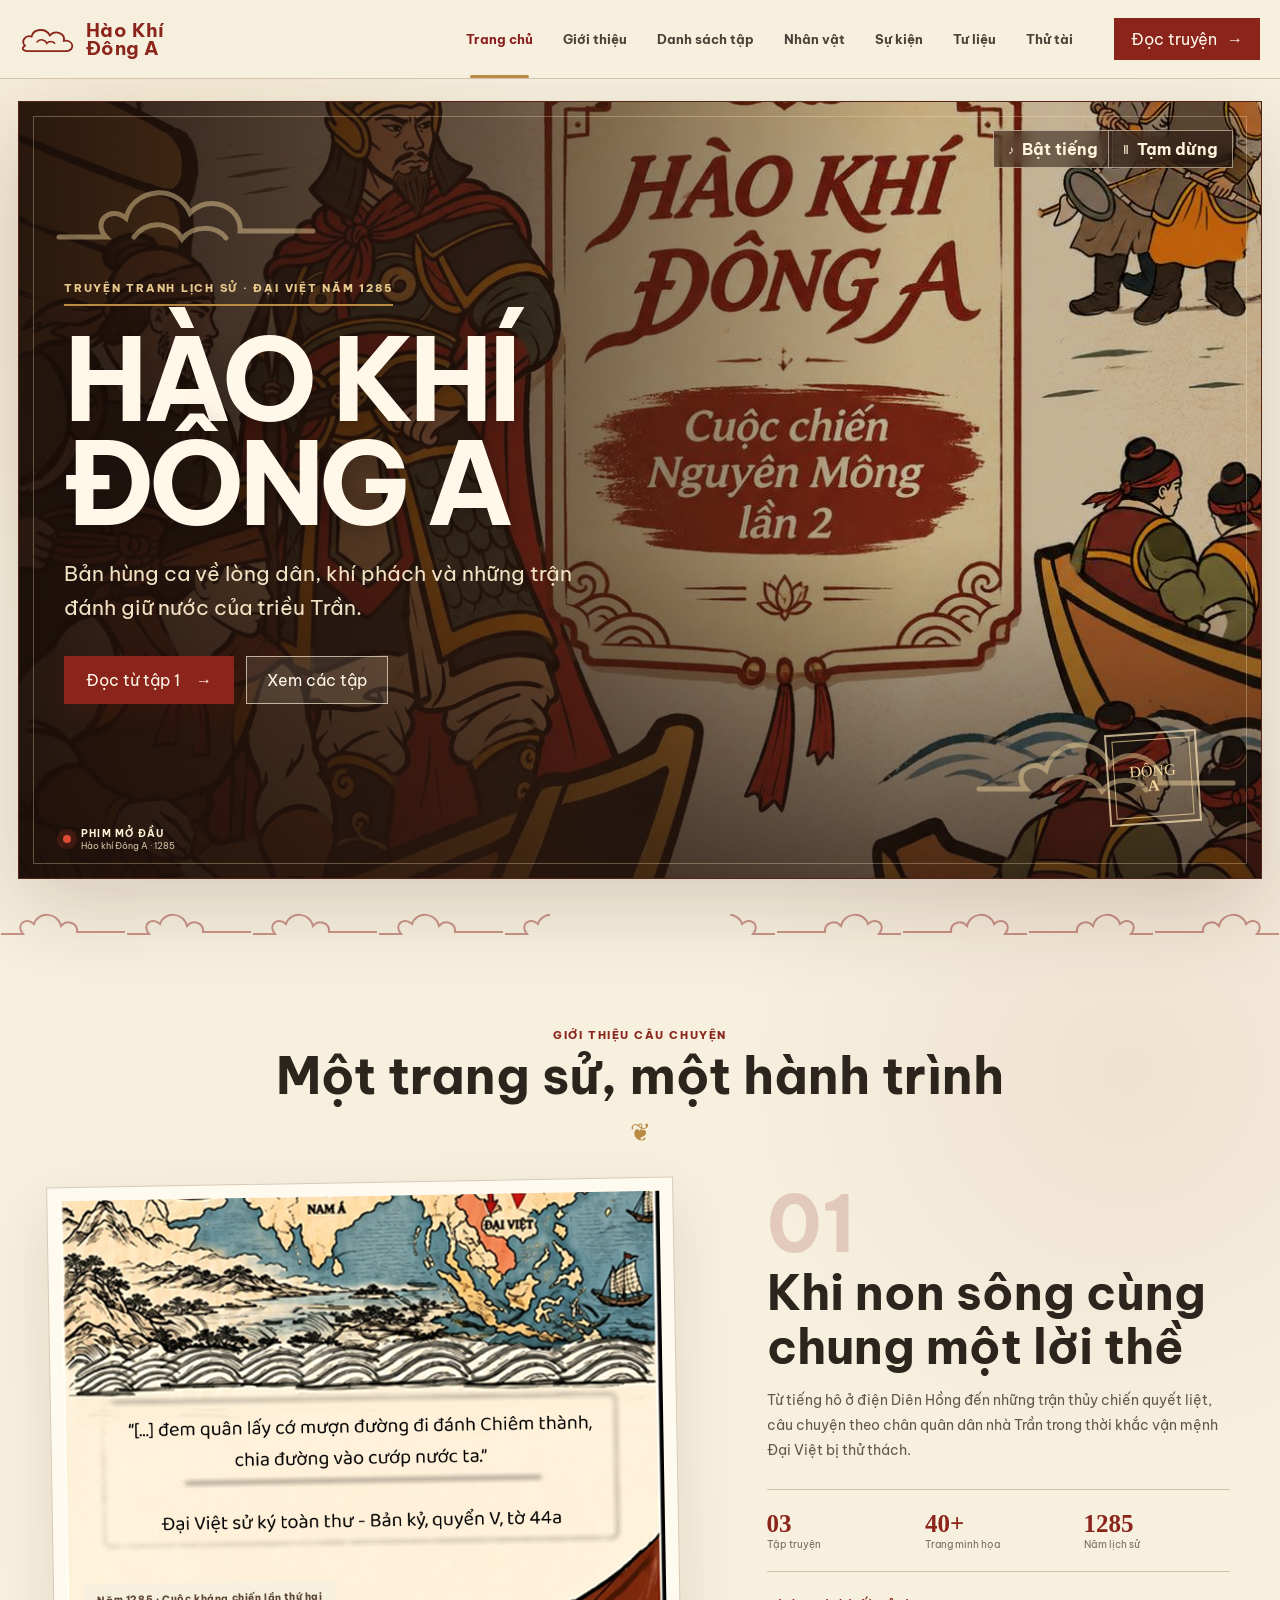
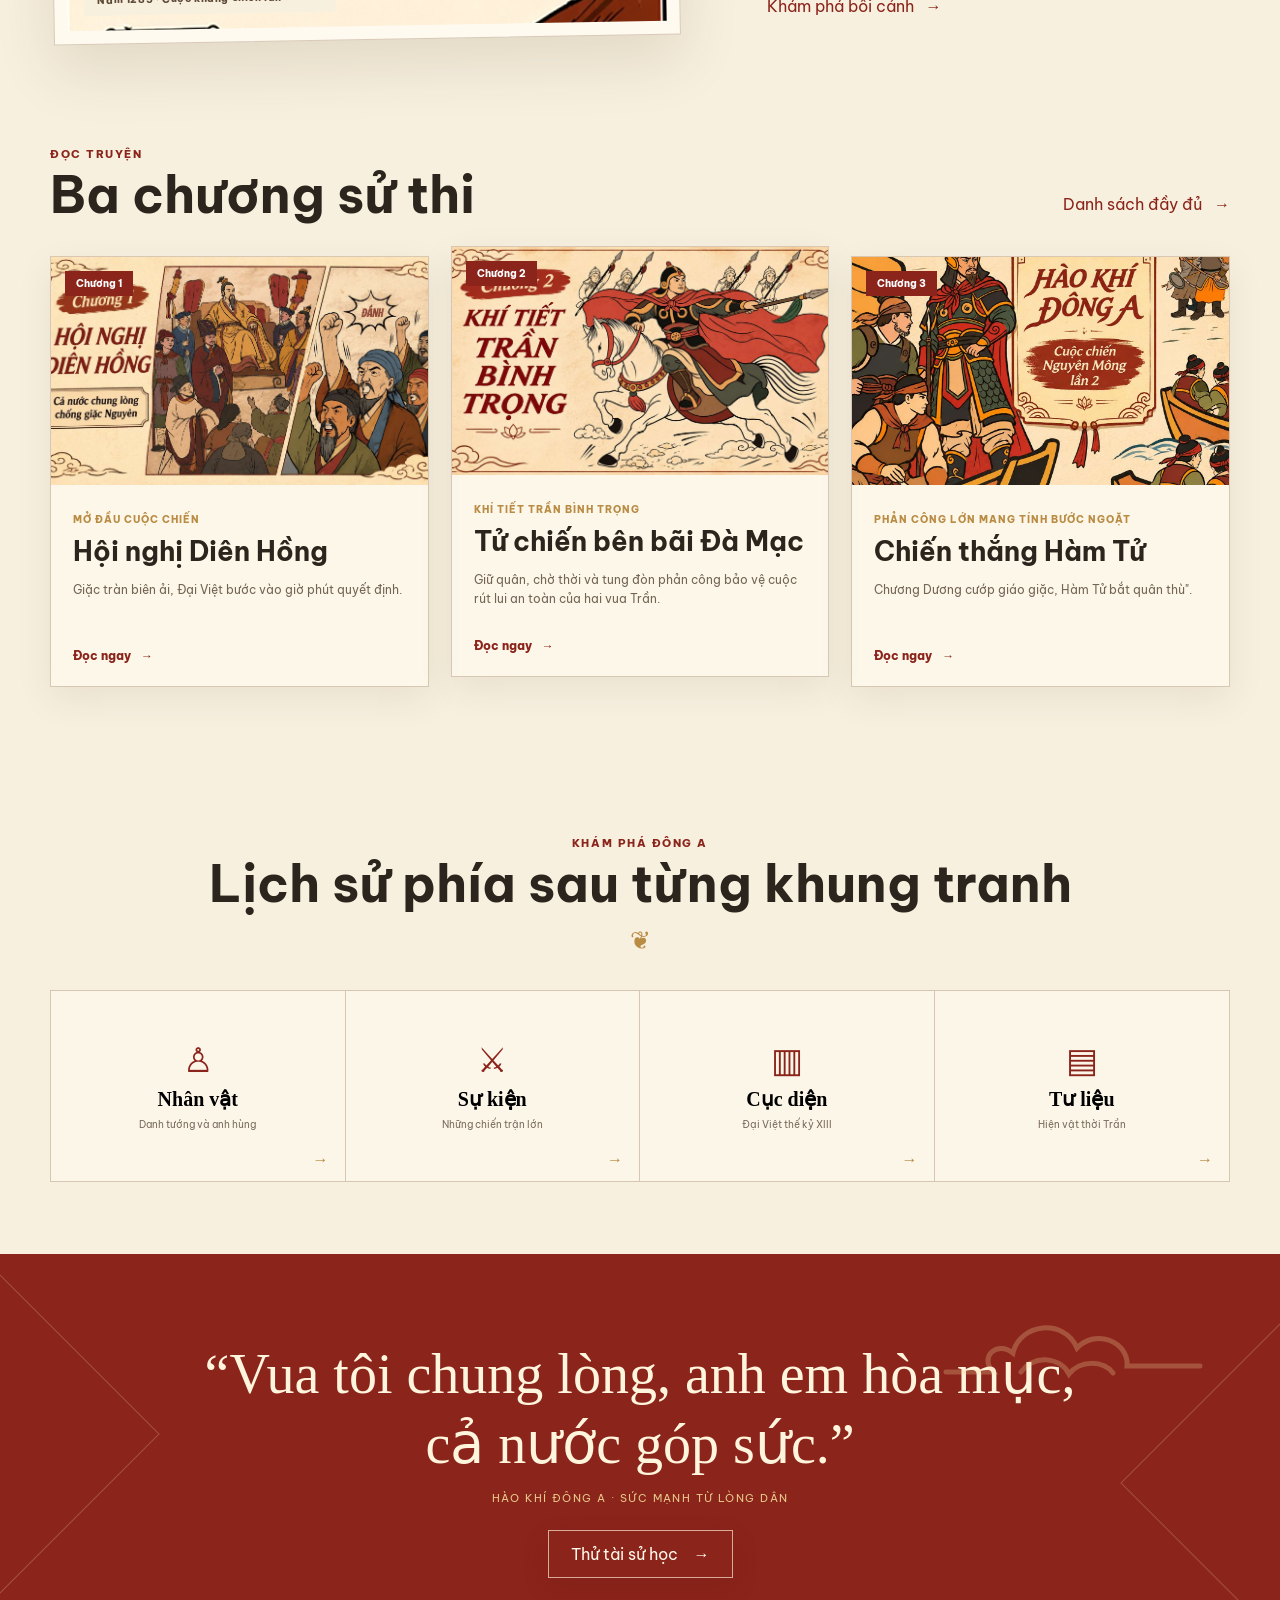
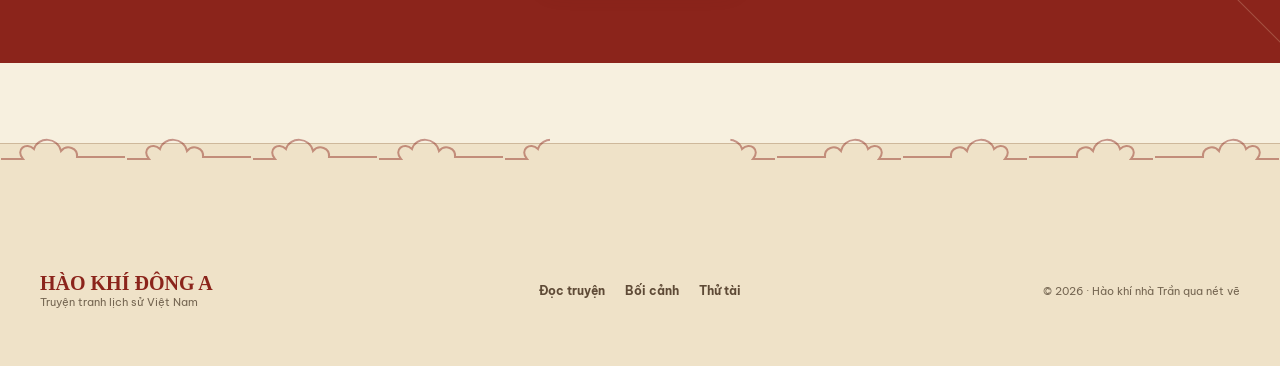
==== commit e64847d7: "Update index.html" ====
--- a/index.html
+++ b/index.html
@@ -76,11 +76,11 @@
           </article>
           <article class="episode-card episode-card--featured">
             <div class="episode-card__image"><img src="images/bia2.jpg" alt="Bìa chương 2: Khí tiết Trần Bình Trọng"><span>Chương 2</span></div>
-            <div class="episode-card__body"><small>Khí tiết Trần Bình Trọng</small><h3>Quyết chiến trên sông</h3><p>Giữ quân, chờ thời và tung đòn phản công.</p><a href="HaoKhiDongA_Trang_02_page-reader.html?chap=chap-2">Đọc ngay <span>→</span></a></div>
+            <div class="episode-card__body"><small>Khí tiết Trần Bình Trọng</small><h3>Tử chiến bên bãi Đà Mạc</h3><p>Giữ quân, chờ thời và tung đòn phản công bảo vệ cuộc rút lui an toàn của hai vua Trần. </p><a href="HaoKhiDongA_Trang_02_page-reader.html?chap=chap-2">Đọc ngay <span>→</span></a></div>
           </article>
           <article class="episode-card">
             <div class="episode-card__image"><img src="images/bia3.jpg" alt="Bìa chương 3: Cuộc chiến Nguyên Mông lần hai"><span>Chương 3</span></div>
-            <div class="episode-card__body"><small>Bão lửa Bạch Đằng</small><h3>Chiến thắng Bạch Đằng</h3><p>Thủy triều rút xuống, trận địa cọc kết thúc mộng xâm lăng.</p><a href="HaoKhiDongA_Trang_02_page-reader.html?chap=chap-3">Đọc ngay <span>→</span></a></div>
+            <div class="episode-card__body"><small> Phản công lớn mang tính bước ngoặt</small><h3>Chiến thắng Hàm Tử</h3><p>Chương Dương cướp giáo giặc, Hàm Tử bắt quân thù".</p><a href="HaoKhiDongA_Trang_02_page-reader.html?chap=chap-3">Đọc ngay <span>→</span></a></div>
           </article>
         </div>
       </section>
@@ -90,7 +90,7 @@
         <div class="explore-grid">
           <button onclick="window.navigateTo('nhan-vat')"><span class="explore-icon">♙</span><b>Nhân vật</b><small>Danh tướng và anh hùng</small><i>→</i></button>
           <button onclick="window.navigateTo('su-kien')"><span class="explore-icon">⚔</span><b>Sự kiện</b><small>Những chiến trận lớn</small><i>→</i></button>
-          <button onclick="window.navigateTo('boi-canh')"><span class="explore-icon">▥</span><b>Bối cảnh</b><small>Đại Việt thế kỷ XIII</small><i>→</i></button>
+          <button onclick="window.navigateTo('boi-canh')"><span class="explore-icon">▥</span><b>Cục diện</b><small>Đại Việt thế kỷ XIII</small><i>→</i></button>
           <button onclick="window.navigateTo('tu-lieu')"><span class="explore-icon">▤</span><b>Tư liệu</b><small>Hiện vật thời Trần</small><i>→</i></button>
         </div>
       </section>
